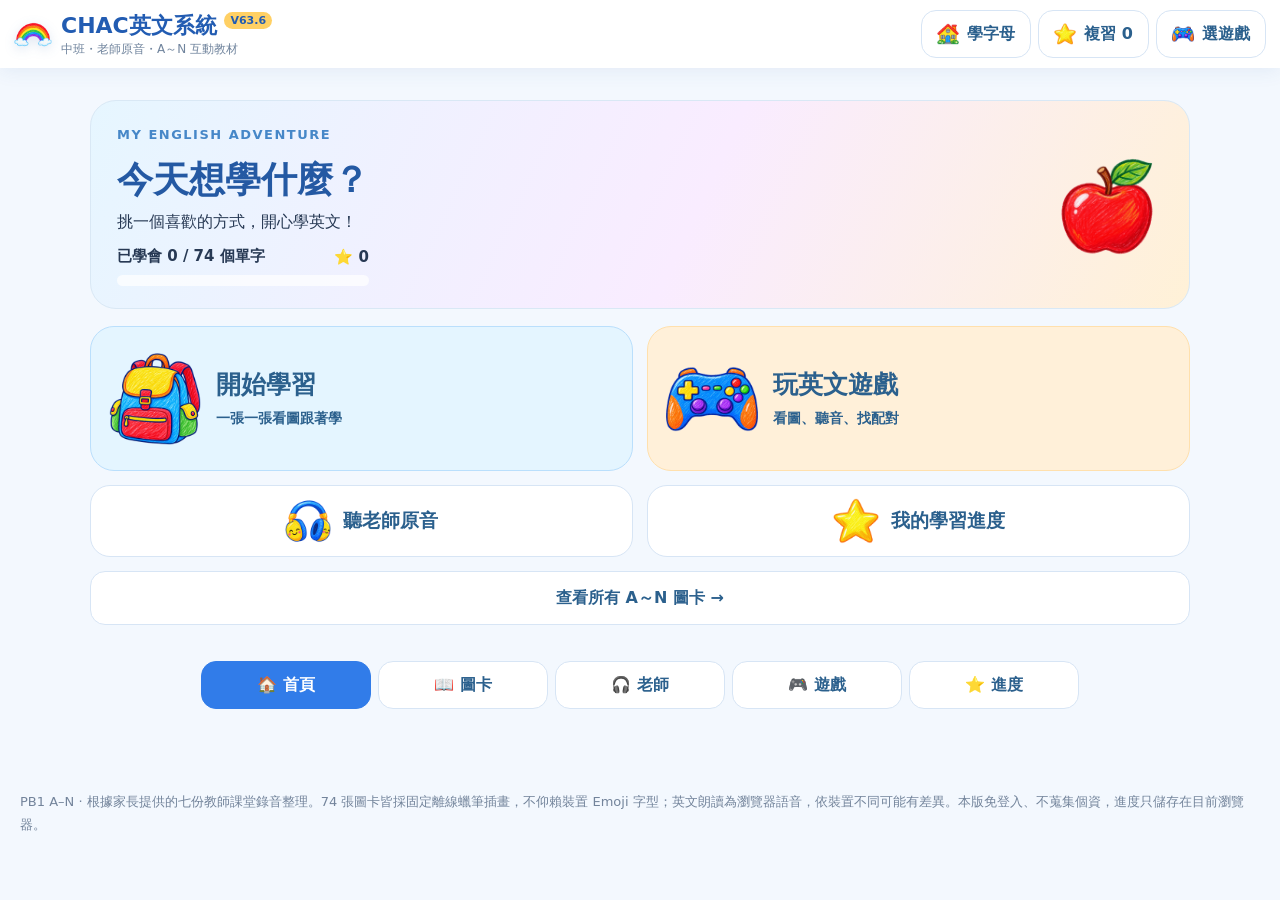
==== index.html @ 21d8c5e6 "Add files via upload" ====
<!DOCTYPE html>
<html lang="zh-Hant"><head><meta charset="utf-8"/><meta content="width=device-width,initial-scale=1,viewport-fit=cover" name="viewport"/><meta content="#3e85f1" name="theme-color"/><meta name="apple-mobile-web-app-capable" content="yes"/><meta name="apple-mobile-web-app-status-bar-style" content="default"/><meta name="apple-mobile-web-app-title" content="CHAC英文系統"/><meta name="application-name" content="CHAC英文系統"/><link rel="manifest" href="manifest.webmanifest"/><link rel="apple-touch-icon" sizes="180x180" href="assets/pwa/icon-180.png"/><link rel="icon" type="image/png" sizes="32x32" href="assets/pwa/icon-32.png"/><meta content="中班 PB1 A–N 老師原始錄音、單字圖片、雙語例句、字母發音與聽力小遊戲" name="description"/><title>CHAC英文系統｜A～N 英文學習</title><link href="style.css?v=636" rel="stylesheet"/></head><body data-v55-view="home">
<header><div class="brand"><img class="brand-logo" src="assets/ui/rainbow.png" alt="蠟筆彩虹標誌"/><div><strong>CHAC英文系統 <sup>V63.6</sup></strong><small>中班・老師原音・A～N 互動教材</small></div></div><div class="topactions"><button id="homeBtn"><img class="btnicon" src="assets/ui/house.png" alt="" aria-hidden="true"/><span>學字母</span></button><button id="reviewBtn"><img class="btnicon" src="assets/ui/star.png" alt="" aria-hidden="true"/><span>複習 <span id="savedCount">0</span></span></button><button id="quizBtn"><img class="btnicon" src="assets/ui/gamepad.png" alt="" aria-hidden="true"/><span>選遊戲</span></button></div></header>
<main><section class="hero"><div><p class="eyebrow">PB1 · MY ENGLISH CLASS</p><h1>聽老師說，再跟著說！</h1><p>跟著學校課程學字母、看圖認單字、練短句；一天練習 5～10 分鐘就好。</p><div class="stats"><span id="statWords"></span><span id="statDone"></span><span id="statStars"></span></div></div><div class="heroemoji heroicons"><img class="ui-sticker butterfly" src="assets/ui/butterfly.png" alt="蝴蝶蠟筆貼紙"/><img class="ui-sticker elephant" src="assets/ui/elephant.png" alt="大象蠟筆貼紙"/><img class="ui-sticker apple" src="assets/ui/apple.png" alt="蘋果蠟筆貼紙"/></div></section>
<section class="v55-dashboard" id="v55Dashboard" aria-label="開始英文學習">
 <div class="v55-welcome"><div><p class="eyebrow">MY ENGLISH ADVENTURE</p><h2>今天想學什麼？</h2><p>挑一個喜歡的方式，開心學英文！</p><div class="v55-meter"><span id="v55ProgressLabel">已學會 0 / 74 個單字</span><span>⭐ <b id="v55StarCount">0</b></span></div><div class="v55-meter-track"><div id="v55ProgressBar"></div></div></div><img src="assets/ui/apple.png" alt="蠟筆蘋果"/></div>
 <div class="v55-choices">
  <button type="button" class="v55-bigchoice v55-choice-learn" id="v55Start"><img src="assets/ui/backpack.png" alt=""/><span><strong>開始學習</strong><small>一張一張看圖跟著學</small></span></button>
  <button type="button" class="v55-bigchoice v55-choice-game" data-v55-target="games"><img src="assets/ui/gamepad.png" alt=""/><span><strong>玩英文遊戲</strong><small>看圖、聽音、找配對</small></span></button>
  <button type="button" class="v55-quick" data-v55-target="teacher"><img src="assets/ui/headphones.png" alt=""/>聽老師原音</button>
  <button type="button" class="v55-quick" data-v55-target="progress"><img src="assets/ui/star.png" alt=""/>我的學習進度</button>
 </div>
 <button type="button" class="v55-browse" data-v55-target="learn">查看所有 A～N 圖卡 →</button>
 </section>
 <nav class="v55-tabs" aria-label="主要學習功能"><button data-v55-target="home" type="button">🏠 首頁</button><button data-v55-target="learn" type="button">📖 圖卡</button><button data-v55-target="teacher" type="button">🎧 老師</button><button data-v55-target="games" type="button">🎮 遊戲</button><button data-v55-target="progress" type="button">⭐ 進度</button></nav>
<nav aria-label="選擇課程字母" class="letters" id="letters"></nav>
<section aria-labelledby="teacherTitle" class="teacher"><div class="teacher-head"><div><p class="eyebrow">LISTEN TO TEACHER</p><h2 id="teacherTitle"><img class="heading-icon" src="assets/ui/headphones.png" alt="" aria-hidden="true"/><span>老師原音教材</span></h2><p id="recordLabel">選擇一段課堂錄音</p></div><div class="teacher-icon"><img class="teacher-sticker" src="assets/ui/microphone.png" alt="蠟筆麥克風裝飾圖"/></div></div><div class="tracks" id="tracks"></div><audio controls="" id="teacherAudio" preload="metadata"></audio><p class="hint">老師原始錄音依 A–B、C–D、E、F–G、H–J、K–L、M–N 分段；專注模式提供單字候選片段。M–N 新增切點為依停頓推估的候選值，仍建議人工逐字試聽確認。下方 🔊 為裝置英文語音，與老師原音不同。</p><p class="hint" style="margin-top:12px"><strong>📝 M–N 錄音與短語尚待人工核對：</strong> <a href="mn-review.html" style="font-weight:700;text-decoration:underline">開啟原音核對與切點校正頁</a>（可匯出結果，不會覆蓋學習紀錄）</p></section>
<section class="v6-focus-launch" id="v6FocusLaunch"><div><p class="eyebrow">FOCUS MODE · 專注學習</p><h2><img class="heading-icon" src="assets/ui/backpack.png" alt="" aria-hidden="true"/><span>一次一張圖，跟著老師學</span></h2><p>先看圖，再聽單字、聽短句、跟著說；不需要一直往下滑。</p></div><button class="primary icon-button" id="v6Open"><img class="btnicon" src="assets/ui/backpack.png" alt="" aria-hidden="true"/><span>開始專注學習</span></button></section>



<section id="learnSection"><div class="sectionTitle"><div><p class="eyebrow">SEE · LISTEN · SAY</p><h2 id="sectionHeading">Aa · Apple</h2></div><div class="rightActions"><button class="icon-button" id="sayLetter"><img class="btnicon" src="assets/ui/speaker.png" alt="" aria-hidden="true"/><span>唸字母</span></button><button class="icon-button" id="phonicsBtn"><img class="btnicon" src="assets/ui/microphone.png" alt="" aria-hidden="true"/><span>看嘴型提示</span></button></div></div><div class="phonics" id="phonics"></div><div class="focus-panel"><div><strong><img class="inline-mini" src="assets/ui/microphone.png" alt="" aria-hidden="true"/> 我會跟著說</strong><p>先聽單字與短句，再跟著說；麥克風跟讀需要瀏覽器支援及授權。</p></div><button class="primary icon-button" id="startSpeak"><img class="btnicon" src="assets/ui/microphone.png" alt="" aria-hidden="true"/><span>開始跟讀</span></button></div><div class="toolbar"><span id="wordCountLabel"></span><div class="speeds"><label for="rateSelect">朗讀速度</label><select id="rateSelect"><option value="0.58">🐢 慢慢唸</option><option selected="" value="0.72">🙂 一般（適合幼兒）</option><option value="0.85">⚡ 稍快</option></select></div></div><div class="wordgrid" id="wordgrid"></div></section>
<section class="practice" id="gamesSection"><div><h2><img class="heading-icon" src="assets/ui/puzzle.png" alt="" aria-hidden="true"/><span>今天玩哪一關？</span></h2><p>有看字選圖、聽力、圖字配對、記憶翻牌、字母拼拼樂五種玩法。做對就拿星星！</p></div><div class="chac-game-scope" id="chacGameScope" aria-label="選擇遊戲練習字母">
<h3>① 今天想練哪些字母？</h3>
<div class="chac-scope-presets" role="group" aria-label="練習範圍"><button type="button" data-chac-preset="single" class="active">目前字母</button><button type="button" data-chac-preset="multi">自己選字母</button><button type="button" data-chac-preset="all">全部 A～N</button><button type="button" data-chac-preset="random">隨機挑戰</button></div>
<div class="chac-game-letters" id="chacGameLetters" role="group" aria-label="選擇練習的字母"></div>
<p id="chacScopeStatus" class="chac-scope-status" aria-live="polite"></p>
<h3>② 選擇遊戲</h3></div><div class="practice-buttons"><button class="primary icon-button" id="startPractice"><img class="btnicon" src="assets/ui/cards.png" alt="" aria-hidden="true"/><span>看字選圖</span></button><button class="primary secondary icon-button" id="startListening"><img class="btnicon" src="assets/ui/speaker.png" alt="" aria-hidden="true"/><span>聽音選圖</span></button><button class="primary icon-button" id="startMatch"><img class="btnicon" src="assets/ui/puzzle.png" alt="" aria-hidden="true"/><span>圖字配對</span></button><button class="primary secondary icon-button" id="startMemory"><img class="btnicon" src="assets/ui/cards.png" alt="" aria-hidden="true"/><span>記憶翻牌</span></button><button class="primary icon-button" id="startSpelling" type="button"><img class="btnicon" src="assets/ui/cards.png" alt="" aria-hidden="true"/><span>字母拼拼樂</span></button></div></section>
<section class="roadmap" id="progressSection"><h2><img class="heading-icon" src="assets/ui/star.png" alt="" aria-hidden="true"/><span>小小學習進度</span></h2><div id="progressGrid"></div><button class="quiet" id="resetProgress">清除學習紀錄</button></section>
<div class="overlay v6-overlay" hidden="" id="v6Overlay"><div aria-label="單字專注學習" aria-modal="true" class="v6-dialog" role="dialog"><div class="v6-head"><b id="v6Position">A · 1/6</b><button id="v6Close">✕ 離開</button></div><div class="v6-picture" id="v58PictureTap" role="button" tabindex="0" aria-label="點圖片聽英文單字"><img alt="單字圖片" id="v6Picture"/><span class="v58-picture-hint" aria-hidden="true">🔊 點圖片聽單字</span></div><h2 id="v6Word">Apple</h2><p class="v6-zh" id="v6Zh">蘋果</p><div class="v6-sentence"><strong id="v6Sentence"></strong><span id="v6Translation"></span></div><details class="v46-scene" id="v46Scene" hidden><summary>🖍️ 看老師例句／短語的情境圖</summary><div class="v46-scene-body"><img id="v46SceneImage" alt="老師英文短句情境插畫" loading="lazy"/><div><strong id="v46SceneTitle"></strong><p id="v46SceneTip"></p></div></div></details><div aria-live="polite" class="v6-feedback" id="v6Feedback" role="status"></div><div class="v6-controls" aria-label="專注學習操作"><button class="primary" id="v6SpeakWord"><img class="btnicon" src="assets/ui/speaker.png" alt="" aria-hidden="true"/><span class="button-label">🔊 聽單字</span></button><button id="v6SpeakSentence"><img class="btnicon" src="assets/ui/speaker.png" alt="" aria-hidden="true"/><span class="button-label">🗣️ 聽短句</span></button><button id="v6Teacher"><img class="btnicon" src="assets/ui/headphones.png" alt="" aria-hidden="true"/><span class="button-label">👩‍🏫 老師原音</span></button><button id="v6Mark"><img class="btnicon" src="assets/ui/star.png" alt="" aria-hidden="true"/><span class="button-label">⭐ 我學會了</span></button></div><div class="v57-audio-toolbar" aria-label="聲音重播及停止"><button type="button" id="v57Replay" aria-label="重播剛才的聲音">↻ 重播剛才的聲音</button><button type="button" id="v57Stop" aria-label="停止所有朗讀">■ 停止播放</button></div><div id="v57AudioState" class="v57-audio-state" role="status" aria-live="polite">選擇上方聲音後，可以再按重播。</div><details class="v6-clip-editor"><summary>🎚️ 校正老師原音邊界（候選片段）</summary><p>部分舊字母的前兩張卡共用錄音，依實際教材群組同步調整。K–L 與 M–N 的單字目前皆有獨立片段。目前有 74 份錄音片段；舊切點保持原狀，M–N 的新增切點是依停頓推估，精確邊界仍待人工試聽。可修改秒數後直接試聽開頭／結尾，人工確認後儲存；本機儲存的調整會改用原始錄音指定秒數播放。</p><div class="v6-clip-grid"><label>開始秒數<input id="v6ClipStart" type="number" min="0" step="0.1" inputmode="decimal"></label><label>結束秒數<input id="v6ClipEnd" type="number" min="0" step="0.1" inputmode="decimal"></label></div><div class="v6-clip-buttons"><button id="v52StartBoundary" type="button">聽開頭邊界</button><button id="v52EndBoundary" type="button">聽結尾邊界</button><button id="v6ClipPreview">▶ 預聽調整</button><button id="v6ClipSave">儲存時間</button><button id="v6ClipReset">恢復預設</button></div></details><div class="v6-navigation"><button id="v6Prev"><img class="btnicon" src="assets/ui/cards.png" alt="" aria-hidden="true"/><span class="button-label">← 上一個</span></button><button class="primary" id="v6Next"><img class="btnicon" src="assets/ui/cards.png" alt="" aria-hidden="true"/><span class="button-label">下一個 →</span></button></div></div></div>
<div class="overlay" hidden="" id="quizOverlay"><div aria-label="英文練習" aria-modal="true" class="quizpanel" role="dialog"><div class="quizhead"><b id="quizTitle"><img class="heading-icon" src="assets/ui/gamepad.png" alt="" aria-hidden="true"/><span>英文挑戰</span></b><button id="closeQuiz">✕ 關閉</button></div><div id="quizBody"></div></div></div>
</main><footer>PB1 A–N · 根據家長提供的七份教師課堂錄音整理。74 張圖卡皆採固定離線蠟筆插畫，不仰賴裝置 Emoji 字型；英文朗讀為瀏覽器語音，依裝置不同可能有差異。本版免登入、不蒐集個資，進度只儲存在目前瀏覽器。</footer><script src="data.js?v=636"></script><script src="lesson.js?v=636"></script><script src="assets/scenes/scenes.js?v=636"></script><script src="addons/manifest.js?v=636"></script><script src="app.js?v=636"></script><script src="v3.js?v=636"></script><script src="clipmap.js?v=636"></script>
<script src="teacher-segments.js?v=636"></script><script src="v6.js?v=636"></script><script src="v11.js?v=636"></script><script src="v16.js?v=636"></script><script src="v17.js?v=636"></script><script src="v20.js?v=636"></script><script src="v55-ui.js?v=636"></script><script src="game-scope.js?v=636"></script><script src="spell-game.js?v=636"></script><script src="pwa-register.js?v=636" defer></script></body></html>
---- style.css ----
*{box-sizing:border-box}html{scroll-behavior:smooth}body{margin:0;background:#f3f8fe;color:#273954;font-family:system-ui,-apple-system,"Noto Sans TC",sans-serif}body.modal-open{overflow:hidden}button,select{font:inherit;cursor:pointer;touch-action:manipulation}button{border:1px solid #d7e5f5;background:#fff;border-radius:15px;padding:12px 15px;font-weight:800;color:#2b608d}button:hover{background:#edf7ff}button:focus-visible,select:focus-visible{outline:3px solid #f6a443;outline-offset:3px}header{position:sticky;top:0;z-index:20;display:flex;align-items:center;justify-content:space-between;gap:12px;background:#fffffff2;box-shadow:0 3px 18px #32609f16;padding:10px max(14px,calc((100vw - 1280px)/2))}.brand{display:flex;gap:9px;align-items:center}.brand-logo{width:38px;height:auto;display:block;filter:drop-shadow(0 3px 6px rgba(37,93,170,.15))}.brand strong{font-size:22px;color:#225cb2}.brand small{display:block;font-size:12px;color:#70849d}.brand sup{font-size:11px;background:#ffd064;padding:2px 6px;border-radius:10px}.topactions{display:flex;gap:7px}.topactions button,.icon-button{display:inline-flex;align-items:center;justify-content:center;gap:8px}.btnicon{width:22px;height:22px;object-fit:contain;flex:0 0 auto}.heading-icon{width:28px;height:28px;object-fit:contain;vertical-align:middle;flex:0 0 auto}.inline-mini{width:24px;height:24px;object-fit:contain;vertical-align:middle}.teacher-head h2,.practice h2,.roadmap h2,.v6-focus-launch h2,#quizTitle{display:flex;align-items:center;gap:10px}main,footer{max-width:1280px;margin:auto}main{padding:20px 18px 45px}.hero{background:linear-gradient(115deg,#cfeefd,#ede9ff 58%,#ffe8cd);border-radius:28px;padding:30px 35px;display:flex;justify-content:space-between;align-items:center;gap:20px}.eyebrow{font-size:13px;letter-spacing:1.5px;font-weight:900;color:#4687c8;margin:0 0 6px}.hero h1{font-size:clamp(27px,3.8vw,42px);margin:0;color:#275baa}.hero p{line-height:1.6;max-width:650px}.heroemoji{white-space:nowrap}.heroicons{display:flex;align-items:flex-end;gap:14px;flex-wrap:nowrap}.ui-sticker{display:block;filter:drop-shadow(0 6px 10px rgba(53,92,144,.12))}.ui-sticker.butterfly{width:108px;transform:rotate(-6deg)}.ui-sticker.elephant{width:92px;transform:translateY(2px)}.ui-sticker.apple{width:96px;transform:rotate(4deg)}.stats{display:flex;flex-wrap:wrap;gap:8px}.stats span{background:#fffd;padding:8px 13px;border-radius:15px;font-weight:800;color:#426589}.letters{display:grid;grid-template-columns:repeat(7,minmax(0,1fr));gap:10px;margin:22px 0}.letter{font-size:33px;min-height:77px;display:flex;align-items:center;justify-content:center;gap:2px;border-radius:20px;color:#3975ba}.letter small{font-size:23px}.letter.active{background:#3e85f1;color:white;border-color:#3e85f1;box-shadow:0 5px 0 #b6d8ff}.teacher{border:1px solid #dfebf8;background:white;border-radius:24px;padding:20px;margin-bottom:27px}.teacher-head{display:flex;justify-content:space-between;align-items:center}.teacher-head h2{margin:0;font-size:24px}.teacher-head p:last-child{margin:7px 0 12px;color:#7385a0}.teacher-icon{display:flex;align-items:center;justify-content:center}.teacher-sticker{width:74px;display:block;filter:drop-shadow(0 5px 8px rgba(53,92,144,.1))}.tracks{display:flex;gap:8px;flex-wrap:wrap}.track{min-width:90px}.track.active{background:#2779df;color:white}.teacher audio{margin-top:15px;width:100%}.hint{font-size:13px;color:#657c96;line-height:1.6;margin-bottom:0}.sectionTitle{display:flex;align-items:center;justify-content:space-between;gap:10px}.sectionTitle h2{font-size:30px;margin:0 0 13px}.rightActions{display:flex;gap:8px;flex-wrap:wrap}.phonics{background:#e5f7ee;border:1px solid #b4e5cc;border-radius:20px;padding:16px 22px;display:flex;align-items:center;gap:22px;line-height:1.65}.phonics p{margin:4px 0}.sound-mark{font-size:42px;color:#21845b;font-weight:900;line-height:1;white-space:nowrap}.sound-mark small{display:block;font-size:17px}.pulse{animation:pulse .55s ease}@keyframes pulse{50%{transform:scale(1.016)}}.toolbar{display:flex;justify-content:space-between;align-items:center;margin:20px 0 12px;gap:12px;color:#5b7594;font-weight:750}.speeds{display:flex;align-items:center;gap:10px}.speeds select{padding:8px;border:1px solid #cfdfee;border-radius:12px;background:white;color:#2c507b}.wordgrid{display:grid;grid-template-columns:repeat(3,minmax(0,1fr));gap:19px}.wordcard{display:flex;flex-direction:column;background:#fff;border:1px solid #e1ebf7;border-radius:24px;overflow:hidden;box-shadow:0 6px 25px #24538d0b}.illustration{height:205px;position:relative;overflow:hidden;background:#eaf5ff}.illustration img{width:100%;height:100%;object-fit:cover;display:block}.letter-chip{position:absolute;top:10px;left:12px;background:#ffffffe8;border-radius:20px;padding:5px 11px;color:#537fa5;font-weight:900}.cardbody{padding:19px;display:flex;flex-direction:column;flex:1}.wordtitle{display:flex;justify-content:space-between;align-items:center}.wordtitle h3{font-size:30px;margin:0;color:#225daf}.round-sound{font-size:22px;width:52px;height:52px;padding:0;border-radius:50%;background:#e1f3ff}.zh{margin:0 0 15px;color:#637f9f;font-weight:850;font-size:19px}.sentenceblock{padding:14px;border-radius:15px;background:#f0f7ff;display:flex;flex-direction:column;align-items:flex-start;gap:6px}.sentenceblock span{font-size:13px;font-weight:900;color:#6089b9}.sentenceblock strong{font-size:20px;color:#294d7b;line-height:1.3}.sentenceblock p{margin:0;color:#53718c;font-size:15px}.sentenceblock button{background:#347df0;color:white;border-color:#347df0;margin-top:6px}.lesson-note{margin-top:11px;background:#fff8e7;border-radius:13px;padding:10px 12px;font-size:15px;line-height:1.7;color:#735a2c}.lesson-note summary{cursor:pointer;font-weight:800}.lesson-note p{margin:8px 0 2px}.cardactions{display:flex;flex-wrap:wrap;gap:7px;margin-top:auto;padding-top:16px}.cardactions button{flex:1 1 42%;padding:10px 7px;font-size:14px}.cardactions .saved{background:#fff0bc}.cardactions .marked{background:#d7f7e5;color:#257546}.practice,.roadmap{margin-top:29px;border-radius:24px;padding:24px;background:#eae6ff}.practice{display:flex;align-items:center;justify-content:space-between;gap:15px}.practice h2,.roadmap h2{margin:0 0 10px}.practice p{margin:0;line-height:1.5}.practice-buttons{display:flex;gap:8px;flex-wrap:wrap}.primary{background:#347bf1;border-color:#347bf1;color:white;padding:14px 18px}.secondary{background:#655bd4;border-color:#655bd4}.roadmap{background:#fff;border:1px solid #e4edf8}.roadmap>div{display:grid;grid-template-columns:repeat(7,minmax(0,1fr));gap:9px}.progress-letter{display:flex;flex-direction:column;align-items:center;gap:7px}.progress-letter b{font-size:21px}.progress-letter span{font-size:13px}.progress-letter i{display:block;height:7px;width:100%;background:#e0e9f3;border-radius:10px;overflow:hidden}.progress-letter em{display:block;height:100%;background:#44b581}.quiet{margin-top:16px;background:transparent;font-size:13px;color:#8292a7}.overlay{position:fixed;inset:0;z-index:100;display:grid;place-items:center;background:#23345bac;padding:14px}.overlay[hidden]{display:none}.quizpanel{background:white;border-radius:24px;padding:23px;width:min(680px,100%);max-height:94dvh;overflow:auto}.quizhead{display:flex;align-items:center;justify-content:space-between;gap:10px;font-size:20px}.quiz-counter{text-align:center;color:#7587a2;margin-top:18px;font-weight:800}.question{font-size:clamp(20px,4vw,28px);text-align:center;margin:10px 0 16px}.question em{font-style:normal;color:#2b78dc}.answergrid{display:grid;grid-template-columns:repeat(2,minmax(0,1fr));gap:11px}.answer{overflow:hidden;padding:8px 8px 12px;font-size:18px}.answer img{display:block;width:100%;height:125px;object-fit:cover;border-radius:12px;margin-bottom:7px}.answer.correct{background:#bef1d2}.answer.wrong{background:#ffd4d4}.listen-prompt{display:block;margin:0 auto 14px;font-size:19px;background:#e9efff}.feedback{text-align:center;font-size:17px;font-weight:800;min-height:42px;padding:10px}.next{width:100%}.completion{text-align:center;padding:34px}.completion>div{font-size:76px}.completion h2{font-size:30px}.empty{grid-column:1/-1;padding:35px;text-align:center;background:#fff;border-radius:20px}footer{padding:16px 20px 35px;font-size:13px;color:#73849b;line-height:1.8}@media(max-width:1000px){.wordgrid{grid-template-columns:repeat(2,minmax(0,1fr))}.ui-sticker.butterfly{width:88px}.ui-sticker.elephant{width:76px}.ui-sticker.apple{width:78px}.roadmap>div{grid-template-columns:repeat(4,1fr)}}@media(max-width:650px){header{padding:9px 11px;flex-wrap:wrap}.brand strong{font-size:17px}.brand small{font-size:11px}.brand-logo{width:30px}.topactions{display:grid;grid-template-columns:repeat(3,1fr);width:100%}.topactions button{padding:10px 3px;font-size:13px}main{padding:12px}.hero{padding:20px;min-height:0;flex-direction:column;align-items:flex-start}.hero h1{font-size:26px}.hero p{font-size:14px}.heroemoji{display:flex;align-self:center}.heroicons{gap:10px;margin-top:8px}.ui-sticker.butterfly{width:68px}.ui-sticker.elephant{width:58px}.ui-sticker.apple{width:60px}.letters{gap:4px;margin:15px 0}.letter{font-size:21px;min-height:55px;border-radius:11px;padding:5px 0}.letter small{font-size:15px}.teacher{padding:16px}.teacher-sticker{width:50px}.tracks{display:grid;grid-template-columns:repeat(4,1fr)}.track{min-width:0;padding:10px 4px}.sectionTitle{align-items:flex-start;flex-direction:column}.sectionTitle h2{font-size:25px}.phonics{padding:13px;gap:12px;font-size:14px}.sound-mark{font-size:29px}.toolbar{flex-wrap:wrap}.wordgrid{grid-template-columns:1fr}.illustration{height:220px}.wordtitle h3{font-size:30px}.practice{flex-direction:column;align-items:stretch}.practice-buttons{display:grid;grid-template-columns:1fr 1fr}.practice-buttons button{padding:13px 7px;font-size:14px}.roadmap>div{grid-template-columns:repeat(4,1fr)}.quizpanel{padding:16px}.answer img{height:110px}.answer{font-size:15px}.question{font-size:21px}}
/* V3 child-friendly interface */
.focus-panel strong{display:flex;align-items:center;gap:8px}.focus-panel{display:flex;align-items:center;justify-content:space-between;gap:15px;margin:13px 0;background:#fff5dc;border:1px solid #f0dca1;border-radius:19px;padding:16px 20px}.focus-panel p{margin:5px 0 0;line-height:1.6;color:#6b5835}.practice-buttons{display:grid;grid-template-columns:repeat(2,minmax(0,1fr))}.practice-buttons button{min-height:54px;font-size:16px}.wordcard .illustration img{object-fit:contain}.answer img{object-fit:contain}.game-progress{display:flex;justify-content:space-between;font-weight:800;color:#527ba3;padding:14px 2px}.game-grid{display:grid;grid-template-columns:repeat(3,minmax(0,1fr));gap:12px}.game-card{min-height:118px;display:flex;align-items:center;justify-content:center;flex-direction:column;gap:6px;font-size:25px;padding:9px;overflow:hidden}.game-card img{height:90px;width:100%;object-fit:contain}.game-card .small-word{font-size:19px}.game-card.selected{outline:4px solid #ffbf4b;background:#fff6dc}.game-card.matched{background:#d8f8e5;border-color:#6bc18d;color:#246b48}.game-card.covered{background:linear-gradient(140deg,#9bc6ff,#d2baff);color:#244e91;font-size:38px}.game-card:disabled{opacity:1}.speech-result{padding:13px;border-radius:15px;background:#edf5ff;margin:16px 0;min-height:50px;line-height:1.7}.game-actions{display:flex;justify-content:center;gap:10px;flex-wrap:wrap;margin:14px 0}.game-actions button{min-height:52px}.feedback-text{text-align:center;min-height:35px;font-size:18px;font-weight:800}.game-card{touch-action:manipulation}@media(max-width:650px){.focus-panel strong{display:flex;align-items:center;gap:8px}.focus-panel{align-items:stretch;flex-direction:column;padding:12px}.game-grid{gap:7px}.game-card{min-height:102px;font-size:19px;padding:5px}.game-card img{height:75px}.game-card .small-word{font-size:15px}.practice-buttons{grid-template-columns:repeat(2,minmax(0,1fr))}.practice-buttons button{font-size:14px;min-height:60px;padding:7px}.quizpanel{max-height:93dvh}.game-actions button{flex:1}}@media(prefers-reduced-motion:reduce){html{scroll-behavior:auto}*{animation-duration:.01ms!important;transition-duration:.01ms!important}}

/* V4 guided learning, bookmark and tablet accessibility */
.v4-session,.v4-bookmark{background:white;border:1px solid #d6e6fa;border-radius:24px;padding:22px;margin:20px 0;box-shadow:0 5px 20px #28528c0b}.v4-session{background:linear-gradient(110deg,#f0fff5,#eff6ff)}.v4-session h2,.v4-bookmark h2{font-size:clamp(22px,3vw,28px);margin:2px 0 9px}.v4-session p,.v4-bookmark p{line-height:1.65}.session-actions,.bookmark-controls{display:flex;gap:10px;align-items:center;flex-wrap:wrap}.session-actions button,.bookmark-controls button{min-height:48px}.session-meter{height:12px;border-radius:10px;background:#d7e7f6;overflow:hidden;max-width:500px;margin:15px 0}.session-meter span{display:block;height:100%;background:#3caa7e;width:0%;transition:width .2s}.session-content{font-size:18px;font-weight:700;line-height:1.8;margin-top:10px}.session-content img{width:108px;height:108px;object-fit:contain;vertical-align:middle;margin:6px 16px 6px 0}.session-content .session-word{display:flex;align-items:center;gap:8px;flex-wrap:wrap}.session-content .session-word strong{font-size:28px;color:#2261ba}.bookmark-controls label{display:flex;gap:8px;align-items:center;font-weight:800}.bookmark-controls select{border:1px solid #c1d8ef;border-radius:12px;padding:11px;min-width:145px;background:white}.clip-status{margin:13px 0;color:#476482;font-weight:750}.clip-list{display:flex;flex-wrap:wrap;gap:8px}.clip-list button{background:#ebf7ff}.clip-list button[data-remove]{background:#fff0ef;color:#a14545}.session-content button{min-height:50px}@media(max-width:700px){.v4-session,.v4-bookmark{padding:16px}.session-actions,.bookmark-controls{display:grid;grid-template-columns:1fr 1fr}.bookmark-controls label{grid-column:1/-1;justify-content:space-between}.bookmark-controls select{flex:1;min-width:0}.clip-list button{font-size:15px}.session-content .session-word strong{font-size:25px}.wordgrid .wordcard .cardactions button{min-height:48px}button{min-height:42px}}@media(max-width:370px){.session-actions,.bookmark-controls{grid-template-columns:1fr}}

/* V5 toddler-friendly layout */
.v5-quick{margin:22px 0;padding:24px;border:2px solid #badcf0;border-radius:25px;background:linear-gradient(130deg,#fff,#f0f9ff);box-shadow:0 10px 24px #3562970d}
.v5-quick h2{margin:5px 0;font-size:clamp(22px,3vw,28px)}.v5-quick p{line-height:1.7}.v5-actions{display:flex;flex-wrap:wrap;gap:9px;margin-top:13px;align-items:stretch}
.v5-actions button,.v5-actions select,.v5-upload{min-height:50px;font-size:16px;font-weight:750;border-radius:13px}.v5-actions select{flex:2 1 220px;padding:10px;background:white;border:2px solid #bcd9ea;max-width:100%}
.v5-actions button{flex:1 1 auto}.v5-upload{display:flex;align-items:center;justify-content:center;padding:12px 16px;border:1px solid #c6ddf0;background:#fff;color:#2b608d;cursor:pointer}.v5-upload input{position:absolute;width:1px;height:1px;opacity:0;pointer-events:none}
#v5notice{background:#e6f4fd;border-radius:14px;padding:12px 16px;min-height:49px;font-weight:700}.wordcard .cardactions .v5clip{background:#ecf7ff;border:2px solid #a9d6f4;color:#21558a}
.wordcard .illustration img{width:100%;height:100%;object-fit:contain}.wordcard .cardactions button{min-height:44px}
@media(max-width:670px){.v5-quick{padding:16px}.v5-actions button{flex:1 1 44%}.v5-actions select{flex-basis:100%}.wordcard .cardactions .v5clip{flex:1 1 100%}header .brand strong{font-size:clamp(15px,4vw,19px)}}

/* V6 focus mode */
.v6-focus-launch{display:flex;justify-content:space-between;align-items:center;gap:18px;padding:22px 24px;margin:16px 0;border-radius:23px;background:linear-gradient(110deg,#e8fbe9,#e9f3ff);border:1px solid #c8e7df}.v6-focus-launch h2{margin:0;font-size:26px}.v6-focus-launch p:last-child{margin-bottom:0}.v6-summary{cursor:pointer;font-size:19px;font-weight:900;list-style:none;min-height:48px;display:flex;align-items:center}.v6-summary::-webkit-details-marker{display:none}.v6-overlay{z-index:130}.v6-dialog{background:#fff;width:min(660px,100%);max-height:96dvh;overflow:auto;border-radius:25px;padding:18px 24px 23px;text-align:center}.v6-head{display:flex;justify-content:space-between;align-items:center;gap:14px}.v6-head b{font-size:21px;color:#3877ca}.v6-picture{height:clamp(170px,30vh,280px);margin:12px auto 2px;background:#eff8ff;border-radius:22px}.v6-picture img{width:100%;height:100%;object-fit:contain}.v6-dialog h2{font-size:clamp(31px,5vw,43px);margin:6px 0 0;color:#255cab}.v6-zh{font-size:22px;font-weight:900;margin:2px 0 10px}.v6-sentence{display:grid;background:#eaf8f0;border-radius:17px;padding:11px;gap:3px;font-size:18px}.v6-sentence span{font-size:16px;color:#53748e}.v6-feedback{min-height:40px;padding:10px;font-weight:700;color:#3b6d96}.v6-controls{display:grid;grid-template-columns:1fr 1fr;gap:10px}.v6-controls button{min-height:55px}.v6-navigation{display:flex;justify-content:space-between;gap:10px;margin-top:14px}.v6-navigation button{min-width:42%;min-height:50px}.v6-dialog button:disabled{opacity:.45;cursor:not-allowed}@media(max-width:650px){.v6-focus-launch{padding:16px;flex-direction:column;align-items:stretch}.v6-focus-launch h2{font-size:22px}.v6-dialog{padding:13px;max-height:96dvh}.v6-picture{height:clamp(150px,27vh,260px)}.v6-controls{gap:7px}.v6-controls button{padding:9px 5px;font-size:15px}}

/* V7 recording review */
.v7-editor{background:#eff8ff;border:1px solid #c6def8;border-radius:19px;padding:17px;margin:15px 0}.v7-playhead{display:flex;justify-content:space-between;gap:12px;align-items:center;flex-wrap:wrap}.v7-adjust{display:flex;gap:9px;flex-wrap:wrap;margin:10px 0}.v7-adjust button{flex:1;min-height:48px}.v7-boundary{display:grid;grid-template-columns:repeat(2,minmax(0,1fr));gap:14px;margin:15px 0}.v7-boundary label{font-size:17px;font-weight:800}.v7-boundary input{display:block;width:100%;padding:12px;border:2px solid #b5d5ef;border-radius:12px;font:inherit;margin-top:8px}.v7-help{font-size:14px;color:#536a85;line-height:1.5}#v7Coverage{font-weight:800;color:#27649a}@media(max-width:580px){.v7-editor{padding:12px}.v7-boundary{gap:8px}.v7-boundary input{font-size:16px}.v7-adjust button{font-size:14px}header{position:relative}.v6-dialog{max-height:calc(100dvh - 18px)}}

/* V8: recording alignment and accessible controls */
.v8-helper{display:flex;align-items:center;flex-wrap:wrap;gap:12px;background:#f1f8ff;border-radius:16px;padding:12px 15px;margin-top:15px;font-weight:800}.v8-helper select{background:white;border:2px solid #adcde8;border-radius:12px;padding:11px 14px;min-width:145px;max-width:100%;font-size:16px}.v8-nudges{display:grid;grid-template-columns:repeat(4,minmax(0,1fr));gap:8px;margin:12px 0}.v8-nudges button{font-size:15px;min-height:50px;padding:9px 5px}.v8-helper #v8Progress{color:#27649a}#v8Warning{font-weight:750;color:#986116;line-height:1.55}button:focus-visible,select:focus-visible,input:focus-visible,summary:focus-visible{outline:3px solid #1660be;outline-offset:3px}@media(max-width:650px){.v8-nudges{grid-template-columns:repeat(2,minmax(0,1fr))}.v8-helper{align-items:stretch}.v8-helper select{flex:1}.v8-helper #v8Progress{flex-basis:100%}.v7-boundary{grid-template-columns:1fr}.teacher audio{width:100%}}@media(orientation:landscape) and (max-height:510px){.v6-dialog{max-height:98dvh}.v6-picture{height:140px}.v6-controls button{min-height:42px}}

/* V9 parent audio overview */
.v9-audit{margin:26px auto;padding:22px;border:2px solid #d7e8fc;background:#f8fbff;border-radius:24px;max-width:1200px}.v9-audit-head{display:flex;justify-content:space-between;gap:20px;align-items:flex-start;flex-wrap:wrap}.v9-audit-head h2{margin:4px 0 8px}.v9-audit-actions{display:flex;flex-wrap:wrap;gap:8px;align-items:center}.v9-audit-actions select,.v9-audit-actions button,.v9-import{min-height:46px;border-radius:12px;padding:10px;border:1px solid #bfd4f2;background:white;font-size:15px;cursor:pointer}.v9-import input{display:none}.v9-table-wrap{max-height:330px;overflow:auto;background:white;border-radius:15px;border:1px solid #e0e7f2}.v9-table{width:100%;border-collapse:collapse;text-align:left;min-width:470px}.v9-table th{position:sticky;top:0;background:#e6f2ff;z-index:1}.v9-table th,.v9-table td{padding:11px 13px;border-bottom:1px solid #eaf0f9;font-size:15px}.v9-action{min-height:40px;padding:8px 15px;white-space:nowrap;background:#eaf2ff;color:#164382;border-radius:9px;font-weight:700}.v9-tip{font-size:13px;color:#556677}.v9-audit #v9Summary{font-size:17px;font-weight:700}@media(max-width:660px){.v9-audit{padding:13px;border-radius:17px}.v9-audit-actions>*{flex:1}.v9-table th,.v9-table td{padding:9px;font-size:14px}}

/* V10: accessible child-sized audio review controls */
.v10-review{margin:22px auto;padding:clamp(16px,3vw,30px);border-radius:26px;background:linear-gradient(125deg,#f1faff,#fff4e6);border:2px solid #d9ecfa;max-width:1200px}.v10-heading{display:flex;flex-wrap:wrap;gap:14px;justify-content:space-between;align-items:center}.v10-heading h2{margin:5px 0;font-size:clamp(23px,3vw,32px)}.v10-counter{font-weight:800;background:#fff;border-radius:999px;padding:10px 16px}.v10-body{display:grid;grid-template-columns:minmax(180px,290px) minmax(0,1fr);gap:26px;margin-top:20px;align-items:start}.v10-art{padding:12px;background:white;border-radius:20px}.v10-art img{width:100%;height:auto;aspect-ratio:1;object-fit:contain}.v10-info h3{font-size:clamp(30px,5vw,45px);margin:10px 0 2px}.v10-info>p{margin:6px 0 10px}.v10-row{display:flex;gap:9px;flex-wrap:wrap;align-items:center}.v10-row select{max-width:100%;font-size:16px;padding:10px;border-radius:12px}.v10-buttons{display:flex;gap:9px;flex-wrap:wrap;margin:18px 0 10px}.v10-buttons button{min-height:48px;font-size:16px;border-radius:13px;padding:10px 14px;touch-action:manipulation}.v10-info #v10Message{font-weight:600;line-height:1.6;min-height:2em}#v10Audio{display:none}@media(max-width:640px){.v10-body{grid-template-columns:1fr;gap:12px}.v10-art{max-width:250px;margin:auto;width:100%}.v10-row select{flex:1;min-width:120px}.v10-buttons{display:grid;grid-template-columns:repeat(2,minmax(0,1fr))}.v10-buttons button{padding:10px 6px;font-size:15px}}

/* V11 跨裝置易用性：可見焦點、觸控目標、窄螢幕排版 */
button,select,input{touch-action:manipulation}button:focus-visible,select:focus-visible,input:focus-visible,summary:focus-visible{outline:3px solid #267bd7;outline-offset:3px}
.v10-buttons button,.v6-controls button,.v6-navigation button{min-height:46px}
@media(max-width:640px){.v10-row{display:flex;flex-wrap:wrap;gap:8px}.v10-row label{width:100%}.v10-row select{flex:1 1 100%;min-width:0}.v10-buttons{display:grid;grid-template-columns:repeat(2,minmax(0,1fr));gap:8px}.v10-buttons button{min-width:0;white-space:normal}.v9-table-wrap{overflow-x:auto;-webkit-overflow-scrolling:touch}.v6-dialog{max-height:96dvh;overflow-y:auto}.v6-controls,.v6-navigation{gap:8px}}
@media(prefers-reduced-motion:reduce){*,*:before,*:after{scroll-behavior:auto!important;animation-duration:.01ms!important;transition-duration:.01ms!important}}


/* V13 game and image refinements */
.illustration{display:flex;align-items:center;justify-content:center;padding:14px;background:linear-gradient(180deg,#eef8ff 0%,#fdfefe 100%)}
.illustration img{width:100%;height:100%;object-fit:contain;filter:drop-shadow(0 10px 14px rgba(40,84,134,.12))}
.wordcard{box-shadow:0 12px 30px rgba(36,83,141,.08)}
.answer img,.game-card img{background:#fff;border-radius:16px;padding:10px;border:1px solid #dce9f7;box-shadow:0 6px 16px rgba(42,92,150,.08)}
.match-layout{display:grid;gap:18px;margin-top:8px}
.match-section{background:#f7fbff;border:1px solid #d7e8fb;border-radius:18px;padding:14px}
.match-section h3{margin:0 0 12px;color:#2d67a8;font-size:18px}
.match-grid.words{grid-template-columns:repeat(2,minmax(0,1fr))}
.match-grid.images{grid-template-columns:repeat(2,minmax(0,1fr))}
.match-word-card{min-height:96px;background:linear-gradient(180deg,#fffef9 0%,#fff6df 100%)}
.match-image-card{min-height:170px;justify-content:flex-start;background:linear-gradient(180deg,#ffffff 0%,#f1f8ff 100%)}
.match-tag{display:inline-block;font-size:12px;font-weight:900;color:#5d7a9b;background:#ffffffd8;border:1px solid #d6e6f5;border-radius:999px;padding:4px 10px;margin-bottom:4px}
.match-zh{font-size:15px;font-weight:800;color:#53718c}
.feedback-text{min-height:42px}
@media(max-width:650px){.match-section{padding:12px}.match-section h3{font-size:16px}.match-word-card{min-height:84px}.match-image-card{min-height:150px}.match-grid.words,.match-grid.images{grid-template-columns:1fr 1fr}}

/* V14 improved artwork clarity and child-sized image surfaces */
.illustration{height:245px;padding:7px;background:#f7fbff}.wordcard .illustration img{object-fit:contain;filter:none}.answer img,.game-card img{object-fit:contain;padding:3px;background:#fff}.match-image-card img{height:112px}.v6-picture img{object-fit:contain}.wordcard{border:2px solid #dbe9f7}.wordtitle h3{overflow-wrap:anywhere}@media(max-width:650px){.illustration{height:240px}.match-image-card img{height:105px}}

/* V16 preschool interface refinements */
html,body{max-width:100%;overflow-x:clip}
.match-image-card img{height:120px;max-width:100%;object-fit:contain}
.match-word-card .small-word{font-size:clamp(20px,3vw,26px);overflow-wrap:anywhere}
.match-section{min-width:0}
.answer img{object-fit:contain;height:140px}
.wordcard .illustration{height:clamp(210px,25vw,245px)}
@media(max-width:650px){.match-image-card img{height:108px}.match-word-card .small-word{font-size:19px}.answer img{height:125px}.quizpanel{width:100%;padding:13px}.game-grid{gap:8px}.game-card{min-width:0}.wordcard .illustration{height:235px}}

/* V17: compact phone and iPad usability, image error fallback */
.v17-image-fallback{display:flex;align-items:center;justify-content:center;min-height:110px;padding:12px;text-align:center;font-weight:800;color:#36577b;background:#fff6e6;border-radius:14px;line-height:1.6}
@media(max-width:600px){.quizpanel{max-height:calc(100dvh - 24px);overflow-y:auto}.answer{min-height:145px}.answer img{max-height:120px;object-fit:contain}.match-image-card{min-height:154px}.wordcard .illustration{min-height:210px}}
@media(hover:none){.game-card,.answer,.track,.letter{min-height:48px}}

/* V19: small-screen review and safe touch targets */
@media(max-width:650px){.quizpanel{width:100%;max-height:calc(100dvh - 22px);overflow-y:auto;-webkit-overflow-scrolling:touch}.quizhead{position:sticky;top:-16px;background:#fff;padding:8px 0;z-index:2}.game-card,.answer{min-height:95px}.feedback,.feedback-text{font-size:18px;line-height:1.5}}
@media(hover:none){.answer:hover,.game-card:hover{filter:none}}

/* V20 learning image controls and small-screen refinements */
.wordcard .illustration[role=button]{cursor:pointer;touch-action:manipulation;outline-offset:-4px}
.wordcard .illustration[role=button]:focus-visible{outline:4px solid #1c72d0;border-radius:10px}
.wordcard .illustration[role=button]:active{background:#dff0ff}
.v20-voice-notice{min-height:24px;color:#38638f;font-weight:800;margin:8px 0 12px}
@media(max-width:650px){.game-grid.match-grid{grid-template-columns:repeat(2,minmax(0,1fr))}.quizpanel{max-height:calc(100dvh - 24px);overscroll-behavior:contain}.wordcard .illustration{min-height:210px}}

.picture-note{font-size:14px;line-height:1.55;color:#765320;background:#fff5d9;border:1px solid #edd8a3;border-radius:12px;padding:10px 12px;margin:10px 0 0}
.answer img,.match-image-card img{background:white;object-fit:contain}

/* V26: picture safety and touch-friendly game layout */
.quizpanel{max-height:calc(100vh - 28px);max-height:calc(100dvh - 28px);-webkit-overflow-scrolling:touch;overscroll-behavior:contain}
.answergrid{grid-template-columns:repeat(2,minmax(0,1fr));gap:12px}
.answer{min-width:0;min-height:156px;display:flex;flex-direction:column;align-items:center;justify-content:center;gap:5px}
.answer img{width:100%;height:125px;object-fit:contain;object-position:center;background:#fff;display:block;border-radius:12px}
.match-image-card img,.game-card img{object-fit:contain;object-position:center;max-width:100%;background:#fff}
.game-grid{min-width:0}.match-grid.images{grid-template-columns:repeat(2,minmax(0,1fr))}
.game-card{min-width:0;touch-action:manipulation}.game-card img{height:104px}
.illustration img{object-fit:contain!important;object-position:center}
@media(max-width:650px){.quizpanel{padding:14px;max-height:calc(100vh - 16px);max-height:calc(100dvh - 16px)}.answer{min-height:145px;padding:8px}.answer img{height:112px}.game-grid{gap:9px}.game-card{padding:8px;min-height:112px}.game-card img{height:100px}.match-image-card{min-height:158px}.match-image-card img{height:112px}.match-grid.words{grid-template-columns:repeat(2,minmax(0,1fr))}}
@media(orientation:landscape) and (max-height:550px){.quizpanel{max-height:calc(100vh - 12px);max-height:calc(100dvh - 12px)}.answer img{height:94px}.game-card img{height:90px}}

/* V27: larger preschool game surfaces */
.quizpanel{width:min(980px,98vw);scrollbar-gutter:stable}
.quizpanel .question{font-size:clamp(23px,3.4vw,34px);line-height:1.4}
.answergrid{gap:15px}.answer{border-radius:18px;min-height:192px;padding:12px;font-size:19px;font-weight:800}
.answer img{height:157px!important;max-height:157px;object-fit:contain}
.game-grid{gap:14px}.game-card{border-radius:17px;min-height:132px;font-size:19px}
.game-card img{height:135px!important;object-fit:contain}.match-image-card{min-height:190px}.match-image-card img{height:140px!important}
.match-word-card{min-height:102px}.match-word-card .small-word{font-size:clamp(22px,3.2vw,31px)}
.feedback,.feedback-text{font-size:clamp(19px,2.4vw,25px);font-weight:800;line-height:1.5}
#nextQuestion,.game-actions button,#v3again,#v3close{min-height:54px;font-size:18px;padding:12px 18px}
#nextQuestion:disabled{opacity:1;background:#e9f7ed;color:#26683c;border-color:#a8deb6}
@media(max-width:650px){.quizpanel{width:100%;padding:12px}.answergrid{gap:9px}.answer{min-height:166px;padding:7px;font-size:17px}.answer img{height:126px!important}.game-grid{gap:9px}.game-card{min-height:116px;padding:8px}.game-card img{height:118px!important}.match-image-card{min-height:166px}.match-image-card img{height:120px!important}.match-word-card .small-word{font-size:21px}}
@media(orientation:landscape) and (max-height:560px){.answer img{height:110px!important}.game-card img{height:95px!important}}

/* V28 daily use refinements */
#gamesSection{scroll-margin-top:84px}
#gamesSection:focus-within{outline:2px solid #80b8f4;outline-offset:4px}
.practice-buttons button{min-height:62px;line-height:1.4}
.wordcard .illustration img,.v6-picture img{object-fit:contain}
@media(max-width:620px){.practice-buttons{display:grid;grid-template-columns:repeat(2,minmax(0,1fr));gap:10px}.practice-buttons button{font-size:16px;padding:12px 6px;min-width:0}.topactions{flex-wrap:wrap}}

/* V29 touch and focus stability */
.wordcard .illustration, .answer, .game-card, .letter { -webkit-tap-highlight-color: transparent; touch-action: manipulation; }
.game-card, .answer { -webkit-user-select:none; user-select:none; }
.answer:focus-visible, .game-card:focus-visible, .letter:focus-visible { outline:3px solid #126bd0;outline-offset:3px; }
@media(max-width:740px){ .answergrid {grid-template-columns:repeat(2,minmax(0,1fr));} .answer img, .game-card img{object-fit:contain;} }

/* V30: readable interaction and predictable image sizing */
.answer img,.game-card img{object-fit:contain;max-width:100%;} 
.answer:focus-visible,.game-card:focus-visible,.letter:focus-visible,.round-sound:focus-visible{outline:3px solid #f2a31c;outline-offset:3px;}
@media(max-width:650px){.answer{min-height:156px}.answer img{height:116px;object-fit:contain}.game-card{min-height:96px}.match-image-card img{max-height:145px}}

/* V31: accessible tap targets and consistent picture sizing */
.illustration[role="button"]{cursor:pointer;touch-action:manipulation;-webkit-tap-highlight-color:transparent;}
.illustration[role="button"]:focus-visible{outline:4px solid #267be5;outline-offset:3px;}
.wordcard img,.answer img,.game-card img{max-width:100%;object-fit:contain;}
button{touch-action:manipulation;}
@media(max-width:680px){.round-sound{min-width:48px;min-height:48px}.game-card,.answer{min-height:90px}}

/* V34 accessible failure hint when an image cannot be loaded */
.image-missing::after{content:'圖片暫時無法顯示';display:block;color:#815126;font-size:14px;font-weight:700;padding:12px;background:#fff3dc;border-radius:12px;}
@media(max-width:680px){.answergrid .answer{min-height:142px}.answergrid .answer img{object-fit:contain;max-width:100%;height:116px}.feedback,.feedback-text{font-size:18px;line-height:1.5}}

.v6-clip-editor{margin:12px 0;padding:12px;background:#f4faff;border:1px solid #cadeef;border-radius:14px;font-size:15px}.v6-clip-editor summary{font-weight:750;cursor:pointer}.v6-clip-editor p{margin:9px 0;color:#43607b}.v6-clip-grid{display:grid;grid-template-columns:repeat(2,minmax(0,1fr));gap:12px}.v6-clip-grid label{display:grid;gap:5px}.v6-clip-grid input{width:100%;min-width:0;padding:10px;border:1px solid #aac9e6;border-radius:10px;font:inherit}.v6-clip-buttons{display:flex;gap:8px;flex-wrap:wrap;margin-top:10px}.v6-clip-buttons button{min-height:44px;flex:1;min-width:112px;border:1px solid #a9c7e3;border-radius:10px;padding:8px}

@media(max-width:650px){.btnicon{width:18px;height:18px}.heading-icon{width:22px;height:22px}.teacher-sticker{width:56px}}

/* V40: cohesive crayon icon controls and accessible responsive focus view */
.v6-controls button,.v6-navigation button {display:inline-flex;align-items:center;justify-content:center;gap:9px;min-height:56px;line-height:1.35;white-space:normal}
.v6-controls .btnicon,.v6-navigation .btnicon{width:29px;height:29px;object-fit:contain;flex-shrink:0}
.v6-controls .button-label,.v6-navigation .button-label{display:inline-block;min-width:0}
.v6-controls{display:grid;grid-template-columns:repeat(2,minmax(0,1fr));gap:12px}
.v6-feedback{border-radius:14px;line-height:1.6;font-size:16px}
.v6-navigation{display:grid;grid-template-columns:repeat(2,minmax(0,1fr));gap:12px}
.v6-dialog{overflow-y:auto;-webkit-overflow-scrolling:touch;max-height:92vh;max-height:92dvh}
.v6-picture img{object-fit:contain;max-width:100%}
.roadmap{background:linear-gradient(140deg,#fffdf7,#eef7ff);border-color:#f0e2bc}
.roadmap h2 .heading-icon{width:38px;height:38px}
.progress-letter{min-height:92px;border-radius:15px;background:#fff;border:1px solid #dce7f4}
.progress-letter:focus-visible{outline:3px solid #f6a443;outline-offset:2px}
.stats span{display:inline-flex;align-items:center;min-height:38px}
@media(max-width:650px){
 .v6-dialog{width:100%;padding:13px;border-radius:18px;max-height:96vh;max-height:96dvh}
 .v6-controls{gap:9px}
 .v6-controls button,.v6-navigation button{min-height:62px;padding:9px 7px;font-size:15px}
 .v6-controls .btnicon,.v6-navigation .btnicon{width:25px;height:25px}
 .v6-feedback{font-size:15px}
 .roadmap>div{grid-template-columns:repeat(4,minmax(0,1fr))}
 .progress-letter{min-height:80px;padding:8px 4px}
}
@media(max-width:370px){.v6-controls button{font-size:13px;gap:5px}.v6-controls .btnicon{width:22px;height:22px}}

/* V44: separate classroom sentence scenes without changing the approved crayon cards */
.teacher-scene{margin-top:11px;background:#eff9ff;border:1px solid #c9e1f4;border-radius:14px;padding:10px 12px;color:#2b597b}.teacher-scene summary{cursor:pointer;font-weight:800;min-height:28px}.teacher-scene-body{display:flex;align-items:center;gap:12px;padding:10px 0 4px}.teacher-scene-body img{width:148px;max-width:48%;aspect-ratio:3/2;object-fit:contain;background:white;border-radius:12px;flex-shrink:0}.teacher-scene-body strong{color:#2766af;font-size:18px}.teacher-scene-body p{margin:6px 0;line-height:1.55}.teacher-scene-body small{color:#5e7894;line-height:1.4;display:block}@media(max-width:420px){.teacher-scene-body{flex-direction:column;align-items:stretch}.teacher-scene-body img{max-width:100%;width:100%;height:150px}}

/* V46: optional lesson-scene in focus mode */
.v46-scene{margin:12px 0;border:1px solid #beddf6;background:#f3faff;border-radius:17px;overflow:hidden}
.v46-scene[hidden]{display:none!important}
.v46-scene summary{padding:13px 16px;font-size:17px;font-weight:800;color:#265f93;cursor:pointer;list-style-position:inside}
.v46-scene-body{display:grid;grid-template-columns:minmax(0,42%) minmax(0,1fr);gap:14px;padding:0 14px 14px;align-items:center}
.v46-scene-body img{display:block;width:100%;max-height:180px;object-fit:contain;background:#fff;border-radius:12px;border:1px solid #e5eef7}
.v46-scene-body strong{color:#24518a;font-size:18px}.v46-scene-body p{font-size:15px;line-height:1.6;margin:7px 0;color:#4c6480}
@media(max-width:540px){.v46-scene-body{grid-template-columns:1fr}.v46-scene-body img{max-height:155px}.v46-scene summary{font-size:16px}}

/* V48: large, consistent game controls on phones and legacy iPads */
#quizTitle{display:flex;align-items:center;gap:8px;min-width:0}
#quizTitle span{min-width:0;overflow-wrap:anywhere}
.quizpanel .answer{min-height:162px;touch-action:manipulation}
.quizpanel .answer img{object-fit:contain;max-width:100%;height:130px}
.quizpanel .answergrid{align-items:stretch}
.quizpanel .next,.quizpanel #again,.quizpanel #quizReturn,.quizpanel #v3again,.quizpanel #v3close{min-height:52px;margin:7px 5px}
.quizpanel .completion{padding:24px 10px}
.quizpanel .completion button{min-width:42%}
.match-layout .match-image-card img,.game-grid .game-card img{object-fit:contain;max-width:100%}
@media(max-width:650px){
 .quizpanel{width:100%;padding:14px;max-height:90vh;max-height:90dvh}
 .quizpanel .answer{min-height:144px;padding:7px 5px;font-size:16px}
 .quizpanel .answer img{height:116px}
 .quizpanel .answergrid{gap:9px}
 .quizpanel .game-card{min-height:114px;overflow:hidden}
 .quizpanel .game-card img{height:86px}
 .quizpanel .completion button{width:100%;margin:7px 0;min-width:0}
 .quizhead{gap:6px}.quizhead button{flex-shrink:0}
}

/* V53 — compact learning cards: keep drawings and sentences legible */
.wordgrid{grid-template-columns:repeat(4,minmax(0,1fr));gap:14px;align-items:start}
.wordcard{align-self:start;border-radius:19px}
.illustration{height:156px;background:#f4f9fe}
.illustration img,.wordcard .illustration img{object-fit:contain}
.cardbody{padding:12px 13px 13px;gap:0}
.wordtitle h3{font-size:25px;overflow-wrap:anywhere}
.round-sound{width:43px;height:43px;font-size:19px;flex:none}
.zh{font-size:16px;margin:0 0 9px}
.sentenceblock{padding:10px 11px;gap:4px;border-radius:12px}
.sentenceblock strong{font-size:16px;line-height:1.38}
.sentenceblock p{font-size:13px;line-height:1.35}
.sentenceblock button{padding:9px 11px;margin-top:4px;font-size:13px}
.lesson-note{margin-top:8px;padding:8px 10px;font-size:13px}
.teacher-scene{margin-top:8px;padding:8px 10px}
.cardactions{margin-top:0;padding-top:9px;gap:6px}
.cardactions button{min-height:39px;padding:8px 5px;font-size:12px}
.letter-chip{top:7px;left:8px;font-size:12px;padding:4px 8px}
@media(max-width:1100px){.wordgrid{grid-template-columns:repeat(3,minmax(0,1fr))}}
@media(max-width:780px){.wordgrid{grid-template-columns:repeat(2,minmax(0,1fr));gap:12px}.illustration{height:164px}}
@media(max-width:520px){.wordgrid{grid-template-columns:1fr;gap:12px}.wordcard{display:grid;grid-template-columns:minmax(0,38%) minmax(0,1fr);align-items:start}.illustration{height:170px;align-self:start}.cardbody{padding:11px;min-width:0}.wordtitle h3{font-size:24px}.sentenceblock strong{font-size:16px}.cardactions button{font-size:12px}.teacher-scene-body{flex-direction:column}}
@media(max-width:375px){.wordcard{grid-template-columns:1fr}.illustration{height:175px}}

/* V54 responsive card refinements: comfortable images and 44px touch targets */
.wordgrid {align-items:start}
.wordcard {min-width:0; height:auto}
.wordcard .cardbody {min-width:0}
.wordcard .illustration {min-width:0; overflow:hidden}
.wordcard .illustration img {width:100%;height:100%;object-fit:contain}
.wordcard .cardactions button {min-height:44px}
.wordcard .round-sound {width:46px;height:46px;min-width:46px;min-height:46px}
@media (min-width:1101px) and (max-width:1280px) {
 .wordgrid{grid-template-columns:repeat(4,minmax(0,1fr));gap:12px}
}
@media (min-width:651px) and (max-width:900px){
 .wordgrid{grid-template-columns:repeat(2,minmax(0,1fr));gap:14px}
 .wordcard .illustration{height:188px}
 .wordcard .sentenceblock strong{font-size:17px}
 .wordcard .cardactions button{font-size:14px}
}
@media (max-width:650px){
 .wordgrid{grid-template-columns:1fr;gap:12px}
 .wordcard{display:grid;grid-template-columns:minmax(125px,38%) minmax(0,1fr);align-items:start}
 .wordcard .illustration{height:100%;min-height:212px;align-self:stretch}
 .wordcard .cardbody{padding:12px;min-width:0}
 .wordcard .sentenceblock{padding:10px;min-width:0}
 .wordcard .sentenceblock strong{font-size:16px}
 .wordcard .cardactions{display:grid;grid-template-columns:1fr 1fr;gap:7px}
 .wordcard .cardactions button{font-size:13px;padding:8px 4px;min-height:44px;min-width:0}
 .wordcard .cardactions button:last-child:nth-child(odd){grid-column:1/-1}
 .wordcard .round-sound{width:46px;height:46px}
 .wordcard .teacher-scene-body{flex-direction:column;align-items:stretch}
}
@media (max-width:420px){
 .wordcard{display:flex;flex-direction:column}
 .wordcard .illustration{height:205px;width:100%;min-height:0}
 .wordcard .cardbody{width:100%;padding:13px}
 .wordcard .wordtitle h3{font-size:26px}
 .wordcard .sentenceblock strong{font-size:17px}
 .wordcard .cardactions button{font-size:14px}
}
@media (orientation:landscape) and (max-height:520px) and (max-width:950px){
 .wordgrid{grid-template-columns:repeat(2,minmax(0,1fr));gap:10px}
 .wordcard{display:flex;flex-direction:column}
 .wordcard .illustration{height:145px;min-height:0;width:100%}
 .wordcard .cardbody{width:100%}
 .wordcard .cardactions{display:flex;flex-wrap:wrap}
 .wordcard .cardactions button{flex:1 1 40%}
}

/* V55: child-first flow and simplified navigation. */
.v55-dashboard{display:none;max-width:1100px;margin:12px auto 26px}
.v55-welcome{display:flex;align-items:center;justify-content:space-between;gap:16px;padding:22px 26px;border-radius:26px;background:linear-gradient(115deg,#e6f6ff,#f9ecff 55%,#fff1d7);border:1px solid #d9e8f5}
.v55-welcome h2{font-size:clamp(25px,3vw,36px);color:#2459a3;margin:0 0 7px}.v55-welcome p{margin:4px 0 14px}.v55-welcome>img{width:112px;height:112px;object-fit:contain}.v55-meter{display:flex;align-items:center;justify-content:space-between;gap:15px;font-weight:800;font-size:15px}.v55-meter-track{height:11px;background:#ffffffb8;border-radius:99px;overflow:hidden;margin-top:9px}.v55-meter-track>div{height:100%;width:0;background:#43b884;border-radius:99px;transition:width .3s}
.v55-choices{display:grid;grid-template-columns:repeat(2,minmax(0,1fr));gap:14px;margin-top:17px}.v55-bigchoice{display:flex;align-items:center;gap:15px;padding:18px;text-align:left;border-radius:24px;min-height:145px}.v55-bigchoice img{height:92px;width:92px;object-fit:contain;flex-shrink:0}.v55-bigchoice span{display:flex;flex-direction:column;gap:7px}.v55-bigchoice strong{font-size:25px}.v55-bigchoice small{font-size:14px;line-height:1.45}.v55-choice-learn{background:#e4f5ff;border-color:#badffc}.v55-choice-game{background:#fff0d9;border-color:#ffe0ad}.v55-quick{min-height:70px;display:flex;align-items:center;justify-content:center;gap:12px;font-size:19px;border-radius:20px}.v55-quick img{width:46px;height:46px;object-fit:contain}.v55-browse{display:block;width:100%;margin-top:14px;background:white;min-height:54px}.v55-tabs{position:sticky;top:61px;z-index:19;display:flex;justify-content:center;gap:7px;background:#f3f8fee8;backdrop-filter:blur(8px);padding:10px 2px;margin:0 0 10px}.v55-tabs button{flex:1;max-width:170px;min-height:48px;padding:9px 7px}.v55-tabs button.selected{background:#317ce9;color:#fff;border-color:#317ce9}
body[data-v55-view="home"] .v55-dashboard{display:block}
body[data-v55-view] .hero,body[data-v55-view] .letters,body[data-v55-view] .teacher,body[data-v55-view] #v6FocusLaunch,body[data-v55-view] #learnSection,body[data-v55-view] #gamesSection,body[data-v55-view] #progressSection{display:none}
body[data-v55-view="learn"] .letters,body[data-v55-view="learn"] #v6FocusLaunch,body[data-v55-view="learn"] #learnSection{display:revert}
body[data-v55-view="teacher"] .teacher{display:block}
body[data-v55-view="games"] #gamesSection{display:flex}
body[data-v55-view="progress"] #progressSection{display:block}
body[data-v55-view="learn"] .letters{display:grid}
@media(max-width:650px){.v55-tabs{top:100px;gap:3px}.v55-tabs button{font-size:12px;min-height:46px;padding:6px 1px}.v55-choices{gap:10px}.v55-bigchoice{min-height:145px;padding:12px;flex-direction:column;text-align:center;gap:6px}.v55-bigchoice img{width:75px;height:75px}.v55-bigchoice strong{font-size:20px}.v55-bigchoice small{font-size:12px}.v55-welcome{padding:17px}.v55-welcome>img{width:73px;height:73px}.v55-quick{font-size:14px;min-height:65px;padding:6px}.v55-quick img{width:32px;height:32px}}
@media(max-width:380px){.v55-tabs{top:102px}.v55-welcome>img{width:50px;height:50px}.v55-bigchoice strong{font-size:18px}}

/* V56: dynamic sticky offset and touch-friendly overlay on compact Safari screens */
.v55-tabs{top:var(--chac-header-height,65px)}
html{scroll-padding-top:calc(var(--chac-header-height,65px) + 65px)}
.v6-dialog,.quizpanel{-webkit-overflow-scrolling:touch;overscroll-behavior:contain}
.v6-overlay,.overlay{padding-bottom:max(12px,env(safe-area-inset-bottom))}
.v6-controls button,.v6-navigation button,.v55-tabs button{touch-action:manipulation}
@media(max-width:650px){.v55-tabs{top:var(--chac-header-height,100px)}.v55-tabs{position:sticky}.v6-dialog{max-height:calc(100dvh - 24px)} }
@media(max-width:380px){.v55-tabs{top:var(--chac-header-height,100px)}}
@media(orientation:landscape) and (max-height:560px){.v6-dialog{max-height:calc(100dvh - 16px)}.v55-tabs{padding:4px 2px}.v55-tabs button{min-height:40px}}

/* V57 Focus sound transport: thumb friendly, no layout shift. */
.v57-audio-toolbar{display:grid;grid-template-columns:1fr 1fr;gap:10px;margin:10px 0 4px}
.v57-audio-toolbar button{min-height:48px;background:#f0f7ff;border:1px solid #b9d6f6;font-size:16px;font-weight:800}
.v57-audio-toolbar button:disabled{opacity:.55;cursor:default}
.v57-audio-state{min-height:22px;font-size:13px;color:#536b86;text-align:center;padding:3px 6px}
@media(max-width:390px){.v57-audio-toolbar{gap:7px}.v57-audio-toolbar button{font-size:14px;padding:10px 4px}}

/* V58 picture-first audio, Safari compatible */
#v58PictureTap{position:relative;cursor:pointer;touch-action:manipulation;-webkit-tap-highlight-color:transparent;outline-offset:-4px;}
#v58PictureTap:focus-visible{outline:4px solid #347bf1;border-radius:18px;}
.v58-picture-hint{position:absolute;right:12px;bottom:10px;border-radius:18px;padding:7px 12px;background:rgba(255,255,255,.95);color:#245c9e;font-size:14px;font-weight:800;box-shadow:0 2px 8px #28518d24;pointer-events:none;}
#v58PictureTap.is-speaking{outline:3px solid #76b6ef;outline-offset:-3px;}
#v57AudioState{min-height:24px;}
@media(max-width:650px){.v58-picture-hint{font-size:13px;right:7px;bottom:7px;padding:6px 9px}}

/* V59: child-first focus listening feedback, no animation-heavy effect on older iPad */
#v58PictureTap{min-height:200px;transition:outline-color .15s ease}
#v58PictureTap.is-speaking{outline:4px solid #3381dc;outline-offset:-4px;background:#e9f4ff}
#v58PictureTap.is-speaking .v58-picture-hint{background:#246bc5;color:#fff;font-size:16px}
.v6-controls button.is-playing{background:#d7ebff!important;border:2px solid #337ce0!important;color:#144f92!important;box-shadow:inset 0 0 0 1px #fff}
.v57-audio-state{font-size:16px;font-weight:800;min-height:42px;background:#f0f8ff;border-radius:12px;padding:10px;color:#2b679b}
@media(max-width:650px){.v58-picture-hint{font-size:15px;padding:9px 12px}.v57-audio-state{font-size:15px}.v6-controls button{min-height:52px}}
@media(prefers-reduced-motion:reduce){#v58PictureTap{transition:none}}

/* V60 game scope selection; tablet/mobile friendly */
.chac-game-scope{width:100%;order:-1;background:#fffef8;border:2px solid #e2eaf6;border-radius:20px;padding:16px;margin-bottom:14px}.chac-game-scope h3{font-size:19px;margin:0 0 12px;color:#295b9a}.chac-scope-presets,.chac-game-letters{display:flex;flex-wrap:wrap;gap:8px;margin-bottom:13px}.chac-scope-presets button{flex:1 1 135px;min-height:48px;background:#fff;border:2px solid #cddcf0}.chac-scope-presets button.active,.chac-game-letters button.selected{color:white;background:#357ce8;border-color:#357ce8}.chac-game-letters button{min-width:75px;min-height:60px;flex:1 1 75px;font-size:22px}.chac-game-letters small{display:block;font-size:11px}.chac-scope-status{font-size:15px;font-weight:800;background:#eaf4ff;padding:12px;border-radius:12px;color:#245d99;margin:0 0 14px}.practice{flex-wrap:wrap}.practice-buttons{width:100%}@media(max-width:650px){.chac-game-scope{padding:12px}.chac-scope-presets button{flex-basis:calc(50% - 4px);font-size:14px}.chac-game-letters button{min-width:56px;flex-basis:calc(25% - 8px)}}

/* V61 spelling puzzle: touch-friendly, old iPad Safari compatible */
.spell-status{color:#5276a7;font-size:15px;font-weight:800;margin-top:12px}.spell-intro{text-align:center;font-size:19px;font-weight:800;margin:10px 0}.spell-picture{display:flex;flex-direction:column;align-items:center;justify-content:center;gap:7px;margin:0 auto;background:#f4faff;max-width:370px;width:100%;padding:10px;border-radius:18px}.spell-picture img{height:185px;max-width:100%;object-fit:contain}.spell-picture span{font-size:15px}.spell-hanzi{text-align:center;font-size:18px;color:#567598;font-weight:800;margin:9px}.spell-slots,.spell-tiles{display:flex;flex-wrap:wrap;justify-content:center;gap:7px;margin:14px 0}.spell-slot,.spell-tiles button{width:47px;height:54px;min-width:0;padding:3px;border-radius:10px;font-size:25px;font-weight:900;text-align:center}.spell-slot{border:2px dashed #a8c9ee;background:#f6faff;color:#2d69bb}.spell-slot.filled{border-style:solid;background:#dfefff}.spell-tiles button{background:#ffde7a;border:2px solid #e8ba4b;color:#714600}.spell-tiles button:disabled{visibility:hidden}.spell-feedback{text-align:center;min-height:42px;font-size:17px;font-weight:850}.spell-actions{display:flex;flex-wrap:wrap;gap:8px;justify-content:center}.spell-actions button{min-height:48px;flex:1 1 120px}.spell-actions button[hidden]{display:none}@media(max-width:650px){.spell-picture img{height:155px}.spell-slot,.spell-tiles button{width:39px;height:48px;font-size:22px}.spell-slots,.spell-tiles{gap:5px}.spell-intro{font-size:17px}}@media(max-width:370px){.spell-slot,.spell-tiles button{width:34px;height:44px;font-size:19px;gap:3px}}

/* CHAC V62.5: image-first crayon cards; reduce internal blank space without cropping. */
.wordcard .illustration {
 background:#f8f4e8; height:210px; min-height:0; padding:0;
 display:flex;align-items:center;justify-content:center;overflow:hidden;
}
.wordcard .illustration img {
 display:block;width:100%;height:100%;object-fit:contain!important;object-position:center center;
 image-rendering:auto;filter:none;
}
.wordcard .letter-chip {top:9px;left:10px;z-index:1;background:rgba(255,255,255,.93)}
.v6-picture, #v58PictureTap {
 width:100%;height:clamp(245px,34vh,345px);min-height:0;max-width:650px;
 margin:12px auto 8px;padding:8px;border-radius:20px;background:#f8f4e8;
 display:flex;align-items:center;justify-content:center;overflow:hidden;
}
.v6-picture img,#v6Picture {width:100%;height:100%;object-fit:contain!important;object-position:center;display:block}
@media (min-width:651px) and (max-width:900px){.wordcard .illustration{height:220px}}
@media (max-width:650px){
 .wordcard .illustration{height:220px;min-height:0;align-self:stretch}
 .v6-picture,#v58PictureTap{height:clamp(235px,33vh,315px);padding:5px}
}
@media (max-width:420px){.wordcard .illustration{height:225px;min-height:0;width:100%}}
@media (orientation:landscape) and (max-height:520px){
 .wordcard .illustration{height:168px;min-height:0}
 .v6-picture,#v58PictureTap{height:195px;min-height:0}
}

/* V62.7: artwork has at least 85px physical safety margin; never crop cards. */
.wordcard .illustration{height:238px!important;background:#f8f4e8!important;padding:12px!important;overflow:hidden;}
.wordcard .illustration img{width:100%!important;height:100%!important;object-fit:contain!important;object-position:center center!important;}
#v58PictureTap{overflow:hidden!important;padding:12px!important;background:#f8f4e8!important;}
#v6Picture{max-height:100%;max-width:100%;object-fit:contain!important;object-position:center center!important;}
.letter-loading{grid-column:1/-1;min-height:220px;display:flex;align-items:center;justify-content:center;text-align:center;background:#f8f4e8;color:#516f91;border:1px dashed #d6dfe9;border-radius:21px;font-size:18px;font-weight:800;padding:22px;}
.wordgrid.is-switching{min-height:220px;}
@media(max-width:650px){.wordcard .illustration{height:240px!important;padding:10px!important}}
@media(min-width:651px) and (max-width:900px){.wordcard .illustration{height:215px!important}}
@media(orientation:landscape) and (max-height:520px){.wordcard .illustration{height:190px!important}}

/* V62.8 QA fix: opaque sticky navigation and correct small-screen tab offset. */
header{background:#fff;}
.v55-tabs{background:#f3f8fe;backdrop-filter:none;-webkit-backdrop-filter:none;}
#learnSection,#wordgrid{scroll-margin-top:calc(var(--chac-header-height,65px) + 86px);}
.wordcard{scroll-margin-top:calc(var(--chac-header-height,65px) + 90px);}
@media(max-width:580px){
  /* Header is non-sticky on small devices: don't reserve its height for the sticky tabs. */
  .v55-tabs{top:0!important;}
  #learnSection,#wordgrid{scroll-margin-top:75px;}
  .wordcard{scroll-margin-top:75px;}
}
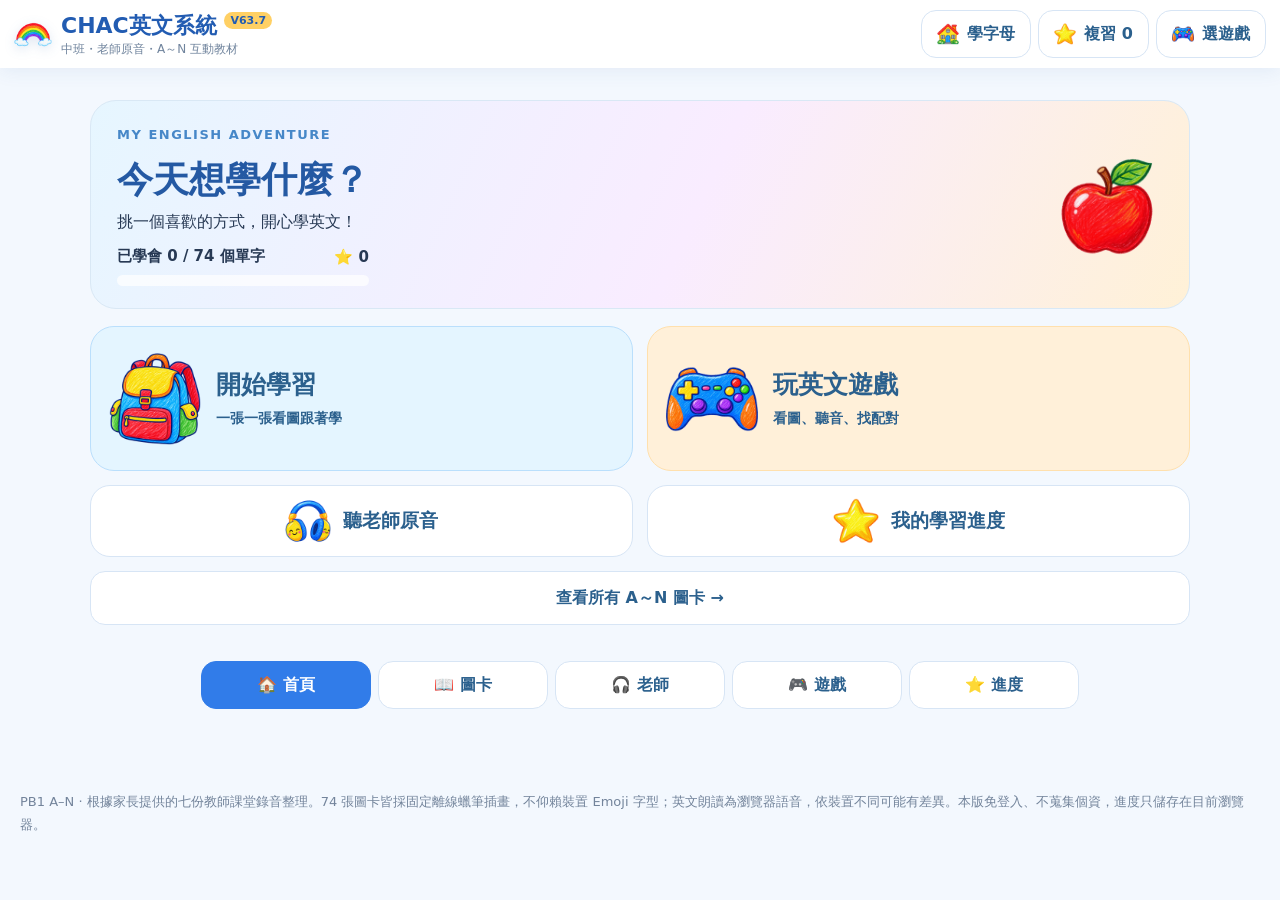
==== commit b7497c8f: "Add files via upload" ====
--- a/index.html
+++ b/index.html
@@ -1,6 +1,6 @@
 <!DOCTYPE html>
-<html lang="zh-Hant"><head><meta charset="utf-8"/><meta content="width=device-width,initial-scale=1,viewport-fit=cover" name="viewport"/><meta content="#3e85f1" name="theme-color"/><meta name="apple-mobile-web-app-capable" content="yes"/><meta name="apple-mobile-web-app-status-bar-style" content="default"/><meta name="apple-mobile-web-app-title" content="CHAC英文系統"/><meta name="application-name" content="CHAC英文系統"/><link rel="manifest" href="manifest.webmanifest"/><link rel="apple-touch-icon" sizes="180x180" href="assets/pwa/icon-180.png"/><link rel="icon" type="image/png" sizes="32x32" href="assets/pwa/icon-32.png"/><meta content="中班 PB1 A–N 老師原始錄音、單字圖片、雙語例句、字母發音與聽力小遊戲" name="description"/><title>CHAC英文系統｜A～N 英文學習</title><link href="style.css?v=636" rel="stylesheet"/></head><body data-v55-view="home">
-<header><div class="brand"><img class="brand-logo" src="assets/ui/rainbow.png" alt="蠟筆彩虹標誌"/><div><strong>CHAC英文系統 <sup>V63.6</sup></strong><small>中班・老師原音・A～N 互動教材</small></div></div><div class="topactions"><button id="homeBtn"><img class="btnicon" src="assets/ui/house.png" alt="" aria-hidden="true"/><span>學字母</span></button><button id="reviewBtn"><img class="btnicon" src="assets/ui/star.png" alt="" aria-hidden="true"/><span>複習 <span id="savedCount">0</span></span></button><button id="quizBtn"><img class="btnicon" src="assets/ui/gamepad.png" alt="" aria-hidden="true"/><span>選遊戲</span></button></div></header>
+<html lang="zh-Hant"><head><meta charset="utf-8"/><meta content="width=device-width,initial-scale=1,viewport-fit=cover" name="viewport"/><meta content="#3e85f1" name="theme-color"/><meta name="apple-mobile-web-app-capable" content="yes"/><meta name="apple-mobile-web-app-status-bar-style" content="default"/><meta name="apple-mobile-web-app-title" content="CHAC英文系統"/><meta name="application-name" content="CHAC英文系統"/><link rel="manifest" href="manifest.webmanifest"/><link rel="apple-touch-icon" sizes="180x180" href="assets/pwa/icon-180.png"/><link rel="icon" type="image/png" sizes="32x32" href="assets/pwa/icon-32.png"/><meta content="中班 PB1 A–N 老師原始錄音、單字圖片、雙語例句、字母發音與聽力小遊戲" name="description"/><title>CHAC英文系統｜A～N 英文學習</title><link href="style.css?v=637" rel="stylesheet"/></head><body data-v55-view="home">
+<header><div class="brand"><img class="brand-logo" src="assets/ui/rainbow.png" alt="蠟筆彩虹標誌"/><div><strong>CHAC英文系統 <sup>V63.7</sup></strong><small>中班・老師原音・A～N 互動教材</small></div></div><div class="topactions"><button id="homeBtn"><img class="btnicon" src="assets/ui/house.png" alt="" aria-hidden="true"/><span>學字母</span></button><button id="reviewBtn"><img class="btnicon" src="assets/ui/star.png" alt="" aria-hidden="true"/><span>複習 <span id="savedCount">0</span></span></button><button id="quizBtn"><img class="btnicon" src="assets/ui/gamepad.png" alt="" aria-hidden="true"/><span>選遊戲</span></button></div></header>
 <main><section class="hero"><div><p class="eyebrow">PB1 · MY ENGLISH CLASS</p><h1>聽老師說，再跟著說！</h1><p>跟著學校課程學字母、看圖認單字、練短句；一天練習 5～10 分鐘就好。</p><div class="stats"><span id="statWords"></span><span id="statDone"></span><span id="statStars"></span></div></div><div class="heroemoji heroicons"><img class="ui-sticker butterfly" src="assets/ui/butterfly.png" alt="蝴蝶蠟筆貼紙"/><img class="ui-sticker elephant" src="assets/ui/elephant.png" alt="大象蠟筆貼紙"/><img class="ui-sticker apple" src="assets/ui/apple.png" alt="蘋果蠟筆貼紙"/></div></section>
 <section class="v55-dashboard" id="v55Dashboard" aria-label="開始英文學習">
  <div class="v55-welcome"><div><p class="eyebrow">MY ENGLISH ADVENTURE</p><h2>今天想學什麼？</h2><p>挑一個喜歡的方式，開心學英文！</p><div class="v55-meter"><span id="v55ProgressLabel">已學會 0 / 74 個單字</span><span>⭐ <b id="v55StarCount">0</b></span></div><div class="v55-meter-track"><div id="v55ProgressBar"></div></div></div><img src="assets/ui/apple.png" alt="蠟筆蘋果"/></div>
@@ -14,7 +14,7 @@
  </section>
  <nav class="v55-tabs" aria-label="主要學習功能"><button data-v55-target="home" type="button">🏠 首頁</button><button data-v55-target="learn" type="button">📖 圖卡</button><button data-v55-target="teacher" type="button">🎧 老師</button><button data-v55-target="games" type="button">🎮 遊戲</button><button data-v55-target="progress" type="button">⭐ 進度</button></nav>
 <nav aria-label="選擇課程字母" class="letters" id="letters"></nav>
-<section aria-labelledby="teacherTitle" class="teacher"><div class="teacher-head"><div><p class="eyebrow">LISTEN TO TEACHER</p><h2 id="teacherTitle"><img class="heading-icon" src="assets/ui/headphones.png" alt="" aria-hidden="true"/><span>老師原音教材</span></h2><p id="recordLabel">選擇一段課堂錄音</p></div><div class="teacher-icon"><img class="teacher-sticker" src="assets/ui/microphone.png" alt="蠟筆麥克風裝飾圖"/></div></div><div class="tracks" id="tracks"></div><audio controls="" id="teacherAudio" preload="metadata"></audio><p class="hint">老師原始錄音依 A–B、C–D、E、F–G、H–J、K–L、M–N 分段；專注模式提供單字候選片段。M–N 新增切點為依停頓推估的候選值，仍建議人工逐字試聽確認。下方 🔊 為裝置英文語音，與老師原音不同。</p><p class="hint" style="margin-top:12px"><strong>📝 M–N 錄音與短語尚待人工核對：</strong> <a href="mn-review.html" style="font-weight:700;text-decoration:underline">開啟原音核對與切點校正頁</a>（可匯出結果，不會覆蓋學習紀錄）</p></section>
+<section aria-labelledby="teacherTitle" class="teacher"><div class="teacher-head"><div><p class="eyebrow">LISTEN TO TEACHER</p><h2 id="teacherTitle"><img class="heading-icon" src="assets/ui/headphones.png" alt="" aria-hidden="true"/><span>老師原音教材</span></h2><p id="recordLabel">選擇一段課堂錄音</p></div><div class="teacher-icon"><img class="teacher-sticker" src="assets/ui/microphone.png" alt="蠟筆麥克風裝飾圖"/></div></div><div class="tracks" id="tracks"></div><audio controls="" id="teacherAudio" preload="metadata"></audio><p class="hint">老師原始錄音依 A–B、C–D、E、F–G、H–J、K–L、M–N 分段；專注模式提供單字候選片段。M–N 新增切點為依停頓推估的候選值，仍建議人工逐字試聽確認。下方 🔊 為裝置英文語音，與老師原音不同。</p><p class="hint" style="margin-top:12px"><strong>📝 M–N 錄音與短語尚待人工核對：</strong> <a href="mn-review.html?v=637" style="font-weight:700;text-decoration:underline">開啟原音核對與切點校正頁</a>（可匯出結果，不會覆蓋學習紀錄）</p></section>
 <section class="v6-focus-launch" id="v6FocusLaunch"><div><p class="eyebrow">FOCUS MODE · 專注學習</p><h2><img class="heading-icon" src="assets/ui/backpack.png" alt="" aria-hidden="true"/><span>一次一張圖，跟著老師學</span></h2><p>先看圖，再聽單字、聽短句、跟著說；不需要一直往下滑。</p></div><button class="primary icon-button" id="v6Open"><img class="btnicon" src="assets/ui/backpack.png" alt="" aria-hidden="true"/><span>開始專注學習</span></button></section>
 
 
@@ -29,5 +29,5 @@
 <section class="roadmap" id="progressSection"><h2><img class="heading-icon" src="assets/ui/star.png" alt="" aria-hidden="true"/><span>小小學習進度</span></h2><div id="progressGrid"></div><button class="quiet" id="resetProgress">清除學習紀錄</button></section>
 <div class="overlay v6-overlay" hidden="" id="v6Overlay"><div aria-label="單字專注學習" aria-modal="true" class="v6-dialog" role="dialog"><div class="v6-head"><b id="v6Position">A · 1/6</b><button id="v6Close">✕ 離開</button></div><div class="v6-picture" id="v58PictureTap" role="button" tabindex="0" aria-label="點圖片聽英文單字"><img alt="單字圖片" id="v6Picture"/><span class="v58-picture-hint" aria-hidden="true">🔊 點圖片聽單字</span></div><h2 id="v6Word">Apple</h2><p class="v6-zh" id="v6Zh">蘋果</p><div class="v6-sentence"><strong id="v6Sentence"></strong><span id="v6Translation"></span></div><details class="v46-scene" id="v46Scene" hidden><summary>🖍️ 看老師例句／短語的情境圖</summary><div class="v46-scene-body"><img id="v46SceneImage" alt="老師英文短句情境插畫" loading="lazy"/><div><strong id="v46SceneTitle"></strong><p id="v46SceneTip"></p></div></div></details><div aria-live="polite" class="v6-feedback" id="v6Feedback" role="status"></div><div class="v6-controls" aria-label="專注學習操作"><button class="primary" id="v6SpeakWord"><img class="btnicon" src="assets/ui/speaker.png" alt="" aria-hidden="true"/><span class="button-label">🔊 聽單字</span></button><button id="v6SpeakSentence"><img class="btnicon" src="assets/ui/speaker.png" alt="" aria-hidden="true"/><span class="button-label">🗣️ 聽短句</span></button><button id="v6Teacher"><img class="btnicon" src="assets/ui/headphones.png" alt="" aria-hidden="true"/><span class="button-label">👩‍🏫 老師原音</span></button><button id="v6Mark"><img class="btnicon" src="assets/ui/star.png" alt="" aria-hidden="true"/><span class="button-label">⭐ 我學會了</span></button></div><div class="v57-audio-toolbar" aria-label="聲音重播及停止"><button type="button" id="v57Replay" aria-label="重播剛才的聲音">↻ 重播剛才的聲音</button><button type="button" id="v57Stop" aria-label="停止所有朗讀">■ 停止播放</button></div><div id="v57AudioState" class="v57-audio-state" role="status" aria-live="polite">選擇上方聲音後，可以再按重播。</div><details class="v6-clip-editor"><summary>🎚️ 校正老師原音邊界（候選片段）</summary><p>部分舊字母的前兩張卡共用錄音，依實際教材群組同步調整。K–L 與 M–N 的單字目前皆有獨立片段。目前有 74 份錄音片段；舊切點保持原狀，M–N 的新增切點是依停頓推估，精確邊界仍待人工試聽。可修改秒數後直接試聽開頭／結尾，人工確認後儲存；本機儲存的調整會改用原始錄音指定秒數播放。</p><div class="v6-clip-grid"><label>開始秒數<input id="v6ClipStart" type="number" min="0" step="0.1" inputmode="decimal"></label><label>結束秒數<input id="v6ClipEnd" type="number" min="0" step="0.1" inputmode="decimal"></label></div><div class="v6-clip-buttons"><button id="v52StartBoundary" type="button">聽開頭邊界</button><button id="v52EndBoundary" type="button">聽結尾邊界</button><button id="v6ClipPreview">▶ 預聽調整</button><button id="v6ClipSave">儲存時間</button><button id="v6ClipReset">恢復預設</button></div></details><div class="v6-navigation"><button id="v6Prev"><img class="btnicon" src="assets/ui/cards.png" alt="" aria-hidden="true"/><span class="button-label">← 上一個</span></button><button class="primary" id="v6Next"><img class="btnicon" src="assets/ui/cards.png" alt="" aria-hidden="true"/><span class="button-label">下一個 →</span></button></div></div></div>
 <div class="overlay" hidden="" id="quizOverlay"><div aria-label="英文練習" aria-modal="true" class="quizpanel" role="dialog"><div class="quizhead"><b id="quizTitle"><img class="heading-icon" src="assets/ui/gamepad.png" alt="" aria-hidden="true"/><span>英文挑戰</span></b><button id="closeQuiz">✕ 關閉</button></div><div id="quizBody"></div></div></div>
-</main><footer>PB1 A–N · 根據家長提供的七份教師課堂錄音整理。74 張圖卡皆採固定離線蠟筆插畫，不仰賴裝置 Emoji 字型；英文朗讀為瀏覽器語音，依裝置不同可能有差異。本版免登入、不蒐集個資，進度只儲存在目前瀏覽器。</footer><script src="data.js?v=636"></script><script src="lesson.js?v=636"></script><script src="assets/scenes/scenes.js?v=636"></script><script src="addons/manifest.js?v=636"></script><script src="app.js?v=636"></script><script src="v3.js?v=636"></script><script src="clipmap.js?v=636"></script>
-<script src="teacher-segments.js?v=636"></script><script src="v6.js?v=636"></script><script src="v11.js?v=636"></script><script src="v16.js?v=636"></script><script src="v17.js?v=636"></script><script src="v20.js?v=636"></script><script src="v55-ui.js?v=636"></script><script src="game-scope.js?v=636"></script><script src="spell-game.js?v=636"></script><script src="pwa-register.js?v=636" defer></script></body></html>+</main><footer>PB1 A–N · 根據家長提供的七份教師課堂錄音整理。74 張圖卡皆採固定離線蠟筆插畫，不仰賴裝置 Emoji 字型；英文朗讀為瀏覽器語音，依裝置不同可能有差異。本版免登入、不蒐集個資，進度只儲存在目前瀏覽器。</footer><script src="data.js?v=637"></script><script src="lesson.js?v=637"></script><script src="assets/scenes/scenes.js?v=637"></script><script src="addons/manifest.js?v=637"></script><script src="app.js?v=637"></script><script src="v3.js?v=637"></script><script src="clipmap.js?v=637"></script>
+<script src="teacher-segments.js?v=637"></script><script src="v6.js?v=637"></script><script src="v11.js?v=637"></script><script src="v16.js?v=637"></script><script src="v17.js?v=637"></script><script src="v20.js?v=637"></script><script src="v55-ui.js?v=637"></script><script src="game-scope.js?v=637"></script><script src="spell-game.js?v=637"></script><script src="pwa-register.js?v=637" defer></script></body></html>
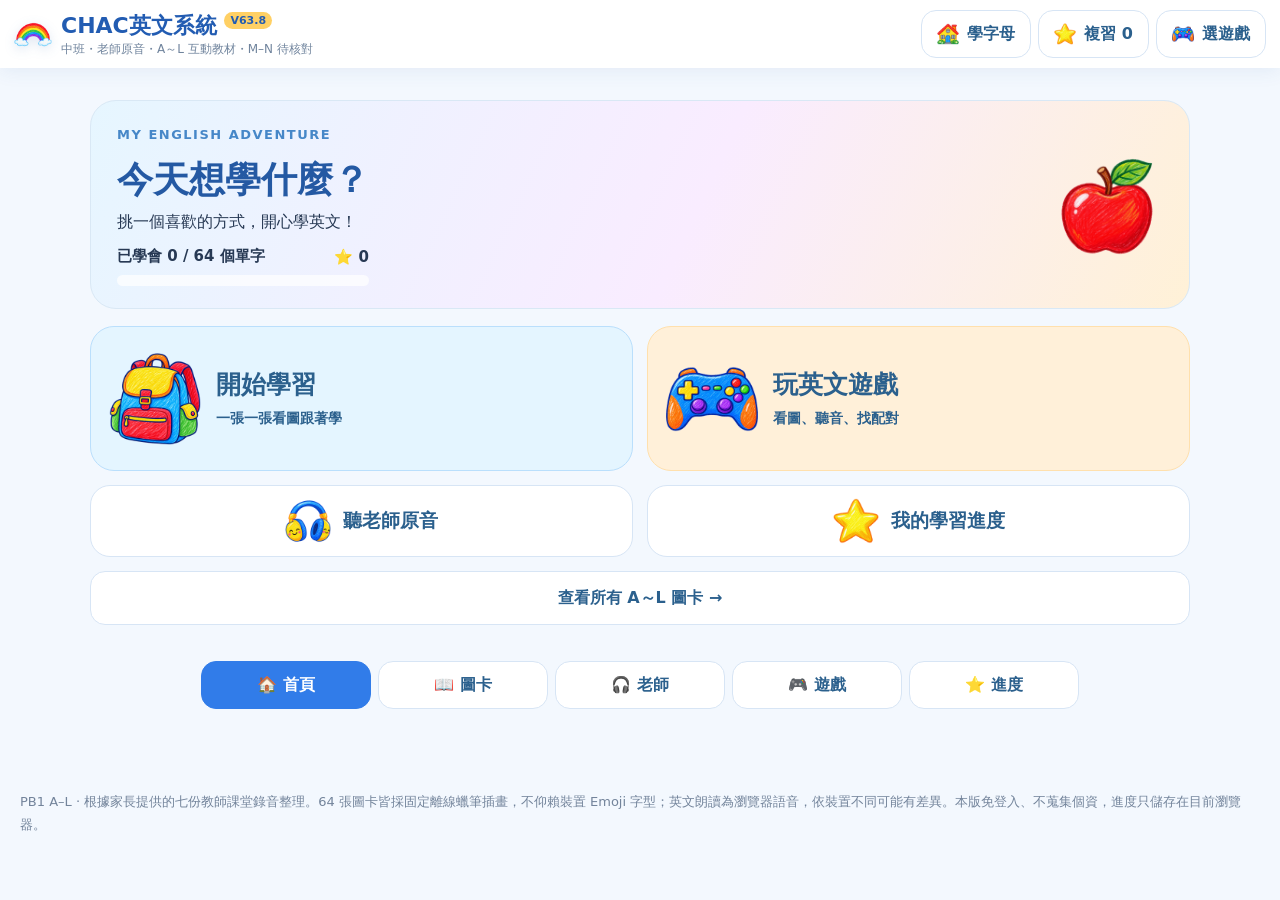
==== commit 0cbbeb72: "Add files via upload" ====
--- a/index.html
+++ b/index.html
@@ -1,20 +1,20 @@
 <!DOCTYPE html>
-<html lang="zh-Hant"><head><meta charset="utf-8"/><meta content="width=device-width,initial-scale=1,viewport-fit=cover" name="viewport"/><meta content="#3e85f1" name="theme-color"/><meta name="apple-mobile-web-app-capable" content="yes"/><meta name="apple-mobile-web-app-status-bar-style" content="default"/><meta name="apple-mobile-web-app-title" content="CHAC英文系統"/><meta name="application-name" content="CHAC英文系統"/><link rel="manifest" href="manifest.webmanifest"/><link rel="apple-touch-icon" sizes="180x180" href="assets/pwa/icon-180.png"/><link rel="icon" type="image/png" sizes="32x32" href="assets/pwa/icon-32.png"/><meta content="中班 PB1 A–N 老師原始錄音、單字圖片、雙語例句、字母發音與聽力小遊戲" name="description"/><title>CHAC英文系統｜A～N 英文學習</title><link href="style.css?v=637" rel="stylesheet"/></head><body data-v55-view="home">
-<header><div class="brand"><img class="brand-logo" src="assets/ui/rainbow.png" alt="蠟筆彩虹標誌"/><div><strong>CHAC英文系統 <sup>V63.7</sup></strong><small>中班・老師原音・A～N 互動教材</small></div></div><div class="topactions"><button id="homeBtn"><img class="btnicon" src="assets/ui/house.png" alt="" aria-hidden="true"/><span>學字母</span></button><button id="reviewBtn"><img class="btnicon" src="assets/ui/star.png" alt="" aria-hidden="true"/><span>複習 <span id="savedCount">0</span></span></button><button id="quizBtn"><img class="btnicon" src="assets/ui/gamepad.png" alt="" aria-hidden="true"/><span>選遊戲</span></button></div></header>
+<html lang="zh-Hant"><head><meta charset="utf-8"/><meta content="width=device-width,initial-scale=1,viewport-fit=cover" name="viewport"/><meta content="#3e85f1" name="theme-color"/><meta name="apple-mobile-web-app-capable" content="yes"/><meta name="apple-mobile-web-app-status-bar-style" content="default"/><meta name="apple-mobile-web-app-title" content="CHAC英文系統"/><meta name="application-name" content="CHAC英文系統"/><link rel="manifest" href="manifest.webmanifest"/><link rel="apple-touch-icon" sizes="180x180" href="assets/pwa/icon-180.png"/><link rel="icon" type="image/png" sizes="32x32" href="assets/pwa/icon-32.png"/><meta content="中班 PB1 A–L 老師原始錄音、單字圖片、雙語例句、字母發音與聽力小遊戲" name="description"/><title>CHAC英文系統｜A～L 英文學習（M–N 音檔待核對）</title><link href="style.css?v=638" rel="stylesheet"/></head><body data-v55-view="home">
+<header><div class="brand"><img class="brand-logo" src="assets/ui/rainbow.png" alt="蠟筆彩虹標誌"/><div><strong>CHAC英文系統 <sup>V63.8</sup></strong><small>中班・老師原音・A～L 互動教材・M–N 待核對</small></div></div><div class="topactions"><button id="homeBtn"><img class="btnicon" src="assets/ui/house.png" alt="" aria-hidden="true"/><span>學字母</span></button><button id="reviewBtn"><img class="btnicon" src="assets/ui/star.png" alt="" aria-hidden="true"/><span>複習 <span id="savedCount">0</span></span></button><button id="quizBtn"><img class="btnicon" src="assets/ui/gamepad.png" alt="" aria-hidden="true"/><span>選遊戲</span></button></div></header>
 <main><section class="hero"><div><p class="eyebrow">PB1 · MY ENGLISH CLASS</p><h1>聽老師說，再跟著說！</h1><p>跟著學校課程學字母、看圖認單字、練短句；一天練習 5～10 分鐘就好。</p><div class="stats"><span id="statWords"></span><span id="statDone"></span><span id="statStars"></span></div></div><div class="heroemoji heroicons"><img class="ui-sticker butterfly" src="assets/ui/butterfly.png" alt="蝴蝶蠟筆貼紙"/><img class="ui-sticker elephant" src="assets/ui/elephant.png" alt="大象蠟筆貼紙"/><img class="ui-sticker apple" src="assets/ui/apple.png" alt="蘋果蠟筆貼紙"/></div></section>
 <section class="v55-dashboard" id="v55Dashboard" aria-label="開始英文學習">
- <div class="v55-welcome"><div><p class="eyebrow">MY ENGLISH ADVENTURE</p><h2>今天想學什麼？</h2><p>挑一個喜歡的方式，開心學英文！</p><div class="v55-meter"><span id="v55ProgressLabel">已學會 0 / 74 個單字</span><span>⭐ <b id="v55StarCount">0</b></span></div><div class="v55-meter-track"><div id="v55ProgressBar"></div></div></div><img src="assets/ui/apple.png" alt="蠟筆蘋果"/></div>
+ <div class="v55-welcome"><div><p class="eyebrow">MY ENGLISH ADVENTURE</p><h2>今天想學什麼？</h2><p>挑一個喜歡的方式，開心學英文！</p><div class="v55-meter"><span id="v55ProgressLabel">已學會 0 / 64 個單字</span><span>⭐ <b id="v55StarCount">0</b></span></div><div class="v55-meter-track"><div id="v55ProgressBar"></div></div></div><img src="assets/ui/apple.png" alt="蠟筆蘋果"/></div>
  <div class="v55-choices">
   <button type="button" class="v55-bigchoice v55-choice-learn" id="v55Start"><img src="assets/ui/backpack.png" alt=""/><span><strong>開始學習</strong><small>一張一張看圖跟著學</small></span></button>
   <button type="button" class="v55-bigchoice v55-choice-game" data-v55-target="games"><img src="assets/ui/gamepad.png" alt=""/><span><strong>玩英文遊戲</strong><small>看圖、聽音、找配對</small></span></button>
   <button type="button" class="v55-quick" data-v55-target="teacher"><img src="assets/ui/headphones.png" alt=""/>聽老師原音</button>
   <button type="button" class="v55-quick" data-v55-target="progress"><img src="assets/ui/star.png" alt=""/>我的學習進度</button>
  </div>
- <button type="button" class="v55-browse" data-v55-target="learn">查看所有 A～N 圖卡 →</button>
+ <button type="button" class="v55-browse" data-v55-target="learn">查看所有 A～L 圖卡 →</button>
  </section>
  <nav class="v55-tabs" aria-label="主要學習功能"><button data-v55-target="home" type="button">🏠 首頁</button><button data-v55-target="learn" type="button">📖 圖卡</button><button data-v55-target="teacher" type="button">🎧 老師</button><button data-v55-target="games" type="button">🎮 遊戲</button><button data-v55-target="progress" type="button">⭐ 進度</button></nav>
 <nav aria-label="選擇課程字母" class="letters" id="letters"></nav>
-<section aria-labelledby="teacherTitle" class="teacher"><div class="teacher-head"><div><p class="eyebrow">LISTEN TO TEACHER</p><h2 id="teacherTitle"><img class="heading-icon" src="assets/ui/headphones.png" alt="" aria-hidden="true"/><span>老師原音教材</span></h2><p id="recordLabel">選擇一段課堂錄音</p></div><div class="teacher-icon"><img class="teacher-sticker" src="assets/ui/microphone.png" alt="蠟筆麥克風裝飾圖"/></div></div><div class="tracks" id="tracks"></div><audio controls="" id="teacherAudio" preload="metadata"></audio><p class="hint">老師原始錄音依 A–B、C–D、E、F–G、H–J、K–L、M–N 分段；專注模式提供單字候選片段。M–N 新增切點為依停頓推估的候選值，仍建議人工逐字試聽確認。下方 🔊 為裝置英文語音，與老師原音不同。</p><p class="hint" style="margin-top:12px"><strong>📝 M–N 錄音與短語尚待人工核對：</strong> <a href="mn-review.html?v=637" style="font-weight:700;text-decoration:underline">開啟原音核對與切點校正頁</a>（可匯出結果，不會覆蓋學習紀錄）</p></section>
+<section aria-labelledby="teacherTitle" class="teacher"><div class="teacher-head"><div><p class="eyebrow">LISTEN TO TEACHER</p><h2 id="teacherTitle"><img class="heading-icon" src="assets/ui/headphones.png" alt="" aria-hidden="true"/><span>老師原音教材</span></h2><p id="recordLabel">選擇一段課堂錄音</p></div><div class="teacher-icon"><img class="teacher-sticker" src="assets/ui/microphone.png" alt="蠟筆麥克風裝飾圖"/></div></div><div class="tracks" id="tracks"></div><audio controls="" id="teacherAudio" preload="metadata"></audio><p class="hint">老師原始錄音依 A–B、C–D、E、F–G、H–J、K–L、M–N 分段；專注模式提供單字候選片段。M–N 新增切點為依停頓推估的候選值，仍建議人工逐字試聽確認。下方 🔊 為裝置英文語音，與老師原音不同。</p><p class="hint" style="margin-top:12px"><strong>📝 M–N 目前錯誤字卡已暫停顯示，請先核對老師原音：</strong> <a href="mn-review.html?v=638" style="font-weight:700;text-decoration:underline">開啟 M–N 原始錄音（不顯示推測詞句）</a>（可匯出結果，不會覆蓋學習紀錄）</p></section>
 <section class="v6-focus-launch" id="v6FocusLaunch"><div><p class="eyebrow">FOCUS MODE · 專注學習</p><h2><img class="heading-icon" src="assets/ui/backpack.png" alt="" aria-hidden="true"/><span>一次一張圖，跟著老師學</span></h2><p>先看圖，再聽單字、聽短句、跟著說；不需要一直往下滑。</p></div><button class="primary icon-button" id="v6Open"><img class="btnicon" src="assets/ui/backpack.png" alt="" aria-hidden="true"/><span>開始專注學習</span></button></section>
 
 
@@ -22,12 +22,12 @@
 <section id="learnSection"><div class="sectionTitle"><div><p class="eyebrow">SEE · LISTEN · SAY</p><h2 id="sectionHeading">Aa · Apple</h2></div><div class="rightActions"><button class="icon-button" id="sayLetter"><img class="btnicon" src="assets/ui/speaker.png" alt="" aria-hidden="true"/><span>唸字母</span></button><button class="icon-button" id="phonicsBtn"><img class="btnicon" src="assets/ui/microphone.png" alt="" aria-hidden="true"/><span>看嘴型提示</span></button></div></div><div class="phonics" id="phonics"></div><div class="focus-panel"><div><strong><img class="inline-mini" src="assets/ui/microphone.png" alt="" aria-hidden="true"/> 我會跟著說</strong><p>先聽單字與短句，再跟著說；麥克風跟讀需要瀏覽器支援及授權。</p></div><button class="primary icon-button" id="startSpeak"><img class="btnicon" src="assets/ui/microphone.png" alt="" aria-hidden="true"/><span>開始跟讀</span></button></div><div class="toolbar"><span id="wordCountLabel"></span><div class="speeds"><label for="rateSelect">朗讀速度</label><select id="rateSelect"><option value="0.58">🐢 慢慢唸</option><option selected="" value="0.72">🙂 一般（適合幼兒）</option><option value="0.85">⚡ 稍快</option></select></div></div><div class="wordgrid" id="wordgrid"></div></section>
 <section class="practice" id="gamesSection"><div><h2><img class="heading-icon" src="assets/ui/puzzle.png" alt="" aria-hidden="true"/><span>今天玩哪一關？</span></h2><p>有看字選圖、聽力、圖字配對、記憶翻牌、字母拼拼樂五種玩法。做對就拿星星！</p></div><div class="chac-game-scope" id="chacGameScope" aria-label="選擇遊戲練習字母">
 <h3>① 今天想練哪些字母？</h3>
-<div class="chac-scope-presets" role="group" aria-label="練習範圍"><button type="button" data-chac-preset="single" class="active">目前字母</button><button type="button" data-chac-preset="multi">自己選字母</button><button type="button" data-chac-preset="all">全部 A～N</button><button type="button" data-chac-preset="random">隨機挑戰</button></div>
+<div class="chac-scope-presets" role="group" aria-label="練習範圍"><button type="button" data-chac-preset="single" class="active">目前字母</button><button type="button" data-chac-preset="multi">自己選字母</button><button type="button" data-chac-preset="all">全部 A～L</button><button type="button" data-chac-preset="random">隨機挑戰</button></div>
 <div class="chac-game-letters" id="chacGameLetters" role="group" aria-label="選擇練習的字母"></div>
 <p id="chacScopeStatus" class="chac-scope-status" aria-live="polite"></p>
 <h3>② 選擇遊戲</h3></div><div class="practice-buttons"><button class="primary icon-button" id="startPractice"><img class="btnicon" src="assets/ui/cards.png" alt="" aria-hidden="true"/><span>看字選圖</span></button><button class="primary secondary icon-button" id="startListening"><img class="btnicon" src="assets/ui/speaker.png" alt="" aria-hidden="true"/><span>聽音選圖</span></button><button class="primary icon-button" id="startMatch"><img class="btnicon" src="assets/ui/puzzle.png" alt="" aria-hidden="true"/><span>圖字配對</span></button><button class="primary secondary icon-button" id="startMemory"><img class="btnicon" src="assets/ui/cards.png" alt="" aria-hidden="true"/><span>記憶翻牌</span></button><button class="primary icon-button" id="startSpelling" type="button"><img class="btnicon" src="assets/ui/cards.png" alt="" aria-hidden="true"/><span>字母拼拼樂</span></button></div></section>
 <section class="roadmap" id="progressSection"><h2><img class="heading-icon" src="assets/ui/star.png" alt="" aria-hidden="true"/><span>小小學習進度</span></h2><div id="progressGrid"></div><button class="quiet" id="resetProgress">清除學習紀錄</button></section>
-<div class="overlay v6-overlay" hidden="" id="v6Overlay"><div aria-label="單字專注學習" aria-modal="true" class="v6-dialog" role="dialog"><div class="v6-head"><b id="v6Position">A · 1/6</b><button id="v6Close">✕ 離開</button></div><div class="v6-picture" id="v58PictureTap" role="button" tabindex="0" aria-label="點圖片聽英文單字"><img alt="單字圖片" id="v6Picture"/><span class="v58-picture-hint" aria-hidden="true">🔊 點圖片聽單字</span></div><h2 id="v6Word">Apple</h2><p class="v6-zh" id="v6Zh">蘋果</p><div class="v6-sentence"><strong id="v6Sentence"></strong><span id="v6Translation"></span></div><details class="v46-scene" id="v46Scene" hidden><summary>🖍️ 看老師例句／短語的情境圖</summary><div class="v46-scene-body"><img id="v46SceneImage" alt="老師英文短句情境插畫" loading="lazy"/><div><strong id="v46SceneTitle"></strong><p id="v46SceneTip"></p></div></div></details><div aria-live="polite" class="v6-feedback" id="v6Feedback" role="status"></div><div class="v6-controls" aria-label="專注學習操作"><button class="primary" id="v6SpeakWord"><img class="btnicon" src="assets/ui/speaker.png" alt="" aria-hidden="true"/><span class="button-label">🔊 聽單字</span></button><button id="v6SpeakSentence"><img class="btnicon" src="assets/ui/speaker.png" alt="" aria-hidden="true"/><span class="button-label">🗣️ 聽短句</span></button><button id="v6Teacher"><img class="btnicon" src="assets/ui/headphones.png" alt="" aria-hidden="true"/><span class="button-label">👩‍🏫 老師原音</span></button><button id="v6Mark"><img class="btnicon" src="assets/ui/star.png" alt="" aria-hidden="true"/><span class="button-label">⭐ 我學會了</span></button></div><div class="v57-audio-toolbar" aria-label="聲音重播及停止"><button type="button" id="v57Replay" aria-label="重播剛才的聲音">↻ 重播剛才的聲音</button><button type="button" id="v57Stop" aria-label="停止所有朗讀">■ 停止播放</button></div><div id="v57AudioState" class="v57-audio-state" role="status" aria-live="polite">選擇上方聲音後，可以再按重播。</div><details class="v6-clip-editor"><summary>🎚️ 校正老師原音邊界（候選片段）</summary><p>部分舊字母的前兩張卡共用錄音，依實際教材群組同步調整。K–L 與 M–N 的單字目前皆有獨立片段。目前有 74 份錄音片段；舊切點保持原狀，M–N 的新增切點是依停頓推估，精確邊界仍待人工試聽。可修改秒數後直接試聽開頭／結尾，人工確認後儲存；本機儲存的調整會改用原始錄音指定秒數播放。</p><div class="v6-clip-grid"><label>開始秒數<input id="v6ClipStart" type="number" min="0" step="0.1" inputmode="decimal"></label><label>結束秒數<input id="v6ClipEnd" type="number" min="0" step="0.1" inputmode="decimal"></label></div><div class="v6-clip-buttons"><button id="v52StartBoundary" type="button">聽開頭邊界</button><button id="v52EndBoundary" type="button">聽結尾邊界</button><button id="v6ClipPreview">▶ 預聽調整</button><button id="v6ClipSave">儲存時間</button><button id="v6ClipReset">恢復預設</button></div></details><div class="v6-navigation"><button id="v6Prev"><img class="btnicon" src="assets/ui/cards.png" alt="" aria-hidden="true"/><span class="button-label">← 上一個</span></button><button class="primary" id="v6Next"><img class="btnicon" src="assets/ui/cards.png" alt="" aria-hidden="true"/><span class="button-label">下一個 →</span></button></div></div></div>
+<div class="overlay v6-overlay" hidden="" id="v6Overlay"><div aria-label="單字專注學習" aria-modal="true" class="v6-dialog" role="dialog"><div class="v6-head"><b id="v6Position">A · 1/6</b><button id="v6Close">✕ 離開</button></div><div class="v6-picture" id="v58PictureTap" role="button" tabindex="0" aria-label="點圖片聽英文單字"><img alt="單字圖片" id="v6Picture"/><span class="v58-picture-hint" aria-hidden="true">🔊 點圖片聽單字</span></div><h2 id="v6Word">Apple</h2><p class="v6-zh" id="v6Zh">蘋果</p><div class="v6-sentence"><strong id="v6Sentence"></strong><span id="v6Translation"></span></div><details class="v46-scene" id="v46Scene" hidden><summary>🖍️ 看老師例句／短語的情境圖</summary><div class="v46-scene-body"><img id="v46SceneImage" alt="老師英文短句情境插畫" loading="lazy"/><div><strong id="v46SceneTitle"></strong><p id="v46SceneTip"></p></div></div></details><div aria-live="polite" class="v6-feedback" id="v6Feedback" role="status"></div><div class="v6-controls" aria-label="專注學習操作"><button class="primary" id="v6SpeakWord"><img class="btnicon" src="assets/ui/speaker.png" alt="" aria-hidden="true"/><span class="button-label">🔊 聽單字</span></button><button id="v6SpeakSentence"><img class="btnicon" src="assets/ui/speaker.png" alt="" aria-hidden="true"/><span class="button-label">🗣️ 聽短句</span></button><button id="v6Teacher"><img class="btnicon" src="assets/ui/headphones.png" alt="" aria-hidden="true"/><span class="button-label">👩‍🏫 老師原音</span></button><button id="v6Mark"><img class="btnicon" src="assets/ui/star.png" alt="" aria-hidden="true"/><span class="button-label">⭐ 我學會了</span></button></div><div class="v57-audio-toolbar" aria-label="聲音重播及停止"><button type="button" id="v57Replay" aria-label="重播剛才的聲音">↻ 重播剛才的聲音</button><button type="button" id="v57Stop" aria-label="停止所有朗讀">■ 停止播放</button></div><div id="v57AudioState" class="v57-audio-state" role="status" aria-live="polite">選擇上方聲音後，可以再按重播。</div><details class="v6-clip-editor"><summary>🎚️ 校正老師原音邊界（候選片段）</summary><p>部分舊字母的前兩張卡共用錄音，依實際教材群組同步調整。K–L 為既有單字片段；M–N 原先的候選切段與字卡已暫停。目前已展示的 64 張字卡各有候選錄音片段；舊切點保持原狀，M–N 的新增切點是依停頓推估，精確邊界仍待人工試聽。可修改秒數後直接試聽開頭／結尾，人工確認後儲存；本機儲存的調整會改用原始錄音指定秒數播放。</p><div class="v6-clip-grid"><label>開始秒數<input id="v6ClipStart" type="number" min="0" step="0.1" inputmode="decimal"></label><label>結束秒數<input id="v6ClipEnd" type="number" min="0" step="0.1" inputmode="decimal"></label></div><div class="v6-clip-buttons"><button id="v52StartBoundary" type="button">聽開頭邊界</button><button id="v52EndBoundary" type="button">聽結尾邊界</button><button id="v6ClipPreview">▶ 預聽調整</button><button id="v6ClipSave">儲存時間</button><button id="v6ClipReset">恢復預設</button></div></details><div class="v6-navigation"><button id="v6Prev"><img class="btnicon" src="assets/ui/cards.png" alt="" aria-hidden="true"/><span class="button-label">← 上一個</span></button><button class="primary" id="v6Next"><img class="btnicon" src="assets/ui/cards.png" alt="" aria-hidden="true"/><span class="button-label">下一個 →</span></button></div></div></div>
 <div class="overlay" hidden="" id="quizOverlay"><div aria-label="英文練習" aria-modal="true" class="quizpanel" role="dialog"><div class="quizhead"><b id="quizTitle"><img class="heading-icon" src="assets/ui/gamepad.png" alt="" aria-hidden="true"/><span>英文挑戰</span></b><button id="closeQuiz">✕ 關閉</button></div><div id="quizBody"></div></div></div>
-</main><footer>PB1 A–N · 根據家長提供的七份教師課堂錄音整理。74 張圖卡皆採固定離線蠟筆插畫，不仰賴裝置 Emoji 字型；英文朗讀為瀏覽器語音，依裝置不同可能有差異。本版免登入、不蒐集個資，進度只儲存在目前瀏覽器。</footer><script src="data.js?v=637"></script><script src="lesson.js?v=637"></script><script src="assets/scenes/scenes.js?v=637"></script><script src="addons/manifest.js?v=637"></script><script src="app.js?v=637"></script><script src="v3.js?v=637"></script><script src="clipmap.js?v=637"></script>
-<script src="teacher-segments.js?v=637"></script><script src="v6.js?v=637"></script><script src="v11.js?v=637"></script><script src="v16.js?v=637"></script><script src="v17.js?v=637"></script><script src="v20.js?v=637"></script><script src="v55-ui.js?v=637"></script><script src="game-scope.js?v=637"></script><script src="spell-game.js?v=637"></script><script src="pwa-register.js?v=637" defer></script></body></html>+</main><footer>PB1 A–L · 根據家長提供的七份教師課堂錄音整理。64 張圖卡皆採固定離線蠟筆插畫，不仰賴裝置 Emoji 字型；英文朗讀為瀏覽器語音，依裝置不同可能有差異。本版免登入、不蒐集個資，進度只儲存在目前瀏覽器。</footer><script src="data.js?v=638"></script><script src="lesson.js?v=638"></script><script src="assets/scenes/scenes.js?v=638"></script><script src="addons/manifest.js?v=638"></script><script src="app.js?v=638"></script><script src="v3.js?v=638"></script><script src="clipmap.js?v=638"></script>
+<script src="teacher-segments.js?v=638"></script><script src="v6.js?v=638"></script><script src="v11.js?v=638"></script><script src="v16.js?v=638"></script><script src="v17.js?v=638"></script><script src="v20.js?v=638"></script><script src="v55-ui.js?v=638"></script><script src="game-scope.js?v=638"></script><script src="spell-game.js?v=638"></script><script src="pwa-register.js?v=638" defer></script></body></html>
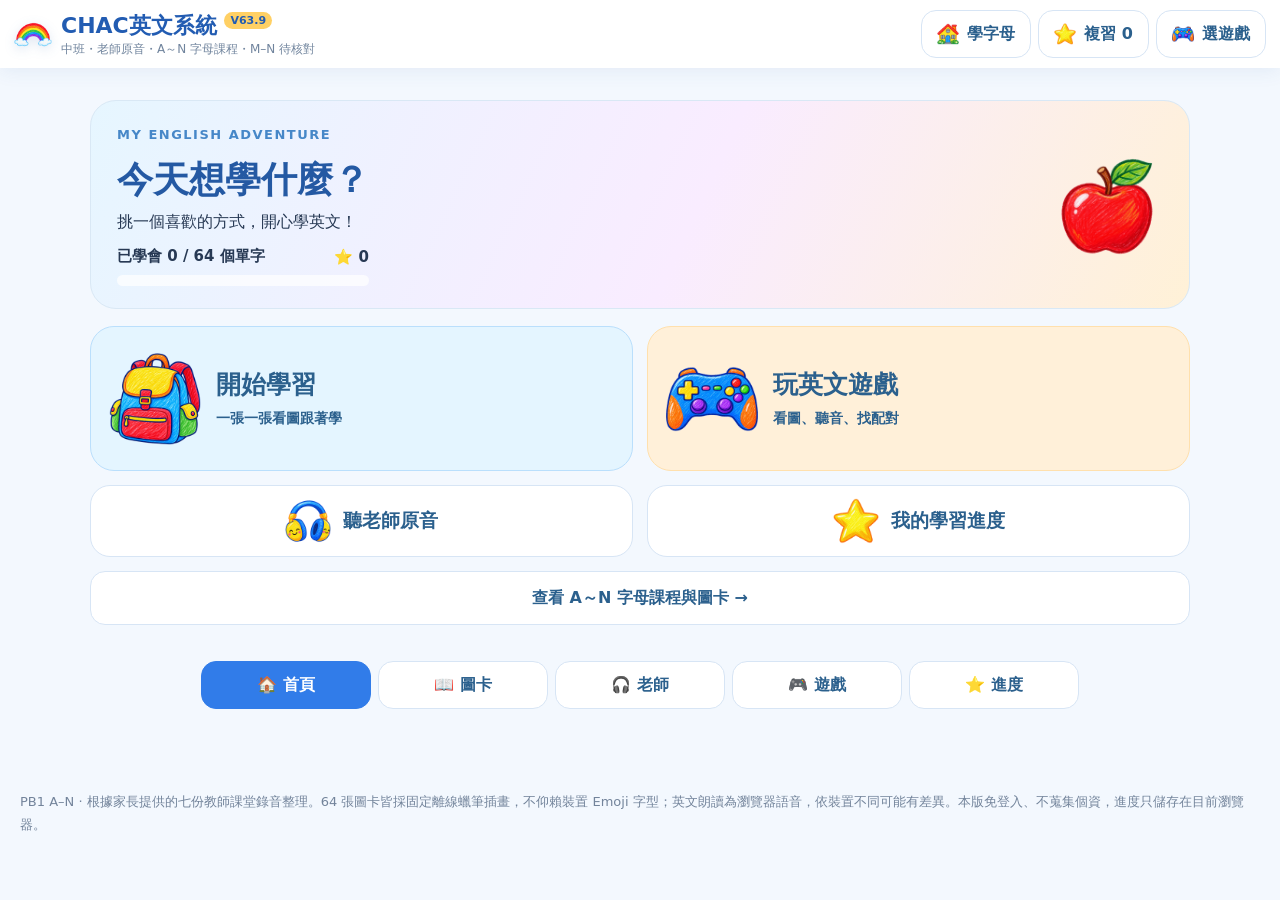
==== commit ca25d163: "Add files via upload" ====
--- a/index.html
+++ b/index.html
@@ -1,6 +1,6 @@
 <!DOCTYPE html>
-<html lang="zh-Hant"><head><meta charset="utf-8"/><meta content="width=device-width,initial-scale=1,viewport-fit=cover" name="viewport"/><meta content="#3e85f1" name="theme-color"/><meta name="apple-mobile-web-app-capable" content="yes"/><meta name="apple-mobile-web-app-status-bar-style" content="default"/><meta name="apple-mobile-web-app-title" content="CHAC英文系統"/><meta name="application-name" content="CHAC英文系統"/><link rel="manifest" href="manifest.webmanifest"/><link rel="apple-touch-icon" sizes="180x180" href="assets/pwa/icon-180.png"/><link rel="icon" type="image/png" sizes="32x32" href="assets/pwa/icon-32.png"/><meta content="中班 PB1 A–L 老師原始錄音、單字圖片、雙語例句、字母發音與聽力小遊戲" name="description"/><title>CHAC英文系統｜A～L 英文學習（M–N 音檔待核對）</title><link href="style.css?v=638" rel="stylesheet"/></head><body data-v55-view="home">
-<header><div class="brand"><img class="brand-logo" src="assets/ui/rainbow.png" alt="蠟筆彩虹標誌"/><div><strong>CHAC英文系統 <sup>V63.8</sup></strong><small>中班・老師原音・A～L 互動教材・M–N 待核對</small></div></div><div class="topactions"><button id="homeBtn"><img class="btnicon" src="assets/ui/house.png" alt="" aria-hidden="true"/><span>學字母</span></button><button id="reviewBtn"><img class="btnicon" src="assets/ui/star.png" alt="" aria-hidden="true"/><span>複習 <span id="savedCount">0</span></span></button><button id="quizBtn"><img class="btnicon" src="assets/ui/gamepad.png" alt="" aria-hidden="true"/><span>選遊戲</span></button></div></header>
+<html lang="zh-Hant"><head><meta charset="utf-8"/><meta content="width=device-width,initial-scale=1,viewport-fit=cover" name="viewport"/><meta content="#3e85f1" name="theme-color"/><meta name="apple-mobile-web-app-capable" content="yes"/><meta name="apple-mobile-web-app-status-bar-style" content="default"/><meta name="apple-mobile-web-app-title" content="CHAC英文系統"/><meta name="application-name" content="CHAC英文系統"/><link rel="manifest" href="manifest.webmanifest"/><link rel="apple-touch-icon" sizes="180x180" href="assets/pwa/icon-180.png"/><link rel="icon" type="image/png" sizes="32x32" href="assets/pwa/icon-32.png"/><meta content="中班 PB1 A–N 字母課程；A–L 已核對教材，M–N 錄音待核對" name="description"/><title>CHAC英文系統｜A～N 英文學習（M–N 錄音待核對）</title><link href="style.css?v=639" rel="stylesheet"/></head><body data-v55-view="home">
+<header><div class="brand"><img class="brand-logo" src="assets/ui/rainbow.png" alt="蠟筆彩虹標誌"/><div><strong>CHAC英文系統 <sup>V63.9</sup></strong><small>中班・老師原音・A～N 字母課程・M–N 待核對</small></div></div><div class="topactions"><button id="homeBtn"><img class="btnicon" src="assets/ui/house.png" alt="" aria-hidden="true"/><span>學字母</span></button><button id="reviewBtn"><img class="btnicon" src="assets/ui/star.png" alt="" aria-hidden="true"/><span>複習 <span id="savedCount">0</span></span></button><button id="quizBtn"><img class="btnicon" src="assets/ui/gamepad.png" alt="" aria-hidden="true"/><span>選遊戲</span></button></div></header>
 <main><section class="hero"><div><p class="eyebrow">PB1 · MY ENGLISH CLASS</p><h1>聽老師說，再跟著說！</h1><p>跟著學校課程學字母、看圖認單字、練短句；一天練習 5～10 分鐘就好。</p><div class="stats"><span id="statWords"></span><span id="statDone"></span><span id="statStars"></span></div></div><div class="heroemoji heroicons"><img class="ui-sticker butterfly" src="assets/ui/butterfly.png" alt="蝴蝶蠟筆貼紙"/><img class="ui-sticker elephant" src="assets/ui/elephant.png" alt="大象蠟筆貼紙"/><img class="ui-sticker apple" src="assets/ui/apple.png" alt="蘋果蠟筆貼紙"/></div></section>
 <section class="v55-dashboard" id="v55Dashboard" aria-label="開始英文學習">
  <div class="v55-welcome"><div><p class="eyebrow">MY ENGLISH ADVENTURE</p><h2>今天想學什麼？</h2><p>挑一個喜歡的方式，開心學英文！</p><div class="v55-meter"><span id="v55ProgressLabel">已學會 0 / 64 個單字</span><span>⭐ <b id="v55StarCount">0</b></span></div><div class="v55-meter-track"><div id="v55ProgressBar"></div></div></div><img src="assets/ui/apple.png" alt="蠟筆蘋果"/></div>
@@ -10,11 +10,11 @@
   <button type="button" class="v55-quick" data-v55-target="teacher"><img src="assets/ui/headphones.png" alt=""/>聽老師原音</button>
   <button type="button" class="v55-quick" data-v55-target="progress"><img src="assets/ui/star.png" alt=""/>我的學習進度</button>
  </div>
- <button type="button" class="v55-browse" data-v55-target="learn">查看所有 A～L 圖卡 →</button>
+ <button type="button" class="v55-browse" data-v55-target="learn">查看 A～N 字母課程與圖卡 →</button>
  </section>
  <nav class="v55-tabs" aria-label="主要學習功能"><button data-v55-target="home" type="button">🏠 首頁</button><button data-v55-target="learn" type="button">📖 圖卡</button><button data-v55-target="teacher" type="button">🎧 老師</button><button data-v55-target="games" type="button">🎮 遊戲</button><button data-v55-target="progress" type="button">⭐ 進度</button></nav>
 <nav aria-label="選擇課程字母" class="letters" id="letters"></nav>
-<section aria-labelledby="teacherTitle" class="teacher"><div class="teacher-head"><div><p class="eyebrow">LISTEN TO TEACHER</p><h2 id="teacherTitle"><img class="heading-icon" src="assets/ui/headphones.png" alt="" aria-hidden="true"/><span>老師原音教材</span></h2><p id="recordLabel">選擇一段課堂錄音</p></div><div class="teacher-icon"><img class="teacher-sticker" src="assets/ui/microphone.png" alt="蠟筆麥克風裝飾圖"/></div></div><div class="tracks" id="tracks"></div><audio controls="" id="teacherAudio" preload="metadata"></audio><p class="hint">老師原始錄音依 A–B、C–D、E、F–G、H–J、K–L、M–N 分段；專注模式提供單字候選片段。M–N 新增切點為依停頓推估的候選值，仍建議人工逐字試聽確認。下方 🔊 為裝置英文語音，與老師原音不同。</p><p class="hint" style="margin-top:12px"><strong>📝 M–N 目前錯誤字卡已暫停顯示，請先核對老師原音：</strong> <a href="mn-review.html?v=638" style="font-weight:700;text-decoration:underline">開啟 M–N 原始錄音（不顯示推測詞句）</a>（可匯出結果，不會覆蓋學習紀錄）</p></section>
+<section aria-labelledby="teacherTitle" class="teacher"><div class="teacher-head"><div><p class="eyebrow">LISTEN TO TEACHER</p><h2 id="teacherTitle"><img class="heading-icon" src="assets/ui/headphones.png" alt="" aria-hidden="true"/><span>老師原音教材</span></h2><p id="recordLabel">選擇一段課堂錄音</p></div><div class="teacher-icon"><img class="teacher-sticker" src="assets/ui/microphone.png" alt="蠟筆麥克風裝飾圖"/></div></div><div class="tracks" id="tracks"></div><audio controls="" id="teacherAudio" preload="metadata"></audio><p class="hint">老師原始錄音依 A–B、C–D、E、F–G、H–J、K–L、M–N 分段；專注模式提供單字候選片段。M–N 新增切點為依停頓推估的候選值，仍建議人工逐字試聽確認。下方 🔊 為裝置英文語音，與老師原音不同。</p><p class="hint" style="margin-top:12px"><strong>📝 M–N 字母入口已保留，單字圖卡仍待核對：</strong> <a href="mn-review.html?v=639" style="font-weight:700;text-decoration:underline">開啟 M–N 原始錄音（不顯示推測詞句）</a>（可匯出結果，不會覆蓋學習紀錄）</p></section>
 <section class="v6-focus-launch" id="v6FocusLaunch"><div><p class="eyebrow">FOCUS MODE · 專注學習</p><h2><img class="heading-icon" src="assets/ui/backpack.png" alt="" aria-hidden="true"/><span>一次一張圖，跟著老師學</span></h2><p>先看圖，再聽單字、聽短句、跟著說；不需要一直往下滑。</p></div><button class="primary icon-button" id="v6Open"><img class="btnicon" src="assets/ui/backpack.png" alt="" aria-hidden="true"/><span>開始專注學習</span></button></section>
 
 
@@ -29,5 +29,5 @@
 <section class="roadmap" id="progressSection"><h2><img class="heading-icon" src="assets/ui/star.png" alt="" aria-hidden="true"/><span>小小學習進度</span></h2><div id="progressGrid"></div><button class="quiet" id="resetProgress">清除學習紀錄</button></section>
 <div class="overlay v6-overlay" hidden="" id="v6Overlay"><div aria-label="單字專注學習" aria-modal="true" class="v6-dialog" role="dialog"><div class="v6-head"><b id="v6Position">A · 1/6</b><button id="v6Close">✕ 離開</button></div><div class="v6-picture" id="v58PictureTap" role="button" tabindex="0" aria-label="點圖片聽英文單字"><img alt="單字圖片" id="v6Picture"/><span class="v58-picture-hint" aria-hidden="true">🔊 點圖片聽單字</span></div><h2 id="v6Word">Apple</h2><p class="v6-zh" id="v6Zh">蘋果</p><div class="v6-sentence"><strong id="v6Sentence"></strong><span id="v6Translation"></span></div><details class="v46-scene" id="v46Scene" hidden><summary>🖍️ 看老師例句／短語的情境圖</summary><div class="v46-scene-body"><img id="v46SceneImage" alt="老師英文短句情境插畫" loading="lazy"/><div><strong id="v46SceneTitle"></strong><p id="v46SceneTip"></p></div></div></details><div aria-live="polite" class="v6-feedback" id="v6Feedback" role="status"></div><div class="v6-controls" aria-label="專注學習操作"><button class="primary" id="v6SpeakWord"><img class="btnicon" src="assets/ui/speaker.png" alt="" aria-hidden="true"/><span class="button-label">🔊 聽單字</span></button><button id="v6SpeakSentence"><img class="btnicon" src="assets/ui/speaker.png" alt="" aria-hidden="true"/><span class="button-label">🗣️ 聽短句</span></button><button id="v6Teacher"><img class="btnicon" src="assets/ui/headphones.png" alt="" aria-hidden="true"/><span class="button-label">👩‍🏫 老師原音</span></button><button id="v6Mark"><img class="btnicon" src="assets/ui/star.png" alt="" aria-hidden="true"/><span class="button-label">⭐ 我學會了</span></button></div><div class="v57-audio-toolbar" aria-label="聲音重播及停止"><button type="button" id="v57Replay" aria-label="重播剛才的聲音">↻ 重播剛才的聲音</button><button type="button" id="v57Stop" aria-label="停止所有朗讀">■ 停止播放</button></div><div id="v57AudioState" class="v57-audio-state" role="status" aria-live="polite">選擇上方聲音後，可以再按重播。</div><details class="v6-clip-editor"><summary>🎚️ 校正老師原音邊界（候選片段）</summary><p>部分舊字母的前兩張卡共用錄音，依實際教材群組同步調整。K–L 為既有單字片段；M–N 原先的候選切段與字卡已暫停。目前已展示的 64 張字卡各有候選錄音片段；舊切點保持原狀，M–N 的新增切點是依停頓推估，精確邊界仍待人工試聽。可修改秒數後直接試聽開頭／結尾，人工確認後儲存；本機儲存的調整會改用原始錄音指定秒數播放。</p><div class="v6-clip-grid"><label>開始秒數<input id="v6ClipStart" type="number" min="0" step="0.1" inputmode="decimal"></label><label>結束秒數<input id="v6ClipEnd" type="number" min="0" step="0.1" inputmode="decimal"></label></div><div class="v6-clip-buttons"><button id="v52StartBoundary" type="button">聽開頭邊界</button><button id="v52EndBoundary" type="button">聽結尾邊界</button><button id="v6ClipPreview">▶ 預聽調整</button><button id="v6ClipSave">儲存時間</button><button id="v6ClipReset">恢復預設</button></div></details><div class="v6-navigation"><button id="v6Prev"><img class="btnicon" src="assets/ui/cards.png" alt="" aria-hidden="true"/><span class="button-label">← 上一個</span></button><button class="primary" id="v6Next"><img class="btnicon" src="assets/ui/cards.png" alt="" aria-hidden="true"/><span class="button-label">下一個 →</span></button></div></div></div>
 <div class="overlay" hidden="" id="quizOverlay"><div aria-label="英文練習" aria-modal="true" class="quizpanel" role="dialog"><div class="quizhead"><b id="quizTitle"><img class="heading-icon" src="assets/ui/gamepad.png" alt="" aria-hidden="true"/><span>英文挑戰</span></b><button id="closeQuiz">✕ 關閉</button></div><div id="quizBody"></div></div></div>
-</main><footer>PB1 A–L · 根據家長提供的七份教師課堂錄音整理。64 張圖卡皆採固定離線蠟筆插畫，不仰賴裝置 Emoji 字型；英文朗讀為瀏覽器語音，依裝置不同可能有差異。本版免登入、不蒐集個資，進度只儲存在目前瀏覽器。</footer><script src="data.js?v=638"></script><script src="lesson.js?v=638"></script><script src="assets/scenes/scenes.js?v=638"></script><script src="addons/manifest.js?v=638"></script><script src="app.js?v=638"></script><script src="v3.js?v=638"></script><script src="clipmap.js?v=638"></script>
-<script src="teacher-segments.js?v=638"></script><script src="v6.js?v=638"></script><script src="v11.js?v=638"></script><script src="v16.js?v=638"></script><script src="v17.js?v=638"></script><script src="v20.js?v=638"></script><script src="v55-ui.js?v=638"></script><script src="game-scope.js?v=638"></script><script src="spell-game.js?v=638"></script><script src="pwa-register.js?v=638" defer></script></body></html>+</main><footer>PB1 A–N · 根據家長提供的七份教師課堂錄音整理。64 張圖卡皆採固定離線蠟筆插畫，不仰賴裝置 Emoji 字型；英文朗讀為瀏覽器語音，依裝置不同可能有差異。本版免登入、不蒐集個資，進度只儲存在目前瀏覽器。</footer><script src="data.js?v=639"></script><script src="lesson.js?v=639"></script><script src="assets/scenes/scenes.js?v=639"></script><script src="addons/manifest.js?v=639"></script><script src="app.js?v=639"></script><script src="v3.js?v=639"></script><script src="clipmap.js?v=639"></script>
+<script src="teacher-segments.js?v=639"></script><script src="v6.js?v=639"></script><script src="v11.js?v=639"></script><script src="v16.js?v=639"></script><script src="v17.js?v=639"></script><script src="v20.js?v=639"></script><script src="v55-ui.js?v=639"></script><script src="game-scope.js?v=639"></script><script src="spell-game.js?v=639"></script><script src="pwa-register.js?v=639" defer></script></body></html>
--- a/style.css
+++ b/style.css
@@ -375,3 +375,11 @@
   #learnSection,#wordgrid{scroll-margin-top:75px;}
   .wordcard{scroll-margin-top:75px;}
 }
+
+/* V63.9: pending M/N lessons remain navigable without misleading vocabulary cards */
+.pending-letter-card{background:#fffdf7;border:1px solid #eadfcd;border-radius:18px;padding:clamp(16px,3vw,28px);max-width:760px;margin:14px auto 32px;display:grid;gap:12px;line-height:1.7;color:#314053}
+.pending-letter-card h3{margin:0;color:#253e61}
+.pending-letter-card p{margin:0}
+.pending-letter-card audio{display:block;width:100%;max-width:640px}
+.pending-letter-card a{font-weight:700;text-decoration:underline;color:#135c9a}
+.pending-letter-card small{display:block;color:#65758d}
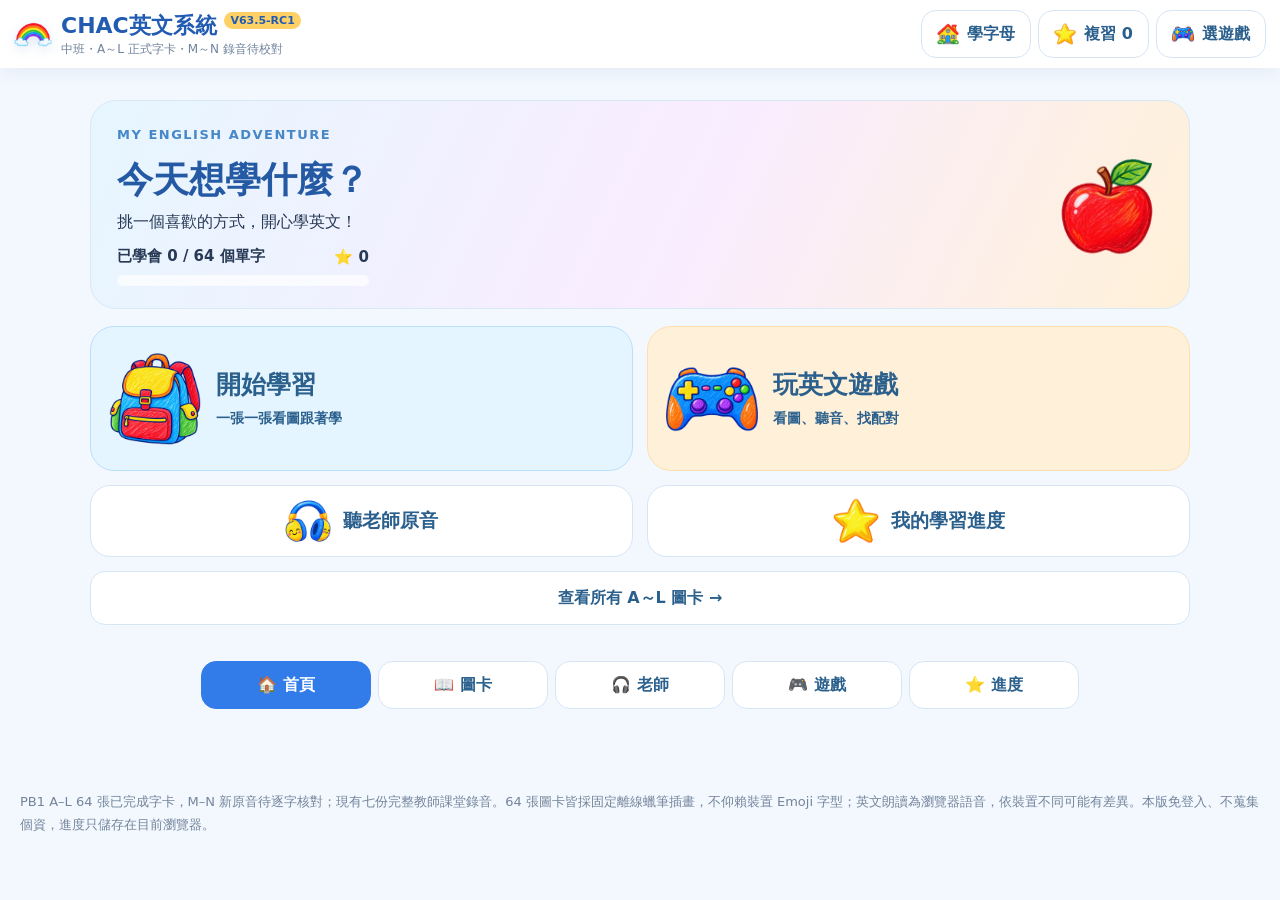
==== commit 75183b39: "Add files via upload" ====
--- a/index.html
+++ b/index.html
@@ -1,6 +1,6 @@
 <!DOCTYPE html>
-<html lang="zh-Hant"><head><meta charset="utf-8"/><meta content="width=device-width,initial-scale=1,viewport-fit=cover" name="viewport"/><meta content="#3e85f1" name="theme-color"/><meta name="apple-mobile-web-app-capable" content="yes"/><meta name="apple-mobile-web-app-status-bar-style" content="default"/><meta name="apple-mobile-web-app-title" content="CHAC英文系統"/><meta name="application-name" content="CHAC英文系統"/><link rel="manifest" href="manifest.webmanifest"/><link rel="apple-touch-icon" sizes="180x180" href="assets/pwa/icon-180.png"/><link rel="icon" type="image/png" sizes="32x32" href="assets/pwa/icon-32.png"/><meta content="中班 PB1 A–N 字母課程；A–L 已核對教材，M–N 錄音待核對" name="description"/><title>CHAC英文系統｜A～N 英文學習（M–N 錄音待核對）</title><link href="style.css?v=639" rel="stylesheet"/></head><body data-v55-view="home">
-<header><div class="brand"><img class="brand-logo" src="assets/ui/rainbow.png" alt="蠟筆彩虹標誌"/><div><strong>CHAC英文系統 <sup>V63.9</sup></strong><small>中班・老師原音・A～N 字母課程・M–N 待核對</small></div></div><div class="topactions"><button id="homeBtn"><img class="btnicon" src="assets/ui/house.png" alt="" aria-hidden="true"/><span>學字母</span></button><button id="reviewBtn"><img class="btnicon" src="assets/ui/star.png" alt="" aria-hidden="true"/><span>複習 <span id="savedCount">0</span></span></button><button id="quizBtn"><img class="btnicon" src="assets/ui/gamepad.png" alt="" aria-hidden="true"/><span>選遊戲</span></button></div></header>
+<html lang="zh-Hant"><head><meta charset="utf-8"/><meta content="width=device-width,initial-scale=1,viewport-fit=cover" name="viewport"/><meta content="#3e85f1" name="theme-color"/><meta name="apple-mobile-web-app-capable" content="yes"/><meta name="apple-mobile-web-app-status-bar-style" content="default"/><meta name="apple-mobile-web-app-title" content="CHAC英文系統"/><meta name="application-name" content="CHAC英文系統"/><link rel="manifest" href="manifest.webmanifest"/><link rel="apple-touch-icon" sizes="180x180" href="assets/pwa/icon-180.png"/><link rel="icon" type="image/png" sizes="32x32" href="assets/pwa/icon-32.png"/><meta content="中班 PB1 A–L 老師原始錄音、單字圖片、雙語例句、字母發音與聽力小遊戲" name="description"/><title>CHAC英文系統｜A～L 字卡・M～N 原音</title><link href="style.css?v=635" rel="stylesheet"/></head><body data-v55-view="home">
+<header><div class="brand"><img class="brand-logo" src="assets/ui/rainbow.png" alt="蠟筆彩虹標誌"/><div><strong>CHAC英文系統 <sup>V63.5-RC1</sup></strong><small>中班・A～L 正式字卡・M～N 錄音待校對</small></div></div><div class="topactions"><button id="homeBtn"><img class="btnicon" src="assets/ui/house.png" alt="" aria-hidden="true"/><span>學字母</span></button><button id="reviewBtn"><img class="btnicon" src="assets/ui/star.png" alt="" aria-hidden="true"/><span>複習 <span id="savedCount">0</span></span></button><button id="quizBtn"><img class="btnicon" src="assets/ui/gamepad.png" alt="" aria-hidden="true"/><span>選遊戲</span></button></div></header>
 <main><section class="hero"><div><p class="eyebrow">PB1 · MY ENGLISH CLASS</p><h1>聽老師說，再跟著說！</h1><p>跟著學校課程學字母、看圖認單字、練短句；一天練習 5～10 分鐘就好。</p><div class="stats"><span id="statWords"></span><span id="statDone"></span><span id="statStars"></span></div></div><div class="heroemoji heroicons"><img class="ui-sticker butterfly" src="assets/ui/butterfly.png" alt="蝴蝶蠟筆貼紙"/><img class="ui-sticker elephant" src="assets/ui/elephant.png" alt="大象蠟筆貼紙"/><img class="ui-sticker apple" src="assets/ui/apple.png" alt="蘋果蠟筆貼紙"/></div></section>
 <section class="v55-dashboard" id="v55Dashboard" aria-label="開始英文學習">
  <div class="v55-welcome"><div><p class="eyebrow">MY ENGLISH ADVENTURE</p><h2>今天想學什麼？</h2><p>挑一個喜歡的方式，開心學英文！</p><div class="v55-meter"><span id="v55ProgressLabel">已學會 0 / 64 個單字</span><span>⭐ <b id="v55StarCount">0</b></span></div><div class="v55-meter-track"><div id="v55ProgressBar"></div></div></div><img src="assets/ui/apple.png" alt="蠟筆蘋果"/></div>
@@ -10,11 +10,11 @@
   <button type="button" class="v55-quick" data-v55-target="teacher"><img src="assets/ui/headphones.png" alt=""/>聽老師原音</button>
   <button type="button" class="v55-quick" data-v55-target="progress"><img src="assets/ui/star.png" alt=""/>我的學習進度</button>
  </div>
- <button type="button" class="v55-browse" data-v55-target="learn">查看 A～N 字母課程與圖卡 →</button>
+ <button type="button" class="v55-browse" data-v55-target="learn">查看所有 A～L 圖卡 →</button>
  </section>
  <nav class="v55-tabs" aria-label="主要學習功能"><button data-v55-target="home" type="button">🏠 首頁</button><button data-v55-target="learn" type="button">📖 圖卡</button><button data-v55-target="teacher" type="button">🎧 老師</button><button data-v55-target="games" type="button">🎮 遊戲</button><button data-v55-target="progress" type="button">⭐ 進度</button></nav>
 <nav aria-label="選擇課程字母" class="letters" id="letters"></nav>
-<section aria-labelledby="teacherTitle" class="teacher"><div class="teacher-head"><div><p class="eyebrow">LISTEN TO TEACHER</p><h2 id="teacherTitle"><img class="heading-icon" src="assets/ui/headphones.png" alt="" aria-hidden="true"/><span>老師原音教材</span></h2><p id="recordLabel">選擇一段課堂錄音</p></div><div class="teacher-icon"><img class="teacher-sticker" src="assets/ui/microphone.png" alt="蠟筆麥克風裝飾圖"/></div></div><div class="tracks" id="tracks"></div><audio controls="" id="teacherAudio" preload="metadata"></audio><p class="hint">老師原始錄音依 A–B、C–D、E、F–G、H–J、K–L、M–N 分段；專注模式提供單字候選片段。M–N 新增切點為依停頓推估的候選值，仍建議人工逐字試聽確認。下方 🔊 為裝置英文語音，與老師原音不同。</p><p class="hint" style="margin-top:12px"><strong>📝 M–N 字母入口已保留，單字圖卡仍待核對：</strong> <a href="mn-review.html?v=639" style="font-weight:700;text-decoration:underline">開啟 M–N 原始錄音（不顯示推測詞句）</a>（可匯出結果，不會覆蓋學習紀錄）</p></section>
+<section aria-labelledby="teacherTitle" class="teacher"><div class="teacher-head"><div><p class="eyebrow">LISTEN TO TEACHER</p><h2 id="teacherTitle"><img class="heading-icon" src="assets/ui/headphones.png" alt="" aria-hidden="true"/><span>老師原音教材</span></h2><p id="recordLabel">選擇一段課堂錄音</p></div><div class="teacher-icon"><img class="teacher-sticker" src="assets/ui/microphone.png" alt="蠟筆麥克風裝飾圖"/></div></div><div class="tracks" id="tracks"></div><p><a href="mn-review.html" style="display:inline-block;padding:10px 12px;border:1px solid #bdd2dd;border-radius:10px;background:#f6fbff;text-decoration:none;">📝 M–N 原音逐段核對</a></p><audio controls="" id="teacherAudio" preload="metadata"></audio><p class="hint">已收錄 A–L 正式教材及 M–N 完整原音（待逐字核對）。專注模式提供現有字卡的候選片段，切點尚未全部完成逐字確認。下方 🔊 為裝置英文語音，與老師原音不同。</p></section>
 <section class="v6-focus-launch" id="v6FocusLaunch"><div><p class="eyebrow">FOCUS MODE · 專注學習</p><h2><img class="heading-icon" src="assets/ui/backpack.png" alt="" aria-hidden="true"/><span>一次一張圖，跟著老師學</span></h2><p>先看圖，再聽單字、聽短句、跟著說；不需要一直往下滑。</p></div><button class="primary icon-button" id="v6Open"><img class="btnicon" src="assets/ui/backpack.png" alt="" aria-hidden="true"/><span>開始專注學習</span></button></section>
 
 
@@ -27,7 +27,7 @@
 <p id="chacScopeStatus" class="chac-scope-status" aria-live="polite"></p>
 <h3>② 選擇遊戲</h3></div><div class="practice-buttons"><button class="primary icon-button" id="startPractice"><img class="btnicon" src="assets/ui/cards.png" alt="" aria-hidden="true"/><span>看字選圖</span></button><button class="primary secondary icon-button" id="startListening"><img class="btnicon" src="assets/ui/speaker.png" alt="" aria-hidden="true"/><span>聽音選圖</span></button><button class="primary icon-button" id="startMatch"><img class="btnicon" src="assets/ui/puzzle.png" alt="" aria-hidden="true"/><span>圖字配對</span></button><button class="primary secondary icon-button" id="startMemory"><img class="btnicon" src="assets/ui/cards.png" alt="" aria-hidden="true"/><span>記憶翻牌</span></button><button class="primary icon-button" id="startSpelling" type="button"><img class="btnicon" src="assets/ui/cards.png" alt="" aria-hidden="true"/><span>字母拼拼樂</span></button></div></section>
 <section class="roadmap" id="progressSection"><h2><img class="heading-icon" src="assets/ui/star.png" alt="" aria-hidden="true"/><span>小小學習進度</span></h2><div id="progressGrid"></div><button class="quiet" id="resetProgress">清除學習紀錄</button></section>
-<div class="overlay v6-overlay" hidden="" id="v6Overlay"><div aria-label="單字專注學習" aria-modal="true" class="v6-dialog" role="dialog"><div class="v6-head"><b id="v6Position">A · 1/6</b><button id="v6Close">✕ 離開</button></div><div class="v6-picture" id="v58PictureTap" role="button" tabindex="0" aria-label="點圖片聽英文單字"><img alt="單字圖片" id="v6Picture"/><span class="v58-picture-hint" aria-hidden="true">🔊 點圖片聽單字</span></div><h2 id="v6Word">Apple</h2><p class="v6-zh" id="v6Zh">蘋果</p><div class="v6-sentence"><strong id="v6Sentence"></strong><span id="v6Translation"></span></div><details class="v46-scene" id="v46Scene" hidden><summary>🖍️ 看老師例句／短語的情境圖</summary><div class="v46-scene-body"><img id="v46SceneImage" alt="老師英文短句情境插畫" loading="lazy"/><div><strong id="v46SceneTitle"></strong><p id="v46SceneTip"></p></div></div></details><div aria-live="polite" class="v6-feedback" id="v6Feedback" role="status"></div><div class="v6-controls" aria-label="專注學習操作"><button class="primary" id="v6SpeakWord"><img class="btnicon" src="assets/ui/speaker.png" alt="" aria-hidden="true"/><span class="button-label">🔊 聽單字</span></button><button id="v6SpeakSentence"><img class="btnicon" src="assets/ui/speaker.png" alt="" aria-hidden="true"/><span class="button-label">🗣️ 聽短句</span></button><button id="v6Teacher"><img class="btnicon" src="assets/ui/headphones.png" alt="" aria-hidden="true"/><span class="button-label">👩‍🏫 老師原音</span></button><button id="v6Mark"><img class="btnicon" src="assets/ui/star.png" alt="" aria-hidden="true"/><span class="button-label">⭐ 我學會了</span></button></div><div class="v57-audio-toolbar" aria-label="聲音重播及停止"><button type="button" id="v57Replay" aria-label="重播剛才的聲音">↻ 重播剛才的聲音</button><button type="button" id="v57Stop" aria-label="停止所有朗讀">■ 停止播放</button></div><div id="v57AudioState" class="v57-audio-state" role="status" aria-live="polite">選擇上方聲音後，可以再按重播。</div><details class="v6-clip-editor"><summary>🎚️ 校正老師原音邊界（候選片段）</summary><p>部分舊字母的前兩張卡共用錄音，依實際教材群組同步調整。K–L 為既有單字片段；M–N 原先的候選切段與字卡已暫停。目前已展示的 64 張字卡各有候選錄音片段；舊切點保持原狀，M–N 的新增切點是依停頓推估，精確邊界仍待人工試聽。可修改秒數後直接試聽開頭／結尾，人工確認後儲存；本機儲存的調整會改用原始錄音指定秒數播放。</p><div class="v6-clip-grid"><label>開始秒數<input id="v6ClipStart" type="number" min="0" step="0.1" inputmode="decimal"></label><label>結束秒數<input id="v6ClipEnd" type="number" min="0" step="0.1" inputmode="decimal"></label></div><div class="v6-clip-buttons"><button id="v52StartBoundary" type="button">聽開頭邊界</button><button id="v52EndBoundary" type="button">聽結尾邊界</button><button id="v6ClipPreview">▶ 預聽調整</button><button id="v6ClipSave">儲存時間</button><button id="v6ClipReset">恢復預設</button></div></details><div class="v6-navigation"><button id="v6Prev"><img class="btnicon" src="assets/ui/cards.png" alt="" aria-hidden="true"/><span class="button-label">← 上一個</span></button><button class="primary" id="v6Next"><img class="btnicon" src="assets/ui/cards.png" alt="" aria-hidden="true"/><span class="button-label">下一個 →</span></button></div></div></div>
+<div class="overlay v6-overlay" hidden="" id="v6Overlay"><div aria-label="單字專注學習" aria-modal="true" class="v6-dialog" role="dialog"><div class="v6-head"><b id="v6Position">A · 1/6</b><button id="v6Close">✕ 離開</button></div><div class="v6-picture" id="v58PictureTap" role="button" tabindex="0" aria-label="點圖片聽英文單字"><img alt="單字圖片" id="v6Picture"/><span class="v58-picture-hint" aria-hidden="true">🔊 點圖片聽單字</span></div><h2 id="v6Word">Apple</h2><p class="v6-zh" id="v6Zh">蘋果</p><div class="v6-sentence"><strong id="v6Sentence"></strong><span id="v6Translation"></span></div><details class="v46-scene" id="v46Scene" hidden><summary>🖍️ 看老師例句／短語的情境圖</summary><div class="v46-scene-body"><img id="v46SceneImage" alt="老師英文短句情境插畫" loading="lazy"/><div><strong id="v46SceneTitle"></strong><p id="v46SceneTip"></p></div></div></details><div aria-live="polite" class="v6-feedback" id="v6Feedback" role="status"></div><div class="v6-controls" aria-label="專注學習操作"><button class="primary" id="v6SpeakWord"><img class="btnicon" src="assets/ui/speaker.png" alt="" aria-hidden="true"/><span class="button-label">🔊 聽單字</span></button><button id="v6SpeakSentence"><img class="btnicon" src="assets/ui/speaker.png" alt="" aria-hidden="true"/><span class="button-label">🗣️ 聽短句</span></button><button id="v6Teacher"><img class="btnicon" src="assets/ui/headphones.png" alt="" aria-hidden="true"/><span class="button-label">👩‍🏫 老師原音</span></button><button id="v6Mark"><img class="btnicon" src="assets/ui/star.png" alt="" aria-hidden="true"/><span class="button-label">⭐ 我學會了</span></button></div><div class="v57-audio-toolbar" aria-label="聲音重播及停止"><button type="button" id="v57Replay" aria-label="重播剛才的聲音">↻ 重播剛才的聲音</button><button type="button" id="v57Stop" aria-label="停止所有朗讀">■ 停止播放</button></div><div id="v57AudioState" class="v57-audio-state" role="status" aria-live="polite">選擇上方聲音後，可以再按重播。</div><details class="v6-clip-editor"><summary>🎚️ 校正老師原音邊界（候選片段）</summary><p>部分舊字母的前兩張卡共用錄音，依實際教材群組同步調整。K–L 的十個單字各自擁有獨立片段。目前有 54 份錄音片段；舊切點保持原狀，K–L 依課程內容與停頓對齊，精確邊界仍待人工試聽。可修改秒數後直接試聽開頭／結尾，人工確認後儲存；本機儲存的調整會改用原始錄音指定秒數播放。</p><div class="v6-clip-grid"><label>開始秒數<input id="v6ClipStart" type="number" min="0" step="0.1" inputmode="decimal"></label><label>結束秒數<input id="v6ClipEnd" type="number" min="0" step="0.1" inputmode="decimal"></label></div><div class="v6-clip-buttons"><button id="v52StartBoundary" type="button">聽開頭邊界</button><button id="v52EndBoundary" type="button">聽結尾邊界</button><button id="v6ClipPreview">▶ 預聽調整</button><button id="v6ClipSave">儲存時間</button><button id="v6ClipReset">恢復預設</button></div></details><div class="v6-navigation"><button id="v6Prev"><img class="btnicon" src="assets/ui/cards.png" alt="" aria-hidden="true"/><span class="button-label">← 上一個</span></button><button class="primary" id="v6Next"><img class="btnicon" src="assets/ui/cards.png" alt="" aria-hidden="true"/><span class="button-label">下一個 →</span></button></div></div></div>
 <div class="overlay" hidden="" id="quizOverlay"><div aria-label="英文練習" aria-modal="true" class="quizpanel" role="dialog"><div class="quizhead"><b id="quizTitle"><img class="heading-icon" src="assets/ui/gamepad.png" alt="" aria-hidden="true"/><span>英文挑戰</span></b><button id="closeQuiz">✕ 關閉</button></div><div id="quizBody"></div></div></div>
-</main><footer>PB1 A–N · 根據家長提供的七份教師課堂錄音整理。64 張圖卡皆採固定離線蠟筆插畫，不仰賴裝置 Emoji 字型；英文朗讀為瀏覽器語音，依裝置不同可能有差異。本版免登入、不蒐集個資，進度只儲存在目前瀏覽器。</footer><script src="data.js?v=639"></script><script src="lesson.js?v=639"></script><script src="assets/scenes/scenes.js?v=639"></script><script src="addons/manifest.js?v=639"></script><script src="app.js?v=639"></script><script src="v3.js?v=639"></script><script src="clipmap.js?v=639"></script>
-<script src="teacher-segments.js?v=639"></script><script src="v6.js?v=639"></script><script src="v11.js?v=639"></script><script src="v16.js?v=639"></script><script src="v17.js?v=639"></script><script src="v20.js?v=639"></script><script src="v55-ui.js?v=639"></script><script src="game-scope.js?v=639"></script><script src="spell-game.js?v=639"></script><script src="pwa-register.js?v=639" defer></script></body></html>+</main><footer>PB1 A–L 64 張已完成字卡，M–N 新原音待逐字核對；現有七份完整教師課堂錄音。64 張圖卡皆採固定離線蠟筆插畫，不仰賴裝置 Emoji 字型；英文朗讀為瀏覽器語音，依裝置不同可能有差異。本版免登入、不蒐集個資，進度只儲存在目前瀏覽器。</footer><script src="data.js?v=635"></script><script src="lesson.js?v=635"></script><script src="assets/scenes/scenes.js?v=635"></script><script src="addons/manifest.js?v=635"></script><script src="app.js?v=635"></script><script src="v3.js?v=635"></script><script src="clipmap.js?v=635"></script>
+<script src="teacher-segments.js?v=635"></script><script src="v6.js?v=635"></script><script src="v11.js?v=635"></script><script src="v16.js?v=635"></script><script src="v17.js?v=635"></script><script src="v20.js?v=635"></script><script src="v55-ui.js?v=635"></script><script src="game-scope.js?v=635"></script><script src="spell-game.js?v=635"></script><script src="pwa-register.js?v=635" defer></script></body></html>
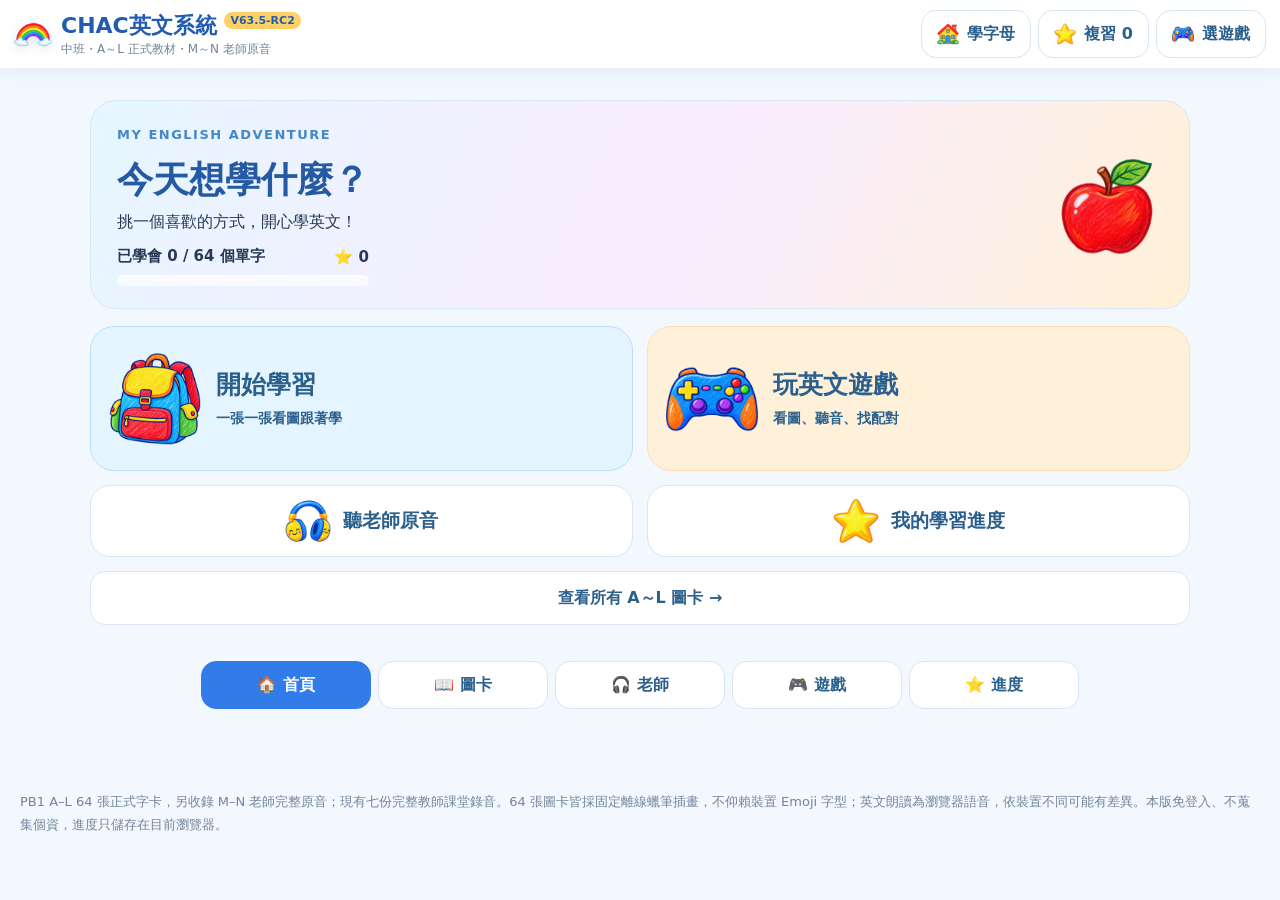
==== commit 47f80549: "Add files via upload" ====
--- a/index.html
+++ b/index.html
@@ -1,6 +1,6 @@
 <!DOCTYPE html>
-<html lang="zh-Hant"><head><meta charset="utf-8"/><meta content="width=device-width,initial-scale=1,viewport-fit=cover" name="viewport"/><meta content="#3e85f1" name="theme-color"/><meta name="apple-mobile-web-app-capable" content="yes"/><meta name="apple-mobile-web-app-status-bar-style" content="default"/><meta name="apple-mobile-web-app-title" content="CHAC英文系統"/><meta name="application-name" content="CHAC英文系統"/><link rel="manifest" href="manifest.webmanifest"/><link rel="apple-touch-icon" sizes="180x180" href="assets/pwa/icon-180.png"/><link rel="icon" type="image/png" sizes="32x32" href="assets/pwa/icon-32.png"/><meta content="中班 PB1 A–L 老師原始錄音、單字圖片、雙語例句、字母發音與聽力小遊戲" name="description"/><title>CHAC英文系統｜A～L 字卡・M～N 原音</title><link href="style.css?v=635" rel="stylesheet"/></head><body data-v55-view="home">
-<header><div class="brand"><img class="brand-logo" src="assets/ui/rainbow.png" alt="蠟筆彩虹標誌"/><div><strong>CHAC英文系統 <sup>V63.5-RC1</sup></strong><small>中班・A～L 正式字卡・M～N 錄音待校對</small></div></div><div class="topactions"><button id="homeBtn"><img class="btnicon" src="assets/ui/house.png" alt="" aria-hidden="true"/><span>學字母</span></button><button id="reviewBtn"><img class="btnicon" src="assets/ui/star.png" alt="" aria-hidden="true"/><span>複習 <span id="savedCount">0</span></span></button><button id="quizBtn"><img class="btnicon" src="assets/ui/gamepad.png" alt="" aria-hidden="true"/><span>選遊戲</span></button></div></header>
+<html lang="zh-Hant"><head><meta charset="utf-8"/><meta content="width=device-width,initial-scale=1,viewport-fit=cover" name="viewport"/><meta content="#3e85f1" name="theme-color"/><meta name="apple-mobile-web-app-capable" content="yes"/><meta name="apple-mobile-web-app-status-bar-style" content="default"/><meta name="apple-mobile-web-app-title" content="CHAC英文系統"/><meta name="application-name" content="CHAC英文系統"/><link rel="manifest" href="manifest.webmanifest"/><link rel="apple-touch-icon" sizes="180x180" href="assets/pwa/icon-180.png"/><link rel="icon" type="image/png" sizes="32x32" href="assets/pwa/icon-32.png"/><meta content="中班 PB1 A–L 老師原始錄音、單字圖片、雙語例句、字母發音與聽力小遊戲" name="description"/><title>CHAC英文系統｜A～L 字卡・M～N 原音</title><link href="style.css?v=6352" rel="stylesheet"/></head><body data-v55-view="home">
+<header><div class="brand"><img class="brand-logo" src="assets/ui/rainbow.png" alt="蠟筆彩虹標誌"/><div><strong>CHAC英文系統 <sup>V63.5-RC2</sup></strong><small>中班・A～L 正式教材・M～N 老師原音</small></div></div><div class="topactions"><button id="homeBtn"><img class="btnicon" src="assets/ui/house.png" alt="" aria-hidden="true"/><span>學字母</span></button><button id="reviewBtn"><img class="btnicon" src="assets/ui/star.png" alt="" aria-hidden="true"/><span>複習 <span id="savedCount">0</span></span></button><button id="quizBtn"><img class="btnicon" src="assets/ui/gamepad.png" alt="" aria-hidden="true"/><span>選遊戲</span></button></div></header>
 <main><section class="hero"><div><p class="eyebrow">PB1 · MY ENGLISH CLASS</p><h1>聽老師說，再跟著說！</h1><p>跟著學校課程學字母、看圖認單字、練短句；一天練習 5～10 分鐘就好。</p><div class="stats"><span id="statWords"></span><span id="statDone"></span><span id="statStars"></span></div></div><div class="heroemoji heroicons"><img class="ui-sticker butterfly" src="assets/ui/butterfly.png" alt="蝴蝶蠟筆貼紙"/><img class="ui-sticker elephant" src="assets/ui/elephant.png" alt="大象蠟筆貼紙"/><img class="ui-sticker apple" src="assets/ui/apple.png" alt="蘋果蠟筆貼紙"/></div></section>
 <section class="v55-dashboard" id="v55Dashboard" aria-label="開始英文學習">
  <div class="v55-welcome"><div><p class="eyebrow">MY ENGLISH ADVENTURE</p><h2>今天想學什麼？</h2><p>挑一個喜歡的方式，開心學英文！</p><div class="v55-meter"><span id="v55ProgressLabel">已學會 0 / 64 個單字</span><span>⭐ <b id="v55StarCount">0</b></span></div><div class="v55-meter-track"><div id="v55ProgressBar"></div></div></div><img src="assets/ui/apple.png" alt="蠟筆蘋果"/></div>
@@ -14,7 +14,7 @@
  </section>
  <nav class="v55-tabs" aria-label="主要學習功能"><button data-v55-target="home" type="button">🏠 首頁</button><button data-v55-target="learn" type="button">📖 圖卡</button><button data-v55-target="teacher" type="button">🎧 老師</button><button data-v55-target="games" type="button">🎮 遊戲</button><button data-v55-target="progress" type="button">⭐ 進度</button></nav>
 <nav aria-label="選擇課程字母" class="letters" id="letters"></nav>
-<section aria-labelledby="teacherTitle" class="teacher"><div class="teacher-head"><div><p class="eyebrow">LISTEN TO TEACHER</p><h2 id="teacherTitle"><img class="heading-icon" src="assets/ui/headphones.png" alt="" aria-hidden="true"/><span>老師原音教材</span></h2><p id="recordLabel">選擇一段課堂錄音</p></div><div class="teacher-icon"><img class="teacher-sticker" src="assets/ui/microphone.png" alt="蠟筆麥克風裝飾圖"/></div></div><div class="tracks" id="tracks"></div><p><a href="mn-review.html" style="display:inline-block;padding:10px 12px;border:1px solid #bdd2dd;border-radius:10px;background:#f6fbff;text-decoration:none;">📝 M–N 原音逐段核對</a></p><audio controls="" id="teacherAudio" preload="metadata"></audio><p class="hint">已收錄 A–L 正式教材及 M–N 完整原音（待逐字核對）。專注模式提供現有字卡的候選片段，切點尚未全部完成逐字確認。下方 🔊 為裝置英文語音，與老師原音不同。</p></section>
+<section aria-labelledby="teacherTitle" class="teacher"><div class="teacher-head"><div><p class="eyebrow">LISTEN TO TEACHER</p><h2 id="teacherTitle"><img class="heading-icon" src="assets/ui/headphones.png" alt="" aria-hidden="true"/><span>老師原音教材</span></h2><p id="recordLabel">選擇一段課堂錄音</p></div><div class="teacher-icon"><img class="teacher-sticker" src="assets/ui/microphone.png" alt="蠟筆麥克風裝飾圖"/></div></div><div class="tracks" id="tracks"></div><audio controls="" id="teacherAudio" preload="metadata"></audio><p class="hint">已收錄 A–L 正式教材及 M–N 完整原音。專注模式提供現有字卡的候選片段，切點尚未全部完成逐字確認。下方 🔊 為裝置英文語音，與老師原音不同。</p></section>
 <section class="v6-focus-launch" id="v6FocusLaunch"><div><p class="eyebrow">FOCUS MODE · 專注學習</p><h2><img class="heading-icon" src="assets/ui/backpack.png" alt="" aria-hidden="true"/><span>一次一張圖，跟著老師學</span></h2><p>先看圖，再聽單字、聽短句、跟著說；不需要一直往下滑。</p></div><button class="primary icon-button" id="v6Open"><img class="btnicon" src="assets/ui/backpack.png" alt="" aria-hidden="true"/><span>開始專注學習</span></button></section>
 
 
@@ -29,5 +29,5 @@
 <section class="roadmap" id="progressSection"><h2><img class="heading-icon" src="assets/ui/star.png" alt="" aria-hidden="true"/><span>小小學習進度</span></h2><div id="progressGrid"></div><button class="quiet" id="resetProgress">清除學習紀錄</button></section>
 <div class="overlay v6-overlay" hidden="" id="v6Overlay"><div aria-label="單字專注學習" aria-modal="true" class="v6-dialog" role="dialog"><div class="v6-head"><b id="v6Position">A · 1/6</b><button id="v6Close">✕ 離開</button></div><div class="v6-picture" id="v58PictureTap" role="button" tabindex="0" aria-label="點圖片聽英文單字"><img alt="單字圖片" id="v6Picture"/><span class="v58-picture-hint" aria-hidden="true">🔊 點圖片聽單字</span></div><h2 id="v6Word">Apple</h2><p class="v6-zh" id="v6Zh">蘋果</p><div class="v6-sentence"><strong id="v6Sentence"></strong><span id="v6Translation"></span></div><details class="v46-scene" id="v46Scene" hidden><summary>🖍️ 看老師例句／短語的情境圖</summary><div class="v46-scene-body"><img id="v46SceneImage" alt="老師英文短句情境插畫" loading="lazy"/><div><strong id="v46SceneTitle"></strong><p id="v46SceneTip"></p></div></div></details><div aria-live="polite" class="v6-feedback" id="v6Feedback" role="status"></div><div class="v6-controls" aria-label="專注學習操作"><button class="primary" id="v6SpeakWord"><img class="btnicon" src="assets/ui/speaker.png" alt="" aria-hidden="true"/><span class="button-label">🔊 聽單字</span></button><button id="v6SpeakSentence"><img class="btnicon" src="assets/ui/speaker.png" alt="" aria-hidden="true"/><span class="button-label">🗣️ 聽短句</span></button><button id="v6Teacher"><img class="btnicon" src="assets/ui/headphones.png" alt="" aria-hidden="true"/><span class="button-label">👩‍🏫 老師原音</span></button><button id="v6Mark"><img class="btnicon" src="assets/ui/star.png" alt="" aria-hidden="true"/><span class="button-label">⭐ 我學會了</span></button></div><div class="v57-audio-toolbar" aria-label="聲音重播及停止"><button type="button" id="v57Replay" aria-label="重播剛才的聲音">↻ 重播剛才的聲音</button><button type="button" id="v57Stop" aria-label="停止所有朗讀">■ 停止播放</button></div><div id="v57AudioState" class="v57-audio-state" role="status" aria-live="polite">選擇上方聲音後，可以再按重播。</div><details class="v6-clip-editor"><summary>🎚️ 校正老師原音邊界（候選片段）</summary><p>部分舊字母的前兩張卡共用錄音，依實際教材群組同步調整。K–L 的十個單字各自擁有獨立片段。目前有 54 份錄音片段；舊切點保持原狀，K–L 依課程內容與停頓對齊，精確邊界仍待人工試聽。可修改秒數後直接試聽開頭／結尾，人工確認後儲存；本機儲存的調整會改用原始錄音指定秒數播放。</p><div class="v6-clip-grid"><label>開始秒數<input id="v6ClipStart" type="number" min="0" step="0.1" inputmode="decimal"></label><label>結束秒數<input id="v6ClipEnd" type="number" min="0" step="0.1" inputmode="decimal"></label></div><div class="v6-clip-buttons"><button id="v52StartBoundary" type="button">聽開頭邊界</button><button id="v52EndBoundary" type="button">聽結尾邊界</button><button id="v6ClipPreview">▶ 預聽調整</button><button id="v6ClipSave">儲存時間</button><button id="v6ClipReset">恢復預設</button></div></details><div class="v6-navigation"><button id="v6Prev"><img class="btnicon" src="assets/ui/cards.png" alt="" aria-hidden="true"/><span class="button-label">← 上一個</span></button><button class="primary" id="v6Next"><img class="btnicon" src="assets/ui/cards.png" alt="" aria-hidden="true"/><span class="button-label">下一個 →</span></button></div></div></div>
 <div class="overlay" hidden="" id="quizOverlay"><div aria-label="英文練習" aria-modal="true" class="quizpanel" role="dialog"><div class="quizhead"><b id="quizTitle"><img class="heading-icon" src="assets/ui/gamepad.png" alt="" aria-hidden="true"/><span>英文挑戰</span></b><button id="closeQuiz">✕ 關閉</button></div><div id="quizBody"></div></div></div>
-</main><footer>PB1 A–L 64 張已完成字卡，M–N 新原音待逐字核對；現有七份完整教師課堂錄音。64 張圖卡皆採固定離線蠟筆插畫，不仰賴裝置 Emoji 字型；英文朗讀為瀏覽器語音，依裝置不同可能有差異。本版免登入、不蒐集個資，進度只儲存在目前瀏覽器。</footer><script src="data.js?v=635"></script><script src="lesson.js?v=635"></script><script src="assets/scenes/scenes.js?v=635"></script><script src="addons/manifest.js?v=635"></script><script src="app.js?v=635"></script><script src="v3.js?v=635"></script><script src="clipmap.js?v=635"></script>
-<script src="teacher-segments.js?v=635"></script><script src="v6.js?v=635"></script><script src="v11.js?v=635"></script><script src="v16.js?v=635"></script><script src="v17.js?v=635"></script><script src="v20.js?v=635"></script><script src="v55-ui.js?v=635"></script><script src="game-scope.js?v=635"></script><script src="spell-game.js?v=635"></script><script src="pwa-register.js?v=635" defer></script></body></html>+</main><footer>PB1 A–L 64 張正式字卡，另收錄 M–N 老師完整原音；現有七份完整教師課堂錄音。64 張圖卡皆採固定離線蠟筆插畫，不仰賴裝置 Emoji 字型；英文朗讀為瀏覽器語音，依裝置不同可能有差異。本版免登入、不蒐集個資，進度只儲存在目前瀏覽器。</footer><script src="data.js?v=6352"></script><script src="lesson.js?v=6352"></script><script src="assets/scenes/scenes.js?v=6352"></script><script src="addons/manifest.js?v=6352"></script><script src="app.js?v=6352"></script><script src="v3.js?v=6352"></script><script src="clipmap.js?v=6352"></script>
+<script src="teacher-segments.js?v=6352"></script><script src="v6.js?v=6352"></script><script src="v11.js?v=6352"></script><script src="v16.js?v=6352"></script><script src="v17.js?v=6352"></script><script src="v20.js?v=6352"></script><script src="v55-ui.js?v=6352"></script><script src="game-scope.js?v=6352"></script><script src="spell-game.js?v=6352"></script><script src="pwa-register.js?v=6352" defer></script></body></html>
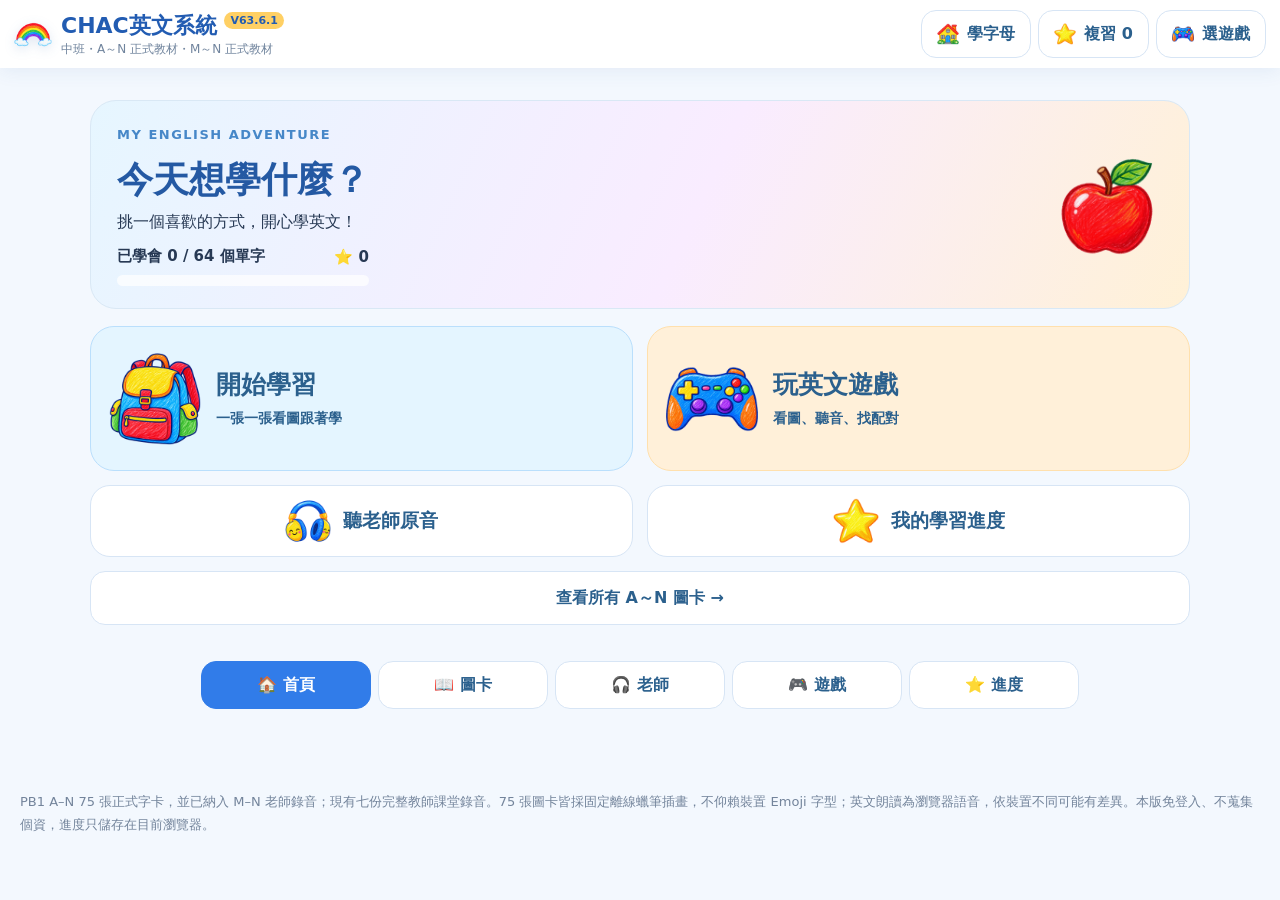
==== commit 0732e9c5: "Add files via upload" ====
--- a/index.html
+++ b/index.html
@@ -1,20 +1,20 @@
 <!DOCTYPE html>
-<html lang="zh-Hant"><head><meta charset="utf-8"/><meta content="width=device-width,initial-scale=1,viewport-fit=cover" name="viewport"/><meta content="#3e85f1" name="theme-color"/><meta name="apple-mobile-web-app-capable" content="yes"/><meta name="apple-mobile-web-app-status-bar-style" content="default"/><meta name="apple-mobile-web-app-title" content="CHAC英文系統"/><meta name="application-name" content="CHAC英文系統"/><link rel="manifest" href="manifest.webmanifest"/><link rel="apple-touch-icon" sizes="180x180" href="assets/pwa/icon-180.png"/><link rel="icon" type="image/png" sizes="32x32" href="assets/pwa/icon-32.png"/><meta content="中班 PB1 A–L 老師原始錄音、單字圖片、雙語例句、字母發音與聽力小遊戲" name="description"/><title>CHAC英文系統｜A～L 字卡・M～N 原音</title><link href="style.css?v=6352" rel="stylesheet"/></head><body data-v55-view="home">
-<header><div class="brand"><img class="brand-logo" src="assets/ui/rainbow.png" alt="蠟筆彩虹標誌"/><div><strong>CHAC英文系統 <sup>V63.5-RC2</sup></strong><small>中班・A～L 正式教材・M～N 老師原音</small></div></div><div class="topactions"><button id="homeBtn"><img class="btnicon" src="assets/ui/house.png" alt="" aria-hidden="true"/><span>學字母</span></button><button id="reviewBtn"><img class="btnicon" src="assets/ui/star.png" alt="" aria-hidden="true"/><span>複習 <span id="savedCount">0</span></span></button><button id="quizBtn"><img class="btnicon" src="assets/ui/gamepad.png" alt="" aria-hidden="true"/><span>選遊戲</span></button></div></header>
+<html lang="zh-Hant"><head><meta charset="utf-8"/><meta content="width=device-width,initial-scale=1,viewport-fit=cover" name="viewport"/><meta content="#3e85f1" name="theme-color"/><meta name="apple-mobile-web-app-capable" content="yes"/><meta name="apple-mobile-web-app-status-bar-style" content="default"/><meta name="apple-mobile-web-app-title" content="CHAC英文系統"/><meta name="application-name" content="CHAC英文系統"/><link rel="manifest" href="manifest.webmanifest"/><link rel="apple-touch-icon" sizes="180x180" href="assets/pwa/icon-180.png"/><link rel="icon" type="image/png" sizes="32x32" href="assets/pwa/icon-32.png"/><meta content="中班 PB1 A–N 老師原始錄音、單字圖片、雙語例句、字母發音與聽力小遊戲" name="description"/><title>CHAC英文系統｜A～N 字卡・M～N 原音</title><link href="style.css?v=6361" rel="stylesheet"/></head><body data-v55-view="home">
+<header><div class="brand"><img class="brand-logo" src="assets/ui/rainbow.png" alt="蠟筆彩虹標誌"/><div><strong>CHAC英文系統 <sup>V63.6.1</sup></strong><small>中班・A～N 正式教材・M～N 正式教材</small></div></div><div class="topactions"><button id="homeBtn"><img class="btnicon" src="assets/ui/house.png" alt="" aria-hidden="true"/><span>學字母</span></button><button id="reviewBtn"><img class="btnicon" src="assets/ui/star.png" alt="" aria-hidden="true"/><span>複習 <span id="savedCount">0</span></span></button><button id="quizBtn"><img class="btnicon" src="assets/ui/gamepad.png" alt="" aria-hidden="true"/><span>選遊戲</span></button></div></header>
 <main><section class="hero"><div><p class="eyebrow">PB1 · MY ENGLISH CLASS</p><h1>聽老師說，再跟著說！</h1><p>跟著學校課程學字母、看圖認單字、練短句；一天練習 5～10 分鐘就好。</p><div class="stats"><span id="statWords"></span><span id="statDone"></span><span id="statStars"></span></div></div><div class="heroemoji heroicons"><img class="ui-sticker butterfly" src="assets/ui/butterfly.png" alt="蝴蝶蠟筆貼紙"/><img class="ui-sticker elephant" src="assets/ui/elephant.png" alt="大象蠟筆貼紙"/><img class="ui-sticker apple" src="assets/ui/apple.png" alt="蘋果蠟筆貼紙"/></div></section>
 <section class="v55-dashboard" id="v55Dashboard" aria-label="開始英文學習">
- <div class="v55-welcome"><div><p class="eyebrow">MY ENGLISH ADVENTURE</p><h2>今天想學什麼？</h2><p>挑一個喜歡的方式，開心學英文！</p><div class="v55-meter"><span id="v55ProgressLabel">已學會 0 / 64 個單字</span><span>⭐ <b id="v55StarCount">0</b></span></div><div class="v55-meter-track"><div id="v55ProgressBar"></div></div></div><img src="assets/ui/apple.png" alt="蠟筆蘋果"/></div>
+ <div class="v55-welcome"><div><p class="eyebrow">MY ENGLISH ADVENTURE</p><h2>今天想學什麼？</h2><p>挑一個喜歡的方式，開心學英文！</p><div class="v55-meter"><span id="v55ProgressLabel">已學會 0 / 75 個單字</span><span>⭐ <b id="v55StarCount">0</b></span></div><div class="v55-meter-track"><div id="v55ProgressBar"></div></div></div><img src="assets/ui/apple.png" alt="蠟筆蘋果"/></div>
  <div class="v55-choices">
   <button type="button" class="v55-bigchoice v55-choice-learn" id="v55Start"><img src="assets/ui/backpack.png" alt=""/><span><strong>開始學習</strong><small>一張一張看圖跟著學</small></span></button>
   <button type="button" class="v55-bigchoice v55-choice-game" data-v55-target="games"><img src="assets/ui/gamepad.png" alt=""/><span><strong>玩英文遊戲</strong><small>看圖、聽音、找配對</small></span></button>
   <button type="button" class="v55-quick" data-v55-target="teacher"><img src="assets/ui/headphones.png" alt=""/>聽老師原音</button>
   <button type="button" class="v55-quick" data-v55-target="progress"><img src="assets/ui/star.png" alt=""/>我的學習進度</button>
  </div>
- <button type="button" class="v55-browse" data-v55-target="learn">查看所有 A～L 圖卡 →</button>
+ <button type="button" class="v55-browse" data-v55-target="learn">查看所有 A～N 圖卡 →</button>
  </section>
  <nav class="v55-tabs" aria-label="主要學習功能"><button data-v55-target="home" type="button">🏠 首頁</button><button data-v55-target="learn" type="button">📖 圖卡</button><button data-v55-target="teacher" type="button">🎧 老師</button><button data-v55-target="games" type="button">🎮 遊戲</button><button data-v55-target="progress" type="button">⭐ 進度</button></nav>
 <nav aria-label="選擇課程字母" class="letters" id="letters"></nav>
-<section aria-labelledby="teacherTitle" class="teacher"><div class="teacher-head"><div><p class="eyebrow">LISTEN TO TEACHER</p><h2 id="teacherTitle"><img class="heading-icon" src="assets/ui/headphones.png" alt="" aria-hidden="true"/><span>老師原音教材</span></h2><p id="recordLabel">選擇一段課堂錄音</p></div><div class="teacher-icon"><img class="teacher-sticker" src="assets/ui/microphone.png" alt="蠟筆麥克風裝飾圖"/></div></div><div class="tracks" id="tracks"></div><audio controls="" id="teacherAudio" preload="metadata"></audio><p class="hint">已收錄 A–L 正式教材及 M–N 完整原音。專注模式提供現有字卡的候選片段，切點尚未全部完成逐字確認。下方 🔊 為裝置英文語音，與老師原音不同。</p></section>
+<section aria-labelledby="teacherTitle" class="teacher"><div class="teacher-head"><div><p class="eyebrow">LISTEN TO TEACHER</p><h2 id="teacherTitle"><img class="heading-icon" src="assets/ui/headphones.png" alt="" aria-hidden="true"/><span>老師原音教材</span></h2><p id="recordLabel">選擇一段課堂錄音</p></div><div class="teacher-icon"><img class="teacher-sticker" src="assets/ui/microphone.png" alt="蠟筆麥克風裝飾圖"/></div></div><div class="tracks" id="tracks"></div><audio controls="" id="teacherAudio" preload="metadata"></audio><p class="hint">已收錄 A–N 正式教材及七份老師完整原音。專注模式提供現有字卡的候選片段，切點尚未全部完成逐字確認。下方 🔊 為裝置英文語音，與老師原音不同。</p></section>
 <section class="v6-focus-launch" id="v6FocusLaunch"><div><p class="eyebrow">FOCUS MODE · 專注學習</p><h2><img class="heading-icon" src="assets/ui/backpack.png" alt="" aria-hidden="true"/><span>一次一張圖，跟著老師學</span></h2><p>先看圖，再聽單字、聽短句、跟著說；不需要一直往下滑。</p></div><button class="primary icon-button" id="v6Open"><img class="btnicon" src="assets/ui/backpack.png" alt="" aria-hidden="true"/><span>開始專注學習</span></button></section>
 
 
@@ -22,12 +22,12 @@
 <section id="learnSection"><div class="sectionTitle"><div><p class="eyebrow">SEE · LISTEN · SAY</p><h2 id="sectionHeading">Aa · Apple</h2></div><div class="rightActions"><button class="icon-button" id="sayLetter"><img class="btnicon" src="assets/ui/speaker.png" alt="" aria-hidden="true"/><span>唸字母</span></button><button class="icon-button" id="phonicsBtn"><img class="btnicon" src="assets/ui/microphone.png" alt="" aria-hidden="true"/><span>看嘴型提示</span></button></div></div><div class="phonics" id="phonics"></div><div class="focus-panel"><div><strong><img class="inline-mini" src="assets/ui/microphone.png" alt="" aria-hidden="true"/> 我會跟著說</strong><p>先聽單字與短句，再跟著說；麥克風跟讀需要瀏覽器支援及授權。</p></div><button class="primary icon-button" id="startSpeak"><img class="btnicon" src="assets/ui/microphone.png" alt="" aria-hidden="true"/><span>開始跟讀</span></button></div><div class="toolbar"><span id="wordCountLabel"></span><div class="speeds"><label for="rateSelect">朗讀速度</label><select id="rateSelect"><option value="0.58">🐢 慢慢唸</option><option selected="" value="0.72">🙂 一般（適合幼兒）</option><option value="0.85">⚡ 稍快</option></select></div></div><div class="wordgrid" id="wordgrid"></div></section>
 <section class="practice" id="gamesSection"><div><h2><img class="heading-icon" src="assets/ui/puzzle.png" alt="" aria-hidden="true"/><span>今天玩哪一關？</span></h2><p>有看字選圖、聽力、圖字配對、記憶翻牌、字母拼拼樂五種玩法。做對就拿星星！</p></div><div class="chac-game-scope" id="chacGameScope" aria-label="選擇遊戲練習字母">
 <h3>① 今天想練哪些字母？</h3>
-<div class="chac-scope-presets" role="group" aria-label="練習範圍"><button type="button" data-chac-preset="single" class="active">目前字母</button><button type="button" data-chac-preset="multi">自己選字母</button><button type="button" data-chac-preset="all">全部 A～L</button><button type="button" data-chac-preset="random">隨機挑戰</button></div>
+<div class="chac-scope-presets" role="group" aria-label="練習範圍"><button type="button" data-chac-preset="single" class="active">目前字母</button><button type="button" data-chac-preset="multi">自己選字母</button><button type="button" data-chac-preset="all">全部 A～N</button><button type="button" data-chac-preset="random">隨機挑戰</button></div>
 <div class="chac-game-letters" id="chacGameLetters" role="group" aria-label="選擇練習的字母"></div>
 <p id="chacScopeStatus" class="chac-scope-status" aria-live="polite"></p>
 <h3>② 選擇遊戲</h3></div><div class="practice-buttons"><button class="primary icon-button" id="startPractice"><img class="btnicon" src="assets/ui/cards.png" alt="" aria-hidden="true"/><span>看字選圖</span></button><button class="primary secondary icon-button" id="startListening"><img class="btnicon" src="assets/ui/speaker.png" alt="" aria-hidden="true"/><span>聽音選圖</span></button><button class="primary icon-button" id="startMatch"><img class="btnicon" src="assets/ui/puzzle.png" alt="" aria-hidden="true"/><span>圖字配對</span></button><button class="primary secondary icon-button" id="startMemory"><img class="btnicon" src="assets/ui/cards.png" alt="" aria-hidden="true"/><span>記憶翻牌</span></button><button class="primary icon-button" id="startSpelling" type="button"><img class="btnicon" src="assets/ui/cards.png" alt="" aria-hidden="true"/><span>字母拼拼樂</span></button></div></section>
 <section class="roadmap" id="progressSection"><h2><img class="heading-icon" src="assets/ui/star.png" alt="" aria-hidden="true"/><span>小小學習進度</span></h2><div id="progressGrid"></div><button class="quiet" id="resetProgress">清除學習紀錄</button></section>
-<div class="overlay v6-overlay" hidden="" id="v6Overlay"><div aria-label="單字專注學習" aria-modal="true" class="v6-dialog" role="dialog"><div class="v6-head"><b id="v6Position">A · 1/6</b><button id="v6Close">✕ 離開</button></div><div class="v6-picture" id="v58PictureTap" role="button" tabindex="0" aria-label="點圖片聽英文單字"><img alt="單字圖片" id="v6Picture"/><span class="v58-picture-hint" aria-hidden="true">🔊 點圖片聽單字</span></div><h2 id="v6Word">Apple</h2><p class="v6-zh" id="v6Zh">蘋果</p><div class="v6-sentence"><strong id="v6Sentence"></strong><span id="v6Translation"></span></div><details class="v46-scene" id="v46Scene" hidden><summary>🖍️ 看老師例句／短語的情境圖</summary><div class="v46-scene-body"><img id="v46SceneImage" alt="老師英文短句情境插畫" loading="lazy"/><div><strong id="v46SceneTitle"></strong><p id="v46SceneTip"></p></div></div></details><div aria-live="polite" class="v6-feedback" id="v6Feedback" role="status"></div><div class="v6-controls" aria-label="專注學習操作"><button class="primary" id="v6SpeakWord"><img class="btnicon" src="assets/ui/speaker.png" alt="" aria-hidden="true"/><span class="button-label">🔊 聽單字</span></button><button id="v6SpeakSentence"><img class="btnicon" src="assets/ui/speaker.png" alt="" aria-hidden="true"/><span class="button-label">🗣️ 聽短句</span></button><button id="v6Teacher"><img class="btnicon" src="assets/ui/headphones.png" alt="" aria-hidden="true"/><span class="button-label">👩‍🏫 老師原音</span></button><button id="v6Mark"><img class="btnicon" src="assets/ui/star.png" alt="" aria-hidden="true"/><span class="button-label">⭐ 我學會了</span></button></div><div class="v57-audio-toolbar" aria-label="聲音重播及停止"><button type="button" id="v57Replay" aria-label="重播剛才的聲音">↻ 重播剛才的聲音</button><button type="button" id="v57Stop" aria-label="停止所有朗讀">■ 停止播放</button></div><div id="v57AudioState" class="v57-audio-state" role="status" aria-live="polite">選擇上方聲音後，可以再按重播。</div><details class="v6-clip-editor"><summary>🎚️ 校正老師原音邊界（候選片段）</summary><p>部分舊字母的前兩張卡共用錄音，依實際教材群組同步調整。K–L 的十個單字各自擁有獨立片段。目前有 54 份錄音片段；舊切點保持原狀，K–L 依課程內容與停頓對齊，精確邊界仍待人工試聽。可修改秒數後直接試聽開頭／結尾，人工確認後儲存；本機儲存的調整會改用原始錄音指定秒數播放。</p><div class="v6-clip-grid"><label>開始秒數<input id="v6ClipStart" type="number" min="0" step="0.1" inputmode="decimal"></label><label>結束秒數<input id="v6ClipEnd" type="number" min="0" step="0.1" inputmode="decimal"></label></div><div class="v6-clip-buttons"><button id="v52StartBoundary" type="button">聽開頭邊界</button><button id="v52EndBoundary" type="button">聽結尾邊界</button><button id="v6ClipPreview">▶ 預聽調整</button><button id="v6ClipSave">儲存時間</button><button id="v6ClipReset">恢復預設</button></div></details><div class="v6-navigation"><button id="v6Prev"><img class="btnicon" src="assets/ui/cards.png" alt="" aria-hidden="true"/><span class="button-label">← 上一個</span></button><button class="primary" id="v6Next"><img class="btnicon" src="assets/ui/cards.png" alt="" aria-hidden="true"/><span class="button-label">下一個 →</span></button></div></div></div>
+<div class="overlay v6-overlay" hidden="" id="v6Overlay"><div aria-label="單字專注學習" aria-modal="true" class="v6-dialog" role="dialog"><div class="v6-head"><b id="v6Position">A · 1/6</b><button id="v6Close">✕ 離開</button></div><div class="v6-picture" id="v58PictureTap" role="button" tabindex="0" aria-label="點圖片聽英文單字"><img alt="單字圖片" id="v6Picture"/><span class="v58-picture-hint" aria-hidden="true">🔊 點圖片聽單字</span></div><h2 id="v6Word">Apple</h2><p class="v6-zh" id="v6Zh">蘋果</p><div class="v6-sentence"><strong id="v6Sentence"></strong><span id="v6Translation"></span></div><details class="v46-scene" id="v46Scene" hidden><summary>🖍️ 看老師例句／短語的情境圖</summary><div class="v46-scene-body"><img id="v46SceneImage" alt="老師英文短句情境插畫" loading="lazy"/><div><strong id="v46SceneTitle"></strong><p id="v46SceneTip"></p></div></div></details><div aria-live="polite" class="v6-feedback" id="v6Feedback" role="status"></div><div class="v6-controls" aria-label="專注學習操作"><button class="primary" id="v6SpeakWord"><img class="btnicon" src="assets/ui/speaker.png" alt="" aria-hidden="true"/><span class="button-label">🔊 聽單字</span></button><button id="v6SpeakSentence"><img class="btnicon" src="assets/ui/speaker.png" alt="" aria-hidden="true"/><span class="button-label">🗣️ 聽短句</span></button><button id="v6Teacher"><img class="btnicon" src="assets/ui/headphones.png" alt="" aria-hidden="true"/><span class="button-label">👩‍🏫 老師原音</span></button><button id="v6Mark"><img class="btnicon" src="assets/ui/star.png" alt="" aria-hidden="true"/><span class="button-label">⭐ 我學會了</span></button></div><div class="v57-audio-toolbar" aria-label="聲音重播及停止"><button type="button" id="v57Replay" aria-label="重播剛才的聲音">↻ 重播剛才的聲音</button><button type="button" id="v57Stop" aria-label="停止所有朗讀">■ 停止播放</button></div><div id="v57AudioState" class="v57-audio-state" role="status" aria-live="polite">選擇上方聲音後，可以再按重播。</div><details class="v6-clip-editor"><summary>🎚️ 校正老師原音邊界（候選片段）</summary><p>部分舊字母的前兩張卡共用錄音，依實際教材群組同步調整。K–L 各有獨立片段；M 的 Mommy/Mop 共用一段，其餘 M–N 使用獨立片段。目前已建置 64 份錄音片段；舊切點保持原狀，K–L 依課程內容與停頓對齊，精確邊界仍待人工試聽。可修改秒數後直接試聽開頭／結尾，人工確認後儲存；本機儲存的調整會改用原始錄音指定秒數播放。</p><div class="v6-clip-grid"><label>開始秒數<input id="v6ClipStart" type="number" min="0" step="0.1" inputmode="decimal"></label><label>結束秒數<input id="v6ClipEnd" type="number" min="0" step="0.1" inputmode="decimal"></label></div><div class="v6-clip-buttons"><button id="v52StartBoundary" type="button">聽開頭邊界</button><button id="v52EndBoundary" type="button">聽結尾邊界</button><button id="v6ClipPreview">▶ 預聽調整</button><button id="v6ClipSave">儲存時間</button><button id="v6ClipReset">恢復預設</button></div></details><div class="v6-navigation"><button id="v6Prev"><img class="btnicon" src="assets/ui/cards.png" alt="" aria-hidden="true"/><span class="button-label">← 上一個</span></button><button class="primary" id="v6Next"><img class="btnicon" src="assets/ui/cards.png" alt="" aria-hidden="true"/><span class="button-label">下一個 →</span></button></div></div></div>
 <div class="overlay" hidden="" id="quizOverlay"><div aria-label="英文練習" aria-modal="true" class="quizpanel" role="dialog"><div class="quizhead"><b id="quizTitle"><img class="heading-icon" src="assets/ui/gamepad.png" alt="" aria-hidden="true"/><span>英文挑戰</span></b><button id="closeQuiz">✕ 關閉</button></div><div id="quizBody"></div></div></div>
-</main><footer>PB1 A–L 64 張正式字卡，另收錄 M–N 老師完整原音；現有七份完整教師課堂錄音。64 張圖卡皆採固定離線蠟筆插畫，不仰賴裝置 Emoji 字型；英文朗讀為瀏覽器語音，依裝置不同可能有差異。本版免登入、不蒐集個資，進度只儲存在目前瀏覽器。</footer><script src="data.js?v=6352"></script><script src="lesson.js?v=6352"></script><script src="assets/scenes/scenes.js?v=6352"></script><script src="addons/manifest.js?v=6352"></script><script src="app.js?v=6352"></script><script src="v3.js?v=6352"></script><script src="clipmap.js?v=6352"></script>
-<script src="teacher-segments.js?v=6352"></script><script src="v6.js?v=6352"></script><script src="v11.js?v=6352"></script><script src="v16.js?v=6352"></script><script src="v17.js?v=6352"></script><script src="v20.js?v=6352"></script><script src="v55-ui.js?v=6352"></script><script src="game-scope.js?v=6352"></script><script src="spell-game.js?v=6352"></script><script src="pwa-register.js?v=6352" defer></script></body></html>+</main><footer>PB1 A–N 75 張正式字卡，並已納入 M–N 老師錄音；現有七份完整教師課堂錄音。75 張圖卡皆採固定離線蠟筆插畫，不仰賴裝置 Emoji 字型；英文朗讀為瀏覽器語音，依裝置不同可能有差異。本版免登入、不蒐集個資，進度只儲存在目前瀏覽器。</footer><script src="data.js?v=6361"></script><script src="lesson.js?v=6361"></script><script src="assets/scenes/scenes.js?v=6361"></script><script src="addons/manifest.js?v=6361"></script><script src="app.js?v=6361"></script><script src="v3.js?v=6361"></script><script src="clipmap.js?v=6361"></script>
+<script src="teacher-segments.js?v=6361"></script><script src="v6.js?v=6361"></script><script src="v11.js?v=6361"></script><script src="v16.js?v=6361"></script><script src="v17.js?v=6361"></script><script src="v20.js?v=6361"></script><script src="v55-ui.js?v=6361"></script><script src="game-scope.js?v=6361"></script><script src="spell-game.js?v=6361"></script><script src="pwa-register.js?v=6361" defer></script></body></html>
--- a/style.css
+++ b/style.css
@@ -376,10 +376,5 @@
   .wordcard{scroll-margin-top:75px;}
 }
 
-/* V63.9: pending M/N lessons remain navigable without misleading vocabulary cards */
-.pending-letter-card{background:#fffdf7;border:1px solid #eadfcd;border-radius:18px;padding:clamp(16px,3vw,28px);max-width:760px;margin:14px auto 32px;display:grid;gap:12px;line-height:1.7;color:#314053}
-.pending-letter-card h3{margin:0;color:#253e61}
-.pending-letter-card p{margin:0}
-.pending-letter-card audio{display:block;width:100%;max-width:640px}
-.pending-letter-card a{font-weight:700;text-decoration:underline;color:#135c9a}
-.pending-letter-card small{display:block;color:#65758d}
+/* v63.6 official teaching mode: do not ask parents/students to review recordings manually. */
+.v6-clip-editor{display:none!important}
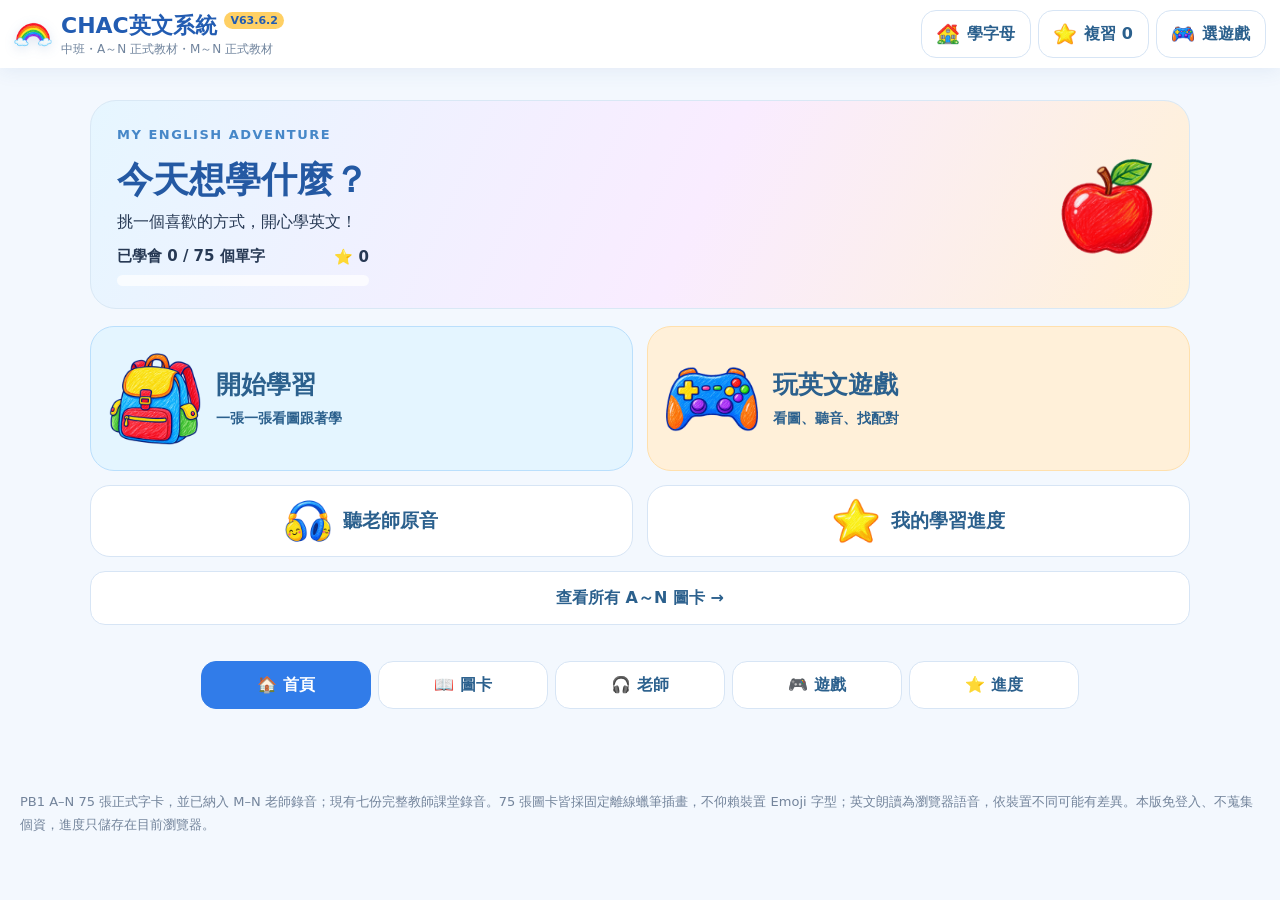
==== commit 84406852: "Add files via upload" ====
--- a/index.html
+++ b/index.html
@@ -1,6 +1,6 @@
 <!DOCTYPE html>
-<html lang="zh-Hant"><head><meta charset="utf-8"/><meta content="width=device-width,initial-scale=1,viewport-fit=cover" name="viewport"/><meta content="#3e85f1" name="theme-color"/><meta name="apple-mobile-web-app-capable" content="yes"/><meta name="apple-mobile-web-app-status-bar-style" content="default"/><meta name="apple-mobile-web-app-title" content="CHAC英文系統"/><meta name="application-name" content="CHAC英文系統"/><link rel="manifest" href="manifest.webmanifest"/><link rel="apple-touch-icon" sizes="180x180" href="assets/pwa/icon-180.png"/><link rel="icon" type="image/png" sizes="32x32" href="assets/pwa/icon-32.png"/><meta content="中班 PB1 A–N 老師原始錄音、單字圖片、雙語例句、字母發音與聽力小遊戲" name="description"/><title>CHAC英文系統｜A～N 字卡・M～N 原音</title><link href="style.css?v=6361" rel="stylesheet"/></head><body data-v55-view="home">
-<header><div class="brand"><img class="brand-logo" src="assets/ui/rainbow.png" alt="蠟筆彩虹標誌"/><div><strong>CHAC英文系統 <sup>V63.6.1</sup></strong><small>中班・A～N 正式教材・M～N 正式教材</small></div></div><div class="topactions"><button id="homeBtn"><img class="btnicon" src="assets/ui/house.png" alt="" aria-hidden="true"/><span>學字母</span></button><button id="reviewBtn"><img class="btnicon" src="assets/ui/star.png" alt="" aria-hidden="true"/><span>複習 <span id="savedCount">0</span></span></button><button id="quizBtn"><img class="btnicon" src="assets/ui/gamepad.png" alt="" aria-hidden="true"/><span>選遊戲</span></button></div></header>
+<html lang="zh-Hant"><head><meta charset="utf-8"/><meta content="width=device-width,initial-scale=1,viewport-fit=cover" name="viewport"/><meta content="#3e85f1" name="theme-color"/><meta name="apple-mobile-web-app-capable" content="yes"/><meta name="apple-mobile-web-app-status-bar-style" content="default"/><meta name="apple-mobile-web-app-title" content="CHAC英文系統"/><meta name="application-name" content="CHAC英文系統"/><link rel="manifest" href="manifest.webmanifest"/><link rel="apple-touch-icon" sizes="180x180" href="assets/pwa/icon-180.png"/><link rel="icon" type="image/png" sizes="32x32" href="assets/pwa/icon-32.png"/><meta content="中班 PB1 A–N 老師原始錄音、單字圖片、雙語例句、字母發音與聽力小遊戲" name="description"/><title>CHAC英文系統｜A～N 字卡・M～N 原音</title><link href="style.css?v=6362" rel="stylesheet"/></head><body data-v55-view="home">
+<header><div class="brand"><img class="brand-logo" src="assets/ui/rainbow.png" alt="蠟筆彩虹標誌"/><div><strong>CHAC英文系統 <sup>V63.6.2</sup></strong><small>中班・A～N 正式教材・M～N 正式教材</small></div></div><div class="topactions"><button id="homeBtn"><img class="btnicon" src="assets/ui/house.png" alt="" aria-hidden="true"/><span>學字母</span></button><button id="reviewBtn"><img class="btnicon" src="assets/ui/star.png" alt="" aria-hidden="true"/><span>複習 <span id="savedCount">0</span></span></button><button id="quizBtn"><img class="btnicon" src="assets/ui/gamepad.png" alt="" aria-hidden="true"/><span>選遊戲</span></button></div></header>
 <main><section class="hero"><div><p class="eyebrow">PB1 · MY ENGLISH CLASS</p><h1>聽老師說，再跟著說！</h1><p>跟著學校課程學字母、看圖認單字、練短句；一天練習 5～10 分鐘就好。</p><div class="stats"><span id="statWords"></span><span id="statDone"></span><span id="statStars"></span></div></div><div class="heroemoji heroicons"><img class="ui-sticker butterfly" src="assets/ui/butterfly.png" alt="蝴蝶蠟筆貼紙"/><img class="ui-sticker elephant" src="assets/ui/elephant.png" alt="大象蠟筆貼紙"/><img class="ui-sticker apple" src="assets/ui/apple.png" alt="蘋果蠟筆貼紙"/></div></section>
 <section class="v55-dashboard" id="v55Dashboard" aria-label="開始英文學習">
  <div class="v55-welcome"><div><p class="eyebrow">MY ENGLISH ADVENTURE</p><h2>今天想學什麼？</h2><p>挑一個喜歡的方式，開心學英文！</p><div class="v55-meter"><span id="v55ProgressLabel">已學會 0 / 75 個單字</span><span>⭐ <b id="v55StarCount">0</b></span></div><div class="v55-meter-track"><div id="v55ProgressBar"></div></div></div><img src="assets/ui/apple.png" alt="蠟筆蘋果"/></div>
@@ -29,5 +29,12 @@
 <section class="roadmap" id="progressSection"><h2><img class="heading-icon" src="assets/ui/star.png" alt="" aria-hidden="true"/><span>小小學習進度</span></h2><div id="progressGrid"></div><button class="quiet" id="resetProgress">清除學習紀錄</button></section>
 <div class="overlay v6-overlay" hidden="" id="v6Overlay"><div aria-label="單字專注學習" aria-modal="true" class="v6-dialog" role="dialog"><div class="v6-head"><b id="v6Position">A · 1/6</b><button id="v6Close">✕ 離開</button></div><div class="v6-picture" id="v58PictureTap" role="button" tabindex="0" aria-label="點圖片聽英文單字"><img alt="單字圖片" id="v6Picture"/><span class="v58-picture-hint" aria-hidden="true">🔊 點圖片聽單字</span></div><h2 id="v6Word">Apple</h2><p class="v6-zh" id="v6Zh">蘋果</p><div class="v6-sentence"><strong id="v6Sentence"></strong><span id="v6Translation"></span></div><details class="v46-scene" id="v46Scene" hidden><summary>🖍️ 看老師例句／短語的情境圖</summary><div class="v46-scene-body"><img id="v46SceneImage" alt="老師英文短句情境插畫" loading="lazy"/><div><strong id="v46SceneTitle"></strong><p id="v46SceneTip"></p></div></div></details><div aria-live="polite" class="v6-feedback" id="v6Feedback" role="status"></div><div class="v6-controls" aria-label="專注學習操作"><button class="primary" id="v6SpeakWord"><img class="btnicon" src="assets/ui/speaker.png" alt="" aria-hidden="true"/><span class="button-label">🔊 聽單字</span></button><button id="v6SpeakSentence"><img class="btnicon" src="assets/ui/speaker.png" alt="" aria-hidden="true"/><span class="button-label">🗣️ 聽短句</span></button><button id="v6Teacher"><img class="btnicon" src="assets/ui/headphones.png" alt="" aria-hidden="true"/><span class="button-label">👩‍🏫 老師原音</span></button><button id="v6Mark"><img class="btnicon" src="assets/ui/star.png" alt="" aria-hidden="true"/><span class="button-label">⭐ 我學會了</span></button></div><div class="v57-audio-toolbar" aria-label="聲音重播及停止"><button type="button" id="v57Replay" aria-label="重播剛才的聲音">↻ 重播剛才的聲音</button><button type="button" id="v57Stop" aria-label="停止所有朗讀">■ 停止播放</button></div><div id="v57AudioState" class="v57-audio-state" role="status" aria-live="polite">選擇上方聲音後，可以再按重播。</div><details class="v6-clip-editor"><summary>🎚️ 校正老師原音邊界（候選片段）</summary><p>部分舊字母的前兩張卡共用錄音，依實際教材群組同步調整。K–L 各有獨立片段；M 的 Mommy/Mop 共用一段，其餘 M–N 使用獨立片段。目前已建置 64 份錄音片段；舊切點保持原狀，K–L 依課程內容與停頓對齊，精確邊界仍待人工試聽。可修改秒數後直接試聽開頭／結尾，人工確認後儲存；本機儲存的調整會改用原始錄音指定秒數播放。</p><div class="v6-clip-grid"><label>開始秒數<input id="v6ClipStart" type="number" min="0" step="0.1" inputmode="decimal"></label><label>結束秒數<input id="v6ClipEnd" type="number" min="0" step="0.1" inputmode="decimal"></label></div><div class="v6-clip-buttons"><button id="v52StartBoundary" type="button">聽開頭邊界</button><button id="v52EndBoundary" type="button">聽結尾邊界</button><button id="v6ClipPreview">▶ 預聽調整</button><button id="v6ClipSave">儲存時間</button><button id="v6ClipReset">恢復預設</button></div></details><div class="v6-navigation"><button id="v6Prev"><img class="btnicon" src="assets/ui/cards.png" alt="" aria-hidden="true"/><span class="button-label">← 上一個</span></button><button class="primary" id="v6Next"><img class="btnicon" src="assets/ui/cards.png" alt="" aria-hidden="true"/><span class="button-label">下一個 →</span></button></div></div></div>
 <div class="overlay" hidden="" id="quizOverlay"><div aria-label="英文練習" aria-modal="true" class="quizpanel" role="dialog"><div class="quizhead"><b id="quizTitle"><img class="heading-icon" src="assets/ui/gamepad.png" alt="" aria-hidden="true"/><span>英文挑戰</span></b><button id="closeQuiz">✕ 關閉</button></div><div id="quizBody"></div></div></div>
-</main><footer>PB1 A–N 75 張正式字卡，並已納入 M–N 老師錄音；現有七份完整教師課堂錄音。75 張圖卡皆採固定離線蠟筆插畫，不仰賴裝置 Emoji 字型；英文朗讀為瀏覽器語音，依裝置不同可能有差異。本版免登入、不蒐集個資，進度只儲存在目前瀏覽器。</footer><script src="data.js?v=6361"></script><script src="lesson.js?v=6361"></script><script src="assets/scenes/scenes.js?v=6361"></script><script src="addons/manifest.js?v=6361"></script><script src="app.js?v=6361"></script><script src="v3.js?v=6361"></script><script src="clipmap.js?v=6361"></script>
-<script src="teacher-segments.js?v=6361"></script><script src="v6.js?v=6361"></script><script src="v11.js?v=6361"></script><script src="v16.js?v=6361"></script><script src="v17.js?v=6361"></script><script src="v20.js?v=6361"></script><script src="v55-ui.js?v=6361"></script><script src="game-scope.js?v=6361"></script><script src="spell-game.js?v=6361"></script><script src="pwa-register.js?v=6361" defer></script></body></html>+</main><footer>PB1 A–N 75 張正式字卡，並已納入 M–N 老師錄音；現有七份完整教師課堂錄音。75 張圖卡皆採固定離線蠟筆插畫，不仰賴裝置 Emoji 字型；英文朗讀為瀏覽器語音，依裝置不同可能有差異。本版免登入、不蒐集個資，進度只儲存在目前瀏覽器。</footer><script src="data.js?v=6362"></script><script>/* CHAC release data consistency guard */
+(function(){var n=window.PB_DATA&&Array.isArray(window.PB_DATA.words)?window.PB_DATA.words.length:0;
+if(n!==75){document.addEventListener('DOMContentLoaded',function(){
+var b=document.createElement('div');b.setAttribute('role','alert');b.style.cssText='background:#fff1d9;border:2px solid #d68a11;padding:13px 18px;margin:12px auto;max-width:1150px;border-radius:12px;font-weight:750;color:#693b10';
+b.textContent='教材更新尚未完整：目前載入 '+n+' / 75 個單字。請確認 GitHub 已上傳 data.js、lesson.js 與全部新教材，再重新整理網頁。';
+(document.querySelector('main')||document.body).prepend(b);
+});}}
+)();</script><script src="lesson.js?v=6362"></script><script src="assets/scenes/scenes.js?v=6362"></script><script src="addons/manifest.js?v=6362"></script><script src="app.js?v=6362"></script><script src="v3.js?v=6362"></script><script src="clipmap.js?v=6362"></script>
+<script src="teacher-segments.js?v=6362"></script><script src="v6.js?v=6362"></script><script src="v11.js?v=6362"></script><script src="v16.js?v=6362"></script><script src="v17.js?v=6362"></script><script src="v20.js?v=6362"></script><script src="v55-ui.js?v=6362"></script><script src="game-scope.js?v=6362"></script><script src="spell-game.js?v=6362"></script><script src="pwa-register.js?v=6362" defer></script></body></html>
--- a/style.css
+++ b/style.css
@@ -376,5 +376,5 @@
   .wordcard{scroll-margin-top:75px;}
 }
 
-/* v63.6 official teaching mode: do not ask parents/students to review recordings manually. */
+/* v63.6.2 official teaching mode: do not ask parents/students to review recordings manually. */
 .v6-clip-editor{display:none!important}
